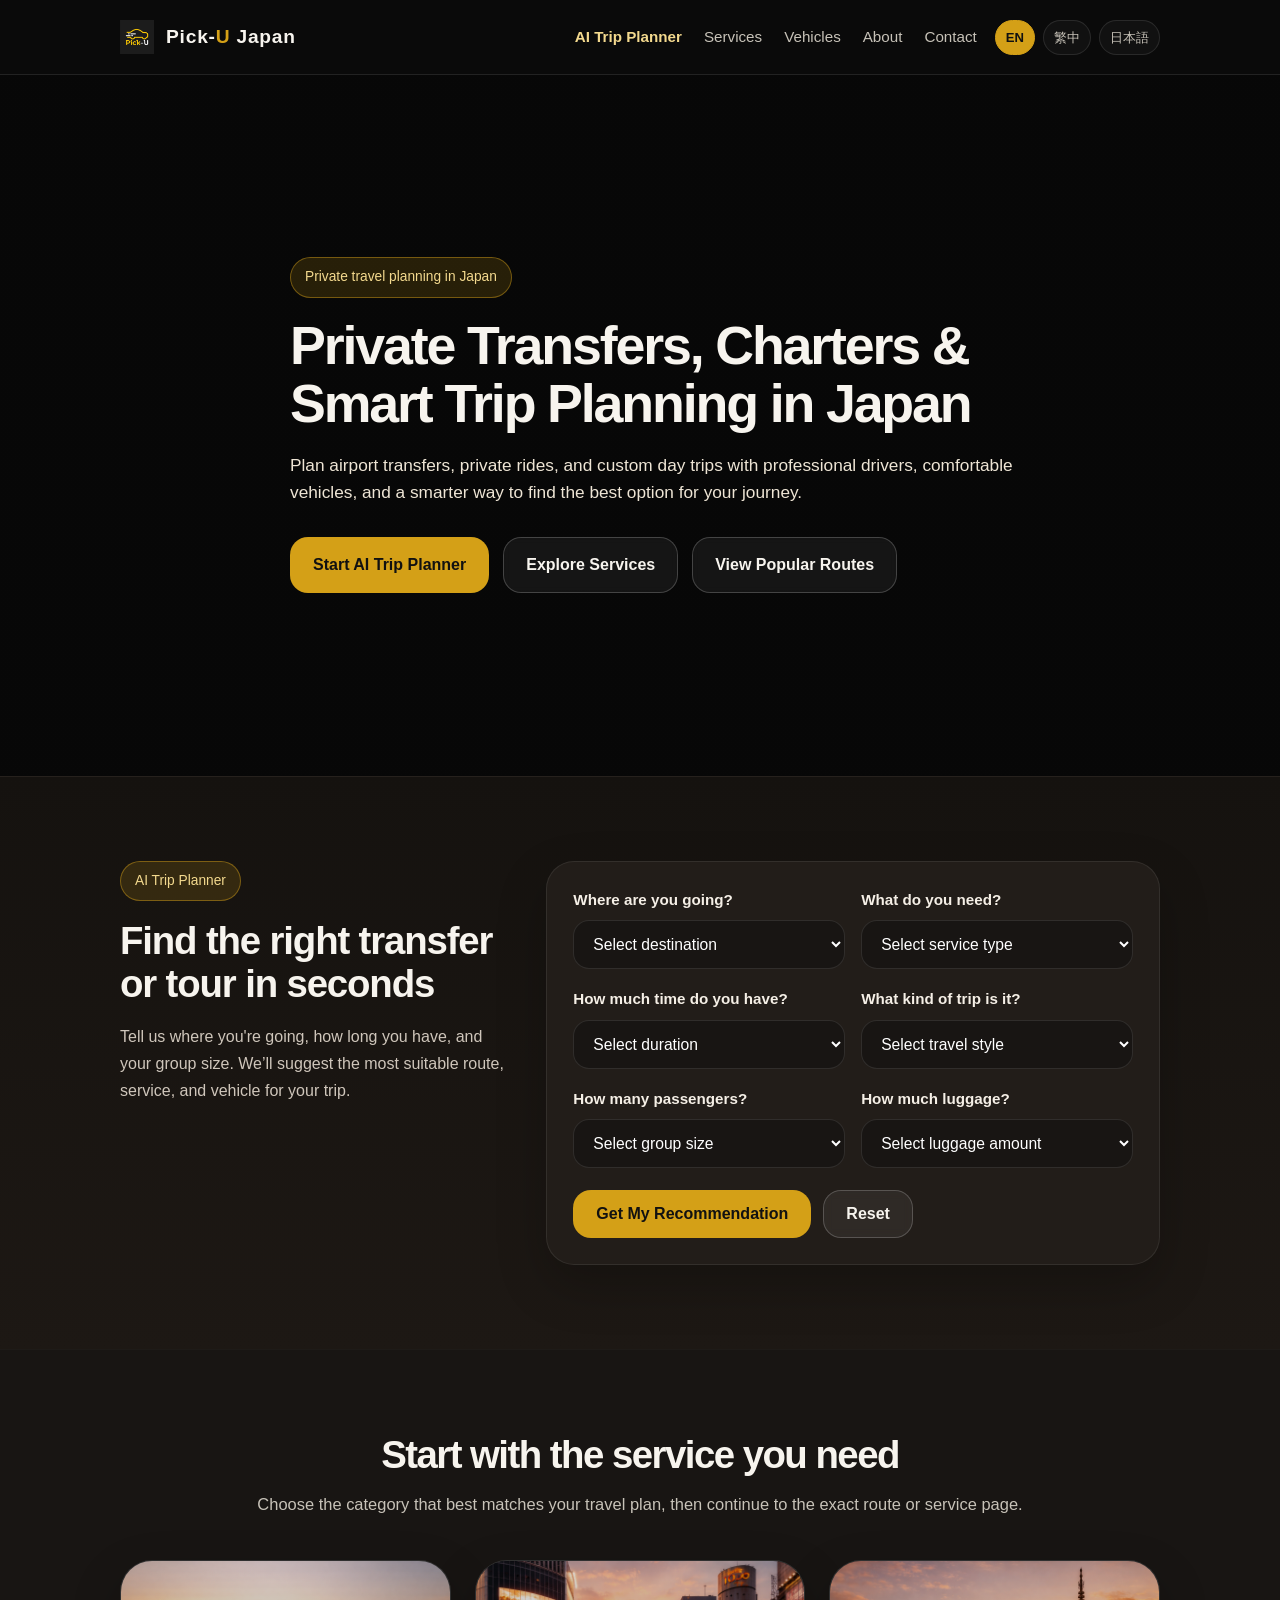
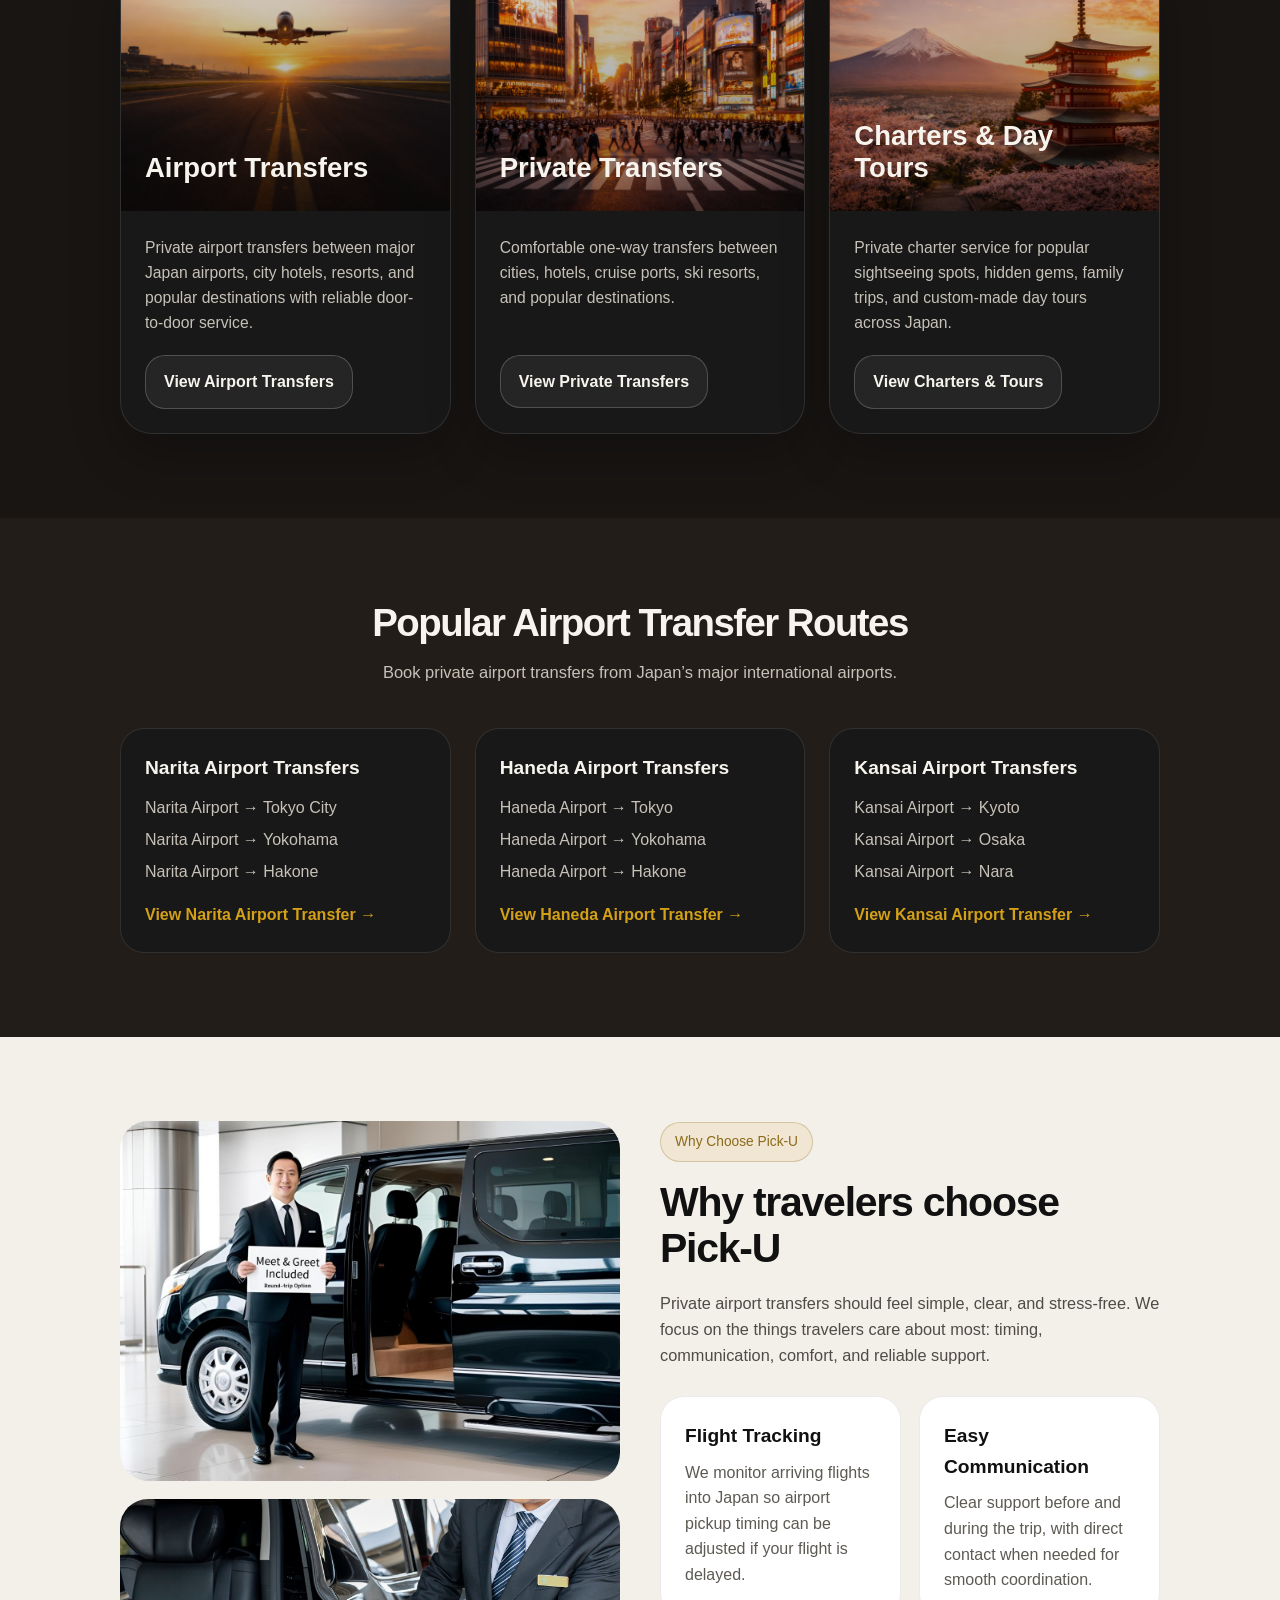
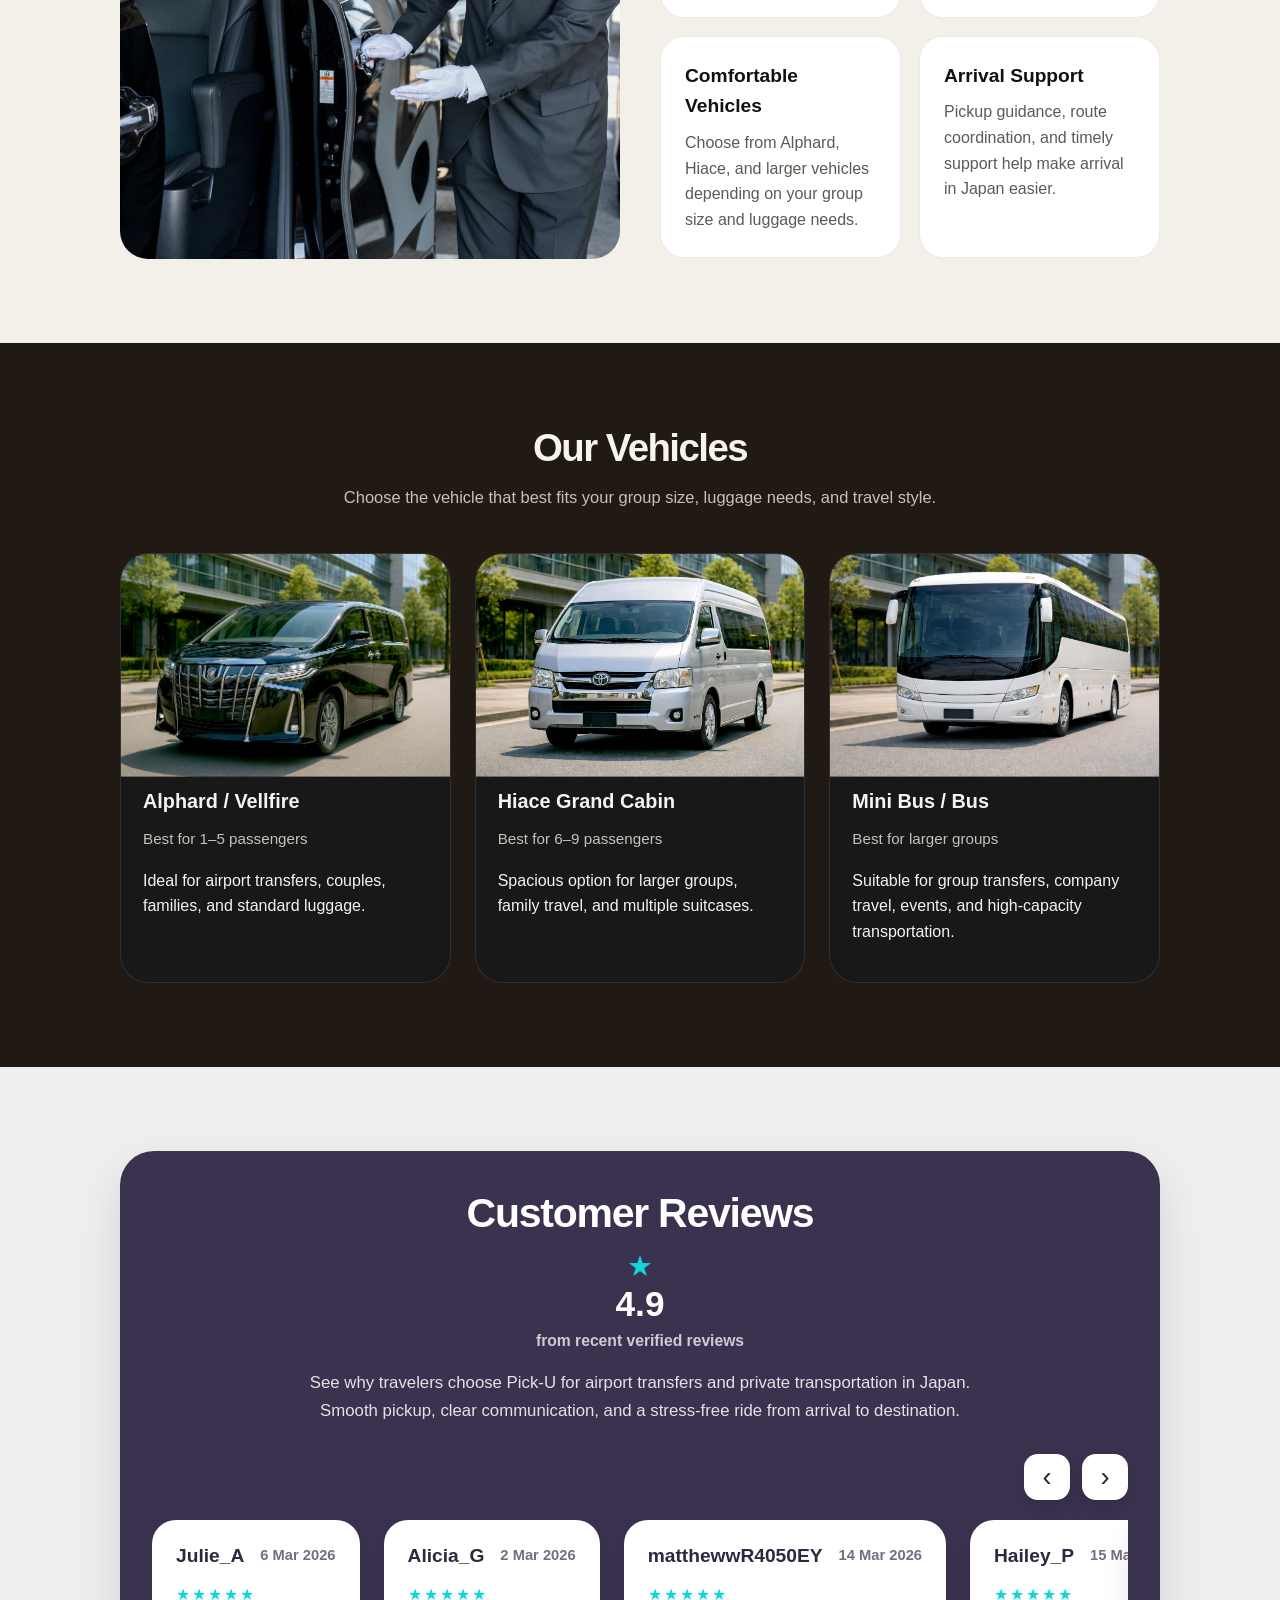
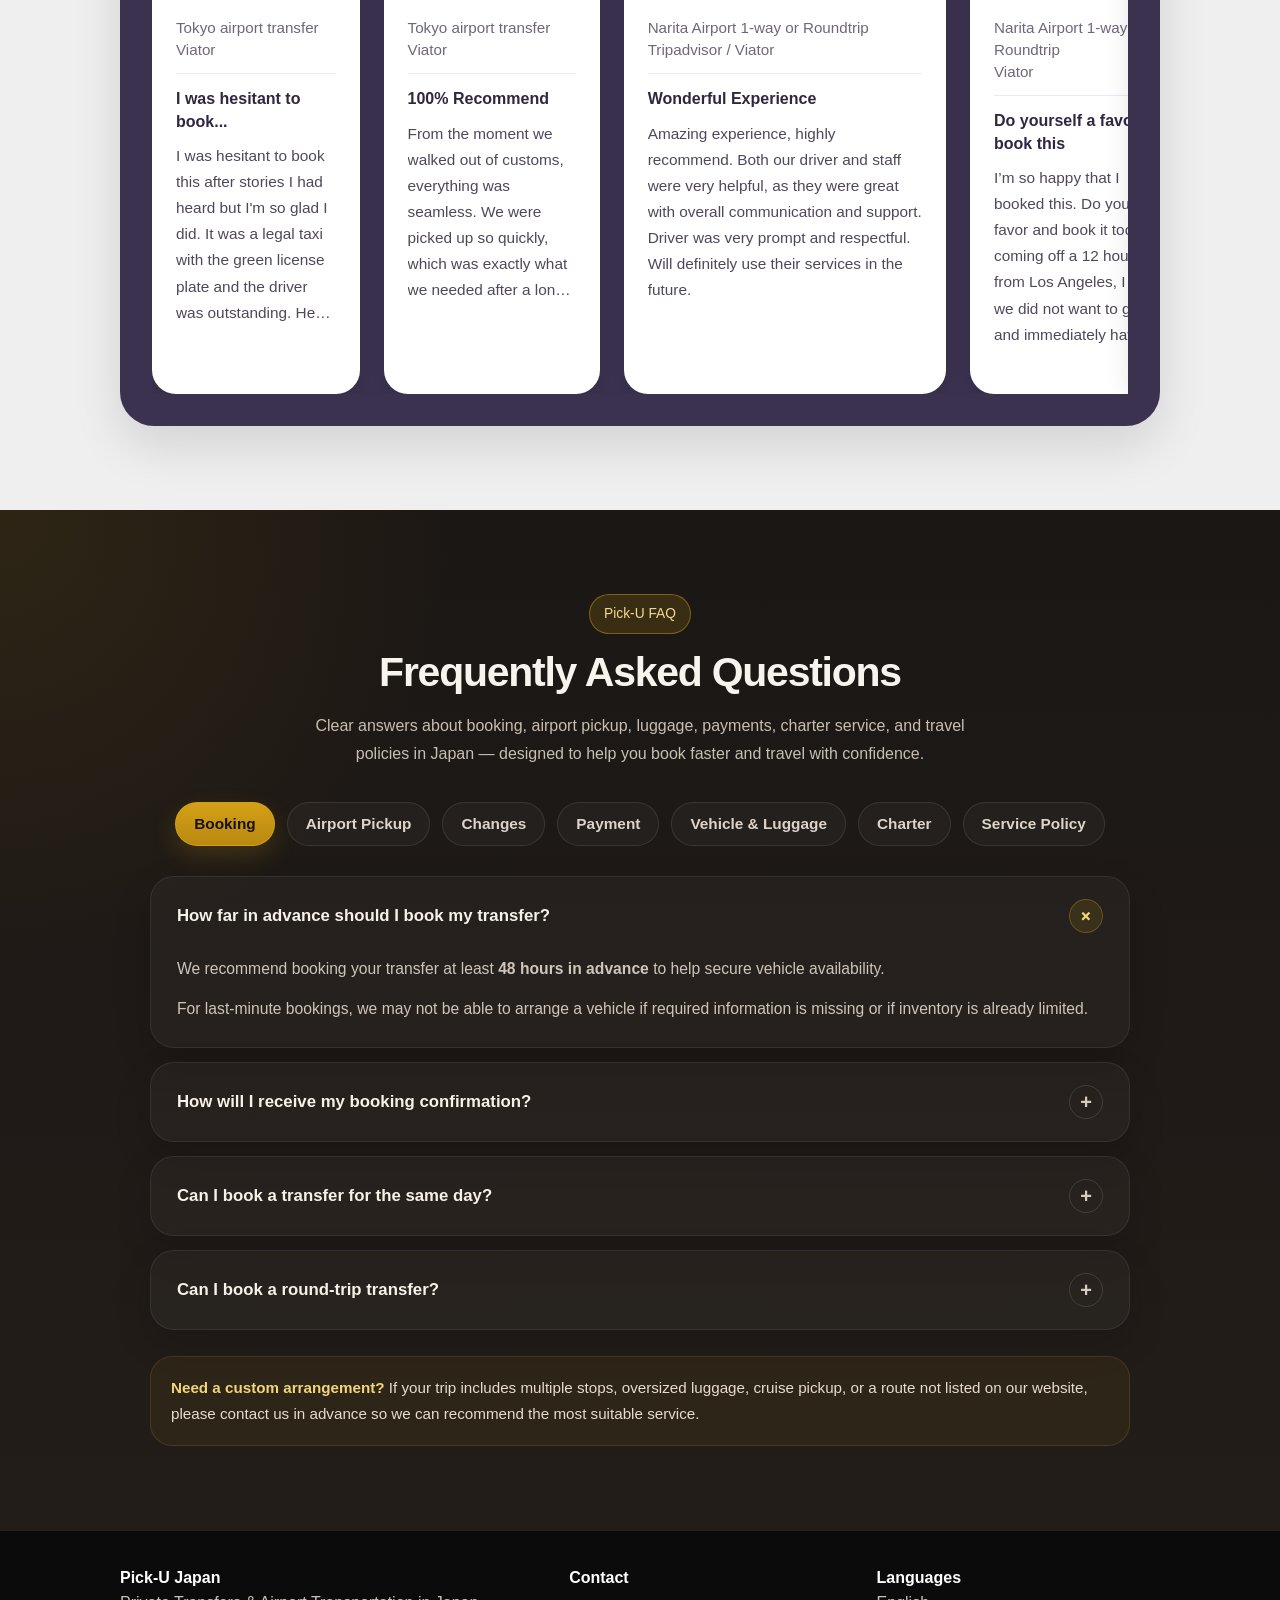
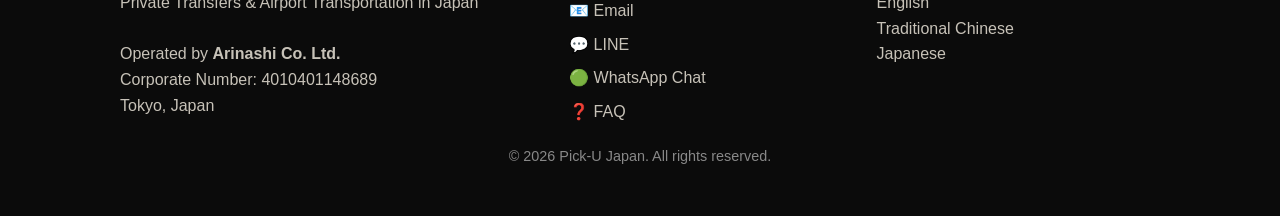
==== index.html @ f07cba33 "Update index.html" ====
<!DOCTYPE html>
<html lang="en">
<head>
  <meta charset="UTF-8" />
  <meta name="viewport" content="width=device-width, initial-scale=1.0" />
  <title>Pick-U Japan | Private Airport Transfers & Chauffeur Service</title>
  <meta name="description" content="Private airport transfers, city rides, and charters in Japan with professional drivers, flight tracking, comfortable vehicles, and easy online booking." />
  <meta name="robots" content="index, follow" />
  <link rel="canonical" href="https://picku-japan.github.io/picku-japan-website/" />

  <meta property="og:type" content="website" />
  <meta property="og:title" content="Pick-U Japan | Private Airport Transfers in Japan" />
  <meta property="og:description" content="Reliable private airport transfers, city rides, and charter services in Japan with professional drivers and comfortable vehicles." />
  <meta property="og:image" content="https://picku-japan.github.io/picku-japan-website/airport-transfers.png" />
  <meta property="og:url" content="https://picku-japan.github.io/picku-japan-website/" />

  <meta name="twitter:card" content="summary_large_image" />
  <meta name="twitter:title" content="Pick-U Japan | Private Transfers in Japan" />
  <meta name="twitter:description" content="Private airport transfers and chauffeur services across Japan." />
  <meta name="twitter:image" content="https://picku-japan.github.io/picku-japan-website/airport-transfers.png" />

  <link rel="icon" href="logo.png" type="image/png" />
  <link rel="stylesheet" href="global.css" />

  <style>
    .hero .container {
      width: min(1240px, calc(100% - 48px));
    }

    .hero {
      position: relative;
      min-height: 78vh;
      display: flex;
      align-items: center;
      background:
        linear-gradient(rgba(0,0,0,0.58), rgba(0,0,0,0.58)),
        url('https://images.unsplash.com/photo-1513407030348-c983a97b98d8?auto=format&fit=crop&w=1800&q=80') center/cover no-repeat;
    }

    .hero-content {
      max-width: 940px;
      padding: 88px 0 88px 120px;
    }

    .eyebrow {
      display: inline-block;
      padding: 8px 14px;
      border: 1px solid rgba(212,160,23,0.45);
      background: var(--gold-soft);
      color: #f3d98e;
      border-radius: 999px;
      font-size: 0.86rem;
      margin-bottom: 18px;
    }

    h1 {
      margin: 0;
      font-size: clamp(2.2rem, 4.2vw, 3.95rem);
      line-height: 1.08;
      letter-spacing: -0.04em;
      max-width: 940px;
    }

    .hero p {
      color: #eee5d5;
      font-size: 1.08rem;
      max-width: 760px;
      margin: 20px 0 0;
    }

    .hero-actions {
      display: flex;
      flex-wrap: wrap;
      gap: 14px;
      margin-top: 30px;
    }

    .panel-box {
      text-decoration: none;
      color: inherit;
      display: block;
    }

    .panel-box:hover {
      transform: translateY(-4px);
      box-shadow: 0 14px 30px rgba(0,0,0,0.16);
    }

    .route-card {
      text-decoration: none;
      color: inherit;
      display: block;
    }

    .route-card .panel-box {
      transition: transform 0.18s ease, box-shadow 0.18s ease;
    }

    .route-card:hover .panel-box {
      transform: translateY(-4px);
      box-shadow: 0 16px 36px rgba(0,0,0,0.25);
    }

    .route-list {
      list-style: none;
      padding: 0;
      margin: 12px 0 18px;
    }

    .route-list li {
      color: var(--muted);
      margin-bottom: 6px;
    }

    .route-link {
      font-weight: 700;
      margin-top: 8px;
      color: var(--gold);
    }

    .cards {
      display: grid;
      grid-template-columns: repeat(3, 1fr);
      gap: 24px;
    }

    .card {
      display: block;
      text-decoration: none;
      color: inherit;
      overflow: hidden;
      border-radius: 32px;
      background: var(--panel);
      border: 1px solid var(--border);
      box-shadow: 0 20px 50px rgba(0,0,0,0.24);
    }

    .card-image {
      position: relative;
      height: 250px;
      overflow: hidden;
    }

    .card-image img {
      width: 100%;
      height: 100%;
      object-fit: cover;
      transition: transform 0.4s ease;
    }

    .card:hover .card-image img {
      transform: scale(1.04);
    }

    .card-image::after {
      content: '';
      position: absolute;
      inset: 0;
      background: linear-gradient(to top, rgba(0,0,0,0.50), rgba(0,0,0,0.12));
    }

    .card-title-overlay {
      position: absolute;
      left: 24px;
      right: 24px;
      bottom: 26px;
      z-index: 1;
      font-size: 1.72rem;
      line-height: 1.18;
      font-weight: 700;
    }

    .card-body {
      padding: 24px;
    }

    .card-body p {
      margin: 0 0 20px;
      color: var(--muted);
      min-height: 100px;
      font-size: 0.98rem;
    }

    .card-body .btn-secondary {
      border-radius: 20px;
      padding: 13px 18px;
    }

    .vehicle-card {
      background: var(--panel);
      border: 1px solid var(--border);
      border-radius: 28px;
      overflow: hidden;
      transition: transform 0.18s ease, box-shadow 0.18s ease;
    }

    .vehicle-card:hover {
      transform: translateY(-4px);
      box-shadow: 0 16px 36px rgba(0,0,0,0.25);
    }

    .vehicle-card img {
      width: 100%;
      height: 210px;
      object-fit: cover;
      transform: scale(1.12);
      transform-origin: center;
      transition: transform 0.25s ease;
    }

    .vehicle-card:hover img {
      transform: scale(1.16);
    }

    .vehicle-body {
      padding: 22px;
    }

    .vehicle-body h3 {
      margin: 0 0 10px;
      font-size: 1.24rem;
    }

    .vehicle-meta {
      color: var(--muted);
      font-size: 0.95rem;
      margin-bottom: 12px;
    }

    /* Reviews Section - Kiwi Taxi Inspired */
    .reviews-section {
      background: #efefef;
      color: #111;
    }

    .reviews-shell {
      background: #3b3250;
      color: #fff;
      border-radius: 34px;
      padding: 40px 32px 32px;
      box-shadow: 0 20px 50px rgba(0,0,0,0.12);
    }

    .reviews-summary {
      text-align: center;
      max-width: 760px;
      margin: 0 auto 28px;
    }

    .reviews-summary h2 {
      margin: 0;
      font-size: clamp(2rem, 3.2vw, 3.25rem);
      line-height: 1.08;
      color: #fff;
      letter-spacing: -0.03em;
    }

    .reviews-score-wrap {
      margin-top: 16px;
      display: grid;
      gap: 6px;
      justify-items: center;
    }

    .reviews-score-icon {
      font-size: 1.8rem;
      line-height: 1;
      color: #13d4d8;
    }

    .reviews-score {
      font-size: 2.2rem;
      font-weight: 800;
      line-height: 1;
      color: #fff;
    }

    .reviews-count {
      color: rgba(255,255,255,0.75);
      font-size: 0.98rem;
      font-weight: 700;
    }

    .reviews-summary p {
      margin: 16px auto 0;
      color: rgba(255,255,255,0.86);
      max-width: 720px;
      font-size: 1.05rem;
      line-height: 1.7;
    }

    .reviews-toolbar {
      display: flex;
      justify-content: flex-end;
      gap: 12px;
      margin-bottom: 20px;
    }

    .reviews-nav-btn {
      width: 46px;
      height: 46px;
      border-radius: 14px;
      border: 0;
      background: #fff;
      color: #2b243a;
      font-size: 1.7rem;
      line-height: 1;
      cursor: pointer;
      display: inline-flex;
      align-items: center;
      justify-content: center;
      transition: transform 0.18s ease, box-shadow 0.18s ease, background 0.18s ease;
      box-shadow: 0 8px 20px rgba(0,0,0,0.14);
    }

    .reviews-nav-btn:hover {
      transform: translateY(-2px);
      background: #f7f7f7;
    }

    .reviews-nav-btn:active {
      transform: translateY(0);
    }

    .reviews-viewport {
      overflow: hidden;
      width: 100%;
    }

    #reviews-track {
      display: flex;
      transition: transform .45s ease;
      will-change: transform;
    }

    .reviews-page {
      min-width: 100%;
      display: grid;
      gap: 24px;
      grid-template-columns: repeat(4, 1fr);
      align-items: stretch;
    }

    .review-card {
      background: #fff;
      border-radius: 24px;
      padding: 24px;
      color: #2a2433;
      box-shadow: 0 10px 24px rgba(0,0,0,0.10);
      display: flex;
      flex-direction: column;
      min-height: 100%;
    }

    .review-card-top {
      display: flex;
      align-items: flex-start;
      justify-content: space-between;
      gap: 16px;
      margin-bottom: 14px;
    }

    .review-name {
      margin: 0;
      font-size: 1.2rem;
      line-height: 1.2;
      font-weight: 800;
      color: #2f2740;
    }

    .review-date {
      white-space: nowrap;
      color: #766e82;
      font-size: 0.92rem;
      font-weight: 600;
    }

    .review-stars {
      color: #13d4d8;
      font-size: 1rem;
      letter-spacing: 2px;
      margin-bottom: 10px;
    }

    .review-source {
      color: #6f667b;
      font-size: 0.95rem;
      line-height: 1.45;
      margin-bottom: 12px;
      min-height: 44px;
    }

    .review-divider {
      height: 1px;
      background: #ece8f1;
      margin: 0 0 14px;
    }

    .review-title {
      margin: 0 0 10px;
      font-size: 1rem;
      font-weight: 800;
      color: #2f2740;
      line-height: 1.4;
    }

    .review-text {
      margin: 0;
      color: #4f475b;
      line-height: 1.7;
      font-size: 0.96rem;
      display: -webkit-box;
      -webkit-line-clamp: 7;
      -webkit-box-orient: vertical;
      overflow: hidden;
    }

    .why-choose-top-img {
      width: 100%;
      height: 360px;
      object-fit: cover;
      object-position: center top;
      border-radius: 28px;
    }

    .why-choose-bottom-img {
      width: 100%;
      height: 360px;
      object-fit: cover;
      object-position: center bottom;
      border-radius: 28px;
    }

    .ai-planner-section {
      background: linear-gradient(180deg, #15120f 0%, #1d1814 100%);
      border-top: 1px solid rgba(255,255,255,0.04);
      border-bottom: 1px solid rgba(255,255,255,0.04);
    }

    .ai-planner-wrap {
      display: grid;
      grid-template-columns: 0.78fr 1.22fr;
      gap: 34px;
      align-items: start;
    }

    .ai-planner-intro h2 {
      margin: 0;
      font-size: clamp(2rem, 3vw, 3rem);
      line-height: 1.12;
      letter-spacing: -0.03em;
    }

    .ai-planner-intro p {
      margin-top: 18px;
      color: #cfc6bb;
      font-size: 1rem;
      max-width: 420px;
      line-height: 1.7;
    }

    .ai-planner-card {
      background: #221d19;
      border: 1px solid rgba(255,255,255,0.08);
      border-radius: 28px;
      padding: 26px;
      box-shadow: 0 20px 50px rgba(0,0,0,0.22);
    }

    .ai-planner-form {
      display: grid;
      gap: 18px;
    }

    .ai-field label {
      display: block;
      margin-bottom: 8px;
      font-weight: 700;
      font-size: 0.95rem;
      color: #f5efe6;
    }

    .ai-field select,
    .ai-field input {
      width: 100%;
      border: 1px solid rgba(255,255,255,0.10);
      background: #181513;
      color: #fff;
      border-radius: 16px;
      padding: 14px 15px;
      font-size: 0.98rem;
      outline: none;
      transition: border-color 0.2s ease, box-shadow 0.2s ease;
    }

    .ai-field select:focus,
    .ai-field input:focus {
      border-color: rgba(212,160,23,0.65);
      box-shadow: 0 0 0 3px rgba(212,160,23,0.12);
    }

    .ai-grid-2 {
      display: grid;
      grid-template-columns: 1fr 1fr;
      gap: 16px;
    }

    .ai-planner-actions {
      display: flex;
      flex-wrap: wrap;
      gap: 12px;
      margin-top: 4px;
    }

    .ai-result {
      margin-top: 22px;
      display: none;
    }

    .ai-result.show {
      display: block;
    }

    .ai-result-card {
      background: linear-gradient(180deg, rgba(212,160,23,0.10) 0%, rgba(255,255,255,0.03) 100%);
      border: 1px solid rgba(212,160,23,0.20);
      border-radius: 22px;
      padding: 22px;
    }

    .ai-result-label {
      display: inline-block;
      font-size: 0.8rem;
      border-radius: 999px;
      padding: 7px 12px;
      background: rgba(212,160,23,0.12);
      border: 1px solid rgba(212,160,23,0.18);
      color: #f3d98e;
      margin-bottom: 14px;
    }

    .ai-result-card h3 {
      margin: 0;
      font-size: 1.4rem;
      line-height: 1.25;
    }

    .ai-result-card p {
      margin: 14px 0 0;
      color: #ddd3c8;
      line-height: 1.65;
    }

    .ai-result-list {
      list-style: none;
      padding: 0;
      margin: 16px 0 0;
      display: grid;
      gap: 8px;
    }

    .ai-result-list li {
      color: #f0e7db;
      padding-left: 18px;
      position: relative;
      line-height: 1.55;
    }

    .ai-result-list li::before {
      content: "•";
      position: absolute;
      left: 0;
      top: 0;
      color: var(--gold);
      font-weight: 700;
    }

    .ai-result-links {
      display: flex;
      flex-wrap: wrap;
      gap: 12px;
      margin-top: 20px;
    }

    .ai-mini-note {
      margin-top: 14px;
      color: #b8afa5;
      font-size: 0.9rem;
      line-height: 1.55;
    }

    .faq-section-upgraded {
      background:
        radial-gradient(circle at top left, rgba(212,160,23,0.10), transparent 28%),
        linear-gradient(180deg, #1b1714 0%, #221d19 100%);
      position: relative;
      overflow: hidden;
    }

    .faq-section-upgraded::before {
      content: "";
      position: absolute;
      inset: 0;
      background:
        linear-gradient(90deg, rgba(255,255,255,0.02) 1px, transparent 1px),
        linear-gradient(rgba(255,255,255,0.02) 1px, transparent 1px);
      background-size: 26px 26px;
      opacity: 0.08;
      pointer-events: none;
    }

    .faq-wrap {
      position: relative;
      z-index: 1;
    }

    .faq-top {
      max-width: 820px;
      margin: 0 auto 34px;
      text-align: center;
    }

    .faq-top .eyebrow {
      margin-bottom: 16px;
    }

    .faq-top h2 {
      margin: 0;
      font-size: clamp(2rem, 3.2vw, 3.2rem);
      line-height: 1.12;
      letter-spacing: -0.03em;
    }

    .faq-top p {
      margin: 16px auto 0;
      color: #c8beb2;
      max-width: 700px;
      font-size: 1rem;
      line-height: 1.75;
    }

    .faq-tabs {
      display: flex;
      flex-wrap: wrap;
      justify-content: center;
      gap: 12px;
      margin: 0 auto 30px;
      max-width: 1080px;
    }

    .faq-tab {
      appearance: none;
      border: 1px solid rgba(255,255,255,0.10);
      background: rgba(255,255,255,0.03);
      color: #ddd4ca;
      border-radius: 999px;
      padding: 12px 18px;
      font-size: 0.96rem;
      font-weight: 700;
      cursor: pointer;
      transition: all 0.22s ease;
    }

    .faq-tab:hover {
      transform: translateY(-1px);
      border-color: rgba(212,160,23,0.35);
      color: #fff;
      background: rgba(212,160,23,0.08);
    }

    .faq-tab.active {
      background: linear-gradient(180deg, #d4a017 0%, #b98910 100%);
      color: #16120f;
      border-color: rgba(212,160,23,0.95);
      box-shadow: 0 10px 24px rgba(212,160,23,0.18);
    }

    .faq-panels {
      max-width: 980px;
      margin: 0 auto;
    }

    .faq-panel {
      display: none;
    }

    .faq-panel.active {
      display: block;
      animation: faqFade 0.25s ease;
    }

    @keyframes faqFade {
      from {
        opacity: 0;
        transform: translateY(6px);
      }
      to {
        opacity: 1;
        transform: translateY(0);
      }
    }

    .faq-accordion {
      display: grid;
      gap: 14px;
    }

    .faq-card {
      border: 1px solid rgba(255,255,255,0.08);
      border-radius: 24px;
      background: rgba(255,255,255,0.03);
      box-shadow: 0 14px 36px rgba(0,0,0,0.16);
      overflow: hidden;
      transition: border-color 0.2s ease, transform 0.2s ease, box-shadow 0.2s ease;
    }

    .faq-card:hover {
      border-color: rgba(212,160,23,0.24);
      transform: translateY(-2px);
      box-shadow: 0 18px 40px rgba(0,0,0,0.22);
    }

    .faq-question {
      width: 100%;
      background: transparent;
      border: 0;
      color: #f7f1e7;
      padding: 22px 26px;
      text-align: left;
      font-size: 1.05rem;
      font-weight: 700;
      line-height: 1.45;
      display: flex;
      align-items: center;
      justify-content: space-between;
      gap: 18px;
      cursor: pointer;
    }

    .faq-question-text {
      flex: 1;
    }

    .faq-icon {
      width: 34px;
      height: 34px;
      flex: 0 0 34px;
      border-radius: 50%;
      border: 1px solid rgba(255,255,255,0.12);
      display: inline-flex;
      align-items: center;
      justify-content: center;
      color: #d7cdbf;
      font-size: 1.25rem;
      line-height: 1;
      transition: transform 0.24s ease, background 0.24s ease, color 0.24s ease, border-color 0.24s ease;
    }

    .faq-card.open .faq-icon {
      transform: rotate(45deg);
      background: rgba(212,160,23,0.12);
      color: #f2d67a;
      border-color: rgba(212,160,23,0.32);
    }

    .faq-answer {
      max-height: 0;
      overflow: hidden;
      transition: max-height 0.28s ease;
    }

    .faq-answer-inner {
      padding: 0 26px 24px;
      color: #cfc5ba;
      line-height: 1.8;
      font-size: 0.98rem;
    }

    .faq-answer-inner p {
      margin: 0 0 12px;
    }

    .faq-answer-inner p:last-child {
      margin-bottom: 0;
    }

    .faq-answer-inner ul {
      margin: 10px 0 0;
      padding-left: 20px;
    }

    .faq-answer-inner li {
      margin-bottom: 8px;
      color: #d9d0c4;
    }

    .faq-note-box {
      max-width: 980px;
      margin: 26px auto 0;
      border: 1px solid rgba(212,160,23,0.16);
      background: rgba(212,160,23,0.07);
      color: #e7dccd;
      border-radius: 22px;
      padding: 18px 20px;
      line-height: 1.7;
      font-size: 0.95rem;
    }

    .faq-note-box strong {
      color: #f2d67a;
    }

    @media (max-width: 1100px) {
      .reviews-page {
        grid-template-columns: repeat(2, 1fr);
      }
    }

    @media (max-width: 980px) {
      .cards {
        grid-template-columns: 1fr;
      }

      .hero {
        min-height: auto;
      }

      .card-image {
        height: 330px;
      }

      .hero-content {
        max-width: 100%;
        padding: 72px 0;
      }

      .why-choose-top-img,
      .why-choose-bottom-img {
        height: 280px;
      }

      .ai-planner-wrap {
        grid-template-columns: 1fr;
      }

      .ai-grid-2 {
        grid-template-columns: 1fr;
      }

      .reviews-shell {
        padding: 34px 22px 24px;
      }
    }

    @media (max-width: 820px) {
      .faq-tabs {
        justify-content: flex-start;
      }

      .faq-question {
        padding: 20px 18px;
        font-size: 1rem;
      }

      .faq-answer-inner {
        padding: 0 18px 20px;
      }
    }

    @media (max-width: 700px) {
      .reviews-page {
        grid-template-columns: 1fr;
      }

      .reviews-toolbar {
        margin-bottom: 16px;
      }

      .reviews-nav-btn {
        width: 44px;
        height: 44px;
      }

      .review-source {
        min-height: auto;
      }
    }
  </style>
</head>
<body>
  <div id="site-header"></div>

  <section class="hero" id="home">
    <div class="container hero-content">
      <div class="eyebrow">Private travel planning in Japan</div>
      <h1>Private Transfers, Charters & Smart Trip Planning in Japan</h1>
      <p>
        Plan airport transfers, private rides, and custom day trips with professional drivers,
        comfortable vehicles, and a smarter way to find the best option for your journey.
      </p>
      <div class="hero-actions">
        <a class="btn btn-primary" href="#ai-planner">Start AI Trip Planner</a>
        <a class="btn btn-secondary" href="#services">Explore Services</a>
        <a class="btn btn-secondary" href="#popular">View Popular Routes</a>
      </div>
    </div>
  </section>

  <section class="section ai-planner-section" id="ai-planner">
    <div class="container">
      <div class="ai-planner-wrap">
        <div class="ai-planner-intro">
          <div class="eyebrow">AI Trip Planner</div>
          <h2>Find the right transfer or tour in seconds</h2>
          <p>
            Tell us where you're going, how long you have, and your group size.
            We’ll suggest the most suitable route, service, and vehicle for your trip.
          </p>
        </div>

        <div class="ai-planner-card">
          <form class="ai-planner-form" id="aiPlannerForm">
            <div class="ai-grid-2">
              <div class="ai-field">
                <label for="aiDestination">Where are you going?</label>
                <select id="aiDestination" name="destination">
                  <option value="">Select destination</option>
                  <option value="tokyo">Tokyo</option>
                  <option value="mtfuji">Mt Fuji</option>
                  <option value="hakone">Hakone</option>
                  <option value="yokohama">Yokohama / Cruise Port</option>
                  <option value="osaka">Osaka / Kyoto / Kansai</option>
                  <option value="custom">Other / Custom</option>
                </select>
              </div>

              <div class="ai-field">
                <label for="aiService">What do you need?</label>
                <select id="aiService" name="service">
                  <option value="">Select service type</option>
                  <option value="airport">Airport Transfer</option>
                  <option value="private">Private Transfer</option>
                  <option value="charter">Charter / Day Tour</option>
                  <option value="cruise">Cruise Port Transfer / Tour</option>
                </select>
              </div>
            </div>

            <div class="ai-grid-2">
              <div class="ai-field">
                <label for="aiDuration">How much time do you have?</label>
                <select id="aiDuration" name="duration">
                  <option value="">Select duration</option>
                  <option value="oneway">One-way transfer</option>
                  <option value="5h">5 hours</option>
                  <option value="8h">8 hours</option>
                  <option value="10h">10 hours</option>
                  <option value="fullday">Full day</option>
                </select>
              </div>

              <div class="ai-field">
                <label for="aiStyle">What kind of trip is it?</label>
                <select id="aiStyle" name="style">
                  <option value="">Select travel style</option>
                  <option value="sightseeing">Must-see sightseeing</option>
                  <option value="family">Family friendly</option>
                  <option value="shopping">Shopping</option>
                  <option value="food">Food & local culture</option>
                  <option value="flexible">Flexible itinerary</option>
                </select>
              </div>
            </div>

            <div class="ai-grid-2">
              <div class="ai-field">
                <label for="aiGroup">How many passengers?</label>
                <select id="aiGroup" name="group">
                  <option value="">Select group size</option>
                  <option value="1-2">1–3 passengers</option>
                  <option value="3-5">4–5 passengers</option>
                  <option value="6-9">6–9 passengers</option>
                  <option value="10+">10+ passengers</option>
                </select>
              </div>

              <div class="ai-field">
                <label for="aiLuggage">How much luggage?</label>
                <select id="aiLuggage" name="luggage">
                  <option value="">Select luggage amount</option>
                  <option value="light">Light luggage</option>
                  <option value="standard">Standard luggage</option>
                  <option value="many">Multiple large suitcases</option>
                </select>
              </div>
            </div>

            <div class="ai-planner-actions">
              <button type="button" class="btn btn-primary" id="aiPlannerBtn">Get My Recommendation</button>
              <button type="reset" class="btn btn-secondary" id="aiPlannerReset">Reset</button>
            </div>
          </form>

          <div class="ai-result" id="aiResult">
            <div class="ai-result-card">
              <div class="ai-result-label">Your AI trip suggestion</div>
              <h3 id="aiResultTitle">Recommended service</h3>
              <p id="aiResultText">Your result will appear here.</p>
              <ul class="ai-result-list" id="aiResultList"></ul>
              <div class="ai-result-links" id="aiResultLinks"></div>
              <div class="ai-mini-note" id="aiResultNote"></div>
            </div>
          </div>
        </div>
      </div>
    </div>
  </section>

  <section class="section" id="services" style="background:#181513;">
    <div class="container">
      <div class="section-header">
        <h2>Start with the service you need</h2>
        <p>
          Choose the category that best matches your travel plan, then continue to the exact route or service page.
        </p>
      </div>

      <div class="cards">
        <a href="airport-transfers.html" class="card">
          <div class="card-image">
            <img src="airport-transfers.png" alt="Airport Transfers" />
            <div class="card-title-overlay">Airport Transfers</div>
          </div>
          <div class="card-body">
            <p>
              Private airport transfers between major Japan airports, city hotels, resorts,
              and popular destinations with reliable door-to-door service.
            </p>
            <span class="btn btn-secondary">View Airport Transfers</span>
          </div>
        </a>

        <a href="private-transfers.html" class="card">
          <div class="card-image">
            <img src="private-transfers-card.jpg" alt="Private Transfers" />
            <div class="card-title-overlay">Private Transfers</div>
          </div>
          <div class="card-body">
            <p>
              Comfortable one-way transfers between cities, hotels, cruise ports,
              ski resorts, and popular destinations.
            </p>
            <span class="btn btn-secondary">View Private Transfers</span>
          </div>
        </a>

        <a href="charters.html" class="card">
          <div class="card-image">
            <img src="charters-card.jpg" alt="Charters and Day Tours" />
            <div class="card-title-overlay">Charters & Day Tours</div>
          </div>
          <div class="card-body">
            <p>
              Private charter service for popular sightseeing spots, hidden gems,
              family trips, and custom-made day tours across Japan.
            </p>
            <span class="btn btn-secondary">View Charters & Tours</span>
          </div>
        </a>
      </div>
    </div>
  </section>

  <section class="section" id="popular" style="background:#221d19;">
    <div class="container">
      <div class="section-header">
        <h2>Popular Airport Transfer Routes</h2>
        <p>Book private airport transfers from Japan’s major international airports.</p>
      </div>

      <div class="grid-3">
        <a href="https://widgets.bokun.io/online-sales/11dad9b8-4629-4114-ab40-b6ce758d47ae/experience/1046669" class="route-card" target="_blank">
          <div class="panel-box">
            <h3>Narita Airport Transfers</h3>
            <ul class="route-list">
              <li>Narita Airport → Tokyo City</li>
              <li>Narita Airport → Yokohama</li>
              <li>Narita Airport → Hakone</li>
            </ul>
            <div class="route-link">View Narita Airport Transfer →</div>
          </div>
        </a>

        <a href="https://widgets.bokun.io/online-sales/11dad9b8-4629-4114-ab40-b6ce758d47ae/experience/1065606" class="route-card" target="_blank">
          <div class="panel-box">
            <h3>Haneda Airport Transfers</h3>
            <ul class="route-list">
              <li>Haneda Airport → Tokyo</li>
              <li>Haneda Airport → Yokohama</li>
              <li>Haneda Airport → Hakone</li>
            </ul>
            <div class="route-link">View Haneda Airport Transfer →</div>
          </div>
        </a>

        <a href="https://widgets.bokun.io/online-sales/11dad9b8-4629-4114-ab40-b6ce758d47ae/experience/1067188" class="route-card" target="_blank">
          <div class="panel-box">
            <h3>Kansai Airport Transfers</h3>
            <ul class="route-list">
              <li>Kansai Airport → Kyoto</li>
              <li>Kansai Airport → Osaka</li>
              <li>Kansai Airport → Nara</li>
            </ul>
            <div class="route-link">View Kansai Airport Transfer →</div>
          </div>
        </a>
      </div>
    </div>
  </section>

  <section class="section" id="why-choose" style="background:#f3efe9; color:#141414;">
    <div class="container">
      <div class="grid-2" style="align-items:center; gap:40px;">
        <div style="display:grid; gap:18px;">
          <img src="about-top.jpg" alt="Meet and greet airport pickup" class="why-choose-top-img">
          <img src="about-bottom.jpg" alt="Private transfer vehicle welcome" class="why-choose-bottom-img">
        </div>
        <div>
          <div class="eyebrow" style="color:#8b6a18; border-color:rgba(139,106,24,.28); background:rgba(212,160,23,.10);">Why Choose Pick-U</div>
          <h2 style="margin:0; font-size:clamp(2rem, 3.2vw, 3.2rem); line-height:1.12; letter-spacing:-0.03em; color:#111; text-align:left;">Why travelers choose Pick-U</h2>
          <p style="color:#4f4b45; margin-top:18px; font-size:1.02rem; text-align:left;">
            Private airport transfers should feel simple, clear, and stress-free. We focus on the things travelers care about most: timing, communication, comfort, and reliable support.
          </p>
          <div class="grid-2" style="margin-top:28px; gap:18px;">
            <div class="panel-box" style="background:#fff; border-color:rgba(0,0,0,.08);">
              <h3 style="color:#111; margin-bottom:8px;">Flight Tracking</h3>
              <p style="color:#5d5953; margin:0;">We monitor arriving flights into Japan so airport pickup timing can be adjusted if your flight is delayed.</p>
            </div>
            <div class="panel-box" style="background:#fff; border-color:rgba(0,0,0,.08);">
              <h3 style="color:#111; margin-bottom:8px;">Easy Communication</h3>
              <p style="color:#5d5953; margin:0;">Clear support before and during the trip, with direct contact when needed for smooth coordination.</p>
            </div>
            <div class="panel-box" style="background:#fff; border-color:rgba(0,0,0,.08);">
              <h3 style="color:#111; margin-bottom:8px;">Comfortable Vehicles</h3>
              <p style="color:#5d5953; margin:0;">Choose from Alphard, Hiace, and larger vehicles depending on your group size and luggage needs.</p>
            </div>
            <div class="panel-box" style="background:#fff; border-color:rgba(0,0,0,.08);">
              <h3 style="color:#111; margin-bottom:8px;">Arrival Support</h3>
              <p style="color:#5d5953; margin:0;">Pickup guidance, route coordination, and timely support help make arrival in Japan easier.</p>
            </div>
          </div>
        </div>
      </div>
    </div>
  </section>

  <section class="section" id="vehicles" style="background:#201914;">
    <div class="container">
      <div class="section-header">
        <h2>Our Vehicles</h2>
        <p>
          Choose the vehicle that best fits your group size, luggage needs, and travel style.
        </p>
      </div>

      <div class="grid-3">
        <a href="vehicles.html#alphard" class="vehicle-card" style="text-decoration:none; color:inherit; display:block;">
          <img src="alphard.png" alt="Toyota Alphard or Vellfire" />
          <div class="vehicle-body">
            <h3>Alphard / Vellfire</h3>
            <div class="vehicle-meta">Best for 1–5 passengers</div>
            <p>Ideal for airport transfers, couples, families, and standard luggage.</p>
          </div>
        </a>

        <a href="vehicles.html#hiace-9" class="vehicle-card" style="text-decoration:none; color:inherit; display:block;">
          <img src="hiace.png" alt="Toyota Hiace" />
          <div class="vehicle-body">
            <h3>Hiace Grand Cabin</h3>
            <div class="vehicle-meta">Best for 6–9 passengers</div>
            <p>Spacious option for larger groups, family travel, and multiple suitcases.</p>
          </div>
        </a>

        <a href="vehicles.html#coaster-28" class="vehicle-card" style="text-decoration:none; color:inherit; display:block;">
          <img src="minibus.png" alt="Mini bus or bus" />
          <div class="vehicle-body">
            <h3>Mini Bus / Bus</h3>
            <div class="vehicle-meta">Best for larger groups</div>
            <p>Suitable for group transfers, company travel, events, and high-capacity transportation.</p>
          </div>
        </a>
      </div>
    </div>
  </section>

  <section class="section reviews-section" id="reviews">
    <div class="container">
      <div class="reviews-shell">
        <div class="reviews-summary">
          <h2>Customer Reviews</h2>
          <div class="reviews-score-wrap">
            <div class="reviews-score-icon">★</div>
            <div class="reviews-score">4.9</div>
            <div class="reviews-count">from recent verified reviews</div>
          </div>
          <p>
            See why travelers choose Pick-U for airport transfers and private transportation in Japan.
            Smooth pickup, clear communication, and a stress-free ride from arrival to destination.
          </p>
        </div>

        <div class="reviews-toolbar" aria-label="Review navigation">
          <button type="button" class="reviews-nav-btn" id="reviewsPrev" aria-label="Previous reviews">‹</button>
          <button type="button" class="reviews-nav-btn" id="reviewsNext" aria-label="Next reviews">›</button>
        </div>

        <div class="reviews-viewport">
          <div id="reviews-track"></div>
        </div>
      </div>
    </div>
  </section>

  <section class="section faq-section-upgraded" id="faq">
    <div class="container faq-wrap">
      <div class="faq-top">
        <div class="eyebrow">Pick-U FAQ</div>
        <h2>Frequently Asked Questions</h2>
        <p>
          Clear answers about booking, airport pickup, luggage, payments, charter service,
          and travel policies in Japan — designed to help you book faster and travel with confidence.
        </p>
      </div>

      <div class="faq-tabs" role="tablist" aria-label="FAQ Categories">
        <button class="faq-tab active" type="button" role="tab" aria-selected="true" data-faq-tab="booking">Booking</button>
        <button class="faq-tab" type="button" role="tab" aria-selected="false" data-faq-tab="airport">Airport Pickup</button>
        <button class="faq-tab" type="button" role="tab" aria-selected="false" data-faq-tab="changes">Changes</button>
        <button class="faq-tab" type="button" role="tab" aria-selected="false" data-faq-tab="payment">Payment</button>
        <button class="faq-tab" type="button" role="tab" aria-selected="false" data-faq-tab="vehicle">Vehicle & Luggage</button>
        <button class="faq-tab" type="button" role="tab" aria-selected="false" data-faq-tab="charter">Charter</button>
        <button class="faq-tab" type="button" role="tab" aria-selected="false" data-faq-tab="policy">Service Policy</button>
      </div>

      <div class="faq-panels">
        <div class="faq-panel active" data-faq-panel="booking">
          <div class="faq-accordion">
            <div class="faq-card open">
              <button class="faq-question" type="button" aria-expanded="true">
                <span class="faq-question-text">How far in advance should I book my transfer?</span>
                <span class="faq-icon">+</span>
              </button>
              <div class="faq-answer" style="max-height: 300px;">
                <div class="faq-answer-inner">
                  <p>We recommend booking your transfer at least <strong>48 hours in advance</strong> to help secure vehicle availability.</p>
                  <p>For last-minute bookings, we may not be able to arrange a vehicle if required information is missing or if inventory is already limited.</p>
                </div>
              </div>
            </div>

            <div class="faq-card">
              <button class="faq-question" type="button" aria-expanded="false">
                <span class="faq-question-text">How will I receive my booking confirmation?</span>
                <span class="faq-icon">+</span>
              </button>
              <div class="faq-answer">
                <div class="faq-answer-inner">
                  <p>Once your booking is confirmed, you will receive a <strong>confirmation email with your voucher and trip details</strong>.</p>
                  <p>A trip reminder email will be sent <strong>3 days before your trip</strong>, and your driver will contact you via <strong>WhatsApp</strong> before pickup.</p>
                </div>
              </div>
            </div>

            <div class="faq-card">
              <button class="faq-question" type="button" aria-expanded="false">
                <span class="faq-question-text">Can I book a transfer for the same day?</span>
                <span class="faq-icon">+</span>
              </button>
              <div class="faq-answer">
                <div class="faq-answer-inner">
                  <p>Same-day bookings may be possible depending on vehicle availability.</p>
                  <p>Please contact us first. We will check our schedule and confirm whether we can arrange the transfer. An <strong>urgent handling fee</strong> may apply.</p>
                </div>
              </div>
            </div>

            <div class="faq-card">
              <button class="faq-question" type="button" aria-expanded="false">
                <span class="faq-question-text">Can I book a round-trip transfer?</span>
                <span class="faq-icon">+</span>
              </button>
              <div class="faq-answer">
                <div class="faq-answer-inner">
                  <p>Yes. Many customers choose to book <strong>round-trip airport transfers</strong> for convenience.</p>
                  <p>Round-trip bookings may also include <strong>special discounted pricing</strong> compared with booking two separate one-way transfers.</p>
                </div>
              </div>
            </div>
          </div>
        </div>

        <div class="faq-panel" data-faq-panel="airport">
          <div class="faq-accordion">
            <div class="faq-card open">
              <button class="faq-question" type="button" aria-expanded="true">
                <span class="faq-question-text">Where will I meet my driver at the airport?</span>
                <span class="faq-icon">+</span>
              </button>
              <div class="faq-answer" style="max-height: 420px;">
                <div class="faq-answer-inner">
                  <p>The meeting point depends on the service option you booked.</p>
                  <p><strong>Standard Pickup:</strong> The driver will wait at the designated pickup area outside the terminal. A map will be sent with your trip reminder email.</p>
                  <p><strong>Meet-and-Greet Service:</strong> The driver will wait inside the arrival hall holding a name sign.</p>
                </div>
              </div>
            </div>

            <div class="faq-card">
              <button class="faq-question" type="button" aria-expanded="false">
                <span class="faq-question-text">Do you provide meet-and-greet service?</span>
                <span class="faq-icon">+</span>
              </button>
              <div class="faq-answer">
                <div class="faq-answer-inner">
                  <p>Yes. Meet-and-greet service is available as an <strong>optional add-on</strong>.</p>
                  <p>With this service, the driver will wait inside the <strong>arrival hall with your name sign</strong>, making the pickup process easier after landing.</p>
                </div>
              </div>
            </div>

            <div class="faq-card">
              <button class="faq-question" type="button" aria-expanded="false">
                <span class="faq-question-text">What happens if my flight is delayed?</span>
                <span class="faq-icon">+</span>
              </button>
              <div class="faq-answer">
                <div class="faq-answer-inner">
                  <p>Please inform us if your flight is delayed or canceled. For arrival pickups into Japan, the driver will monitor your flight and adjust the pickup time based on the <strong>actual landing time</strong>.</p>
                  <p>The driver will wait <strong>up to 90 minutes after landing</strong> free of charge. Overtime waiting charges may apply after the free waiting period.</p>
                  <p>If the delay exceeds <strong>4 hours</strong>, we may not be able to provide the service due to driver scheduling. In that case, a <strong>full refund minus a 5% processing fee</strong> may be provided.</p>
                  <p>Please note that we only track flights that are <strong>arriving in Japan</strong>.</p>
                </div>
              </div>
            </div>

            <div class="faq-card">
              <button class="faq-question" type="button" aria-expanded="false">
                <span class="faq-question-text">How long will the driver wait at the airport?</span>
                <span class="faq-icon">+</span>
              </button>
              <div class="faq-answer">
                <div class="faq-answer-inner">
                  <p>Waiting time depends on the pickup arrangement.</p>
                  <p><strong>Default airport pickup with flight tracking:</strong> Free waiting time is <strong>90 minutes after actual landing</strong>.</p>
                  <p><strong>Pickup time manually selected in advance through customer service:</strong> Free waiting time is <strong>30 minutes</strong>, and flight tracking is not included.</p>
                  <p>Additional waiting time may incur an overtime charge.</p>
                </div>
              </div>
            </div>

            <div class="faq-card">
              <button class="faq-question" type="button" aria-expanded="false">
                <span class="faq-question-text">What should I do if I cannot find my driver?</span>
                <span class="faq-icon">+</span>
              </button>
              <div class="faq-answer">
                <div class="faq-answer-inner">
                  <p>Your driver will contact you via <strong>WhatsApp</strong>, so please check your messages first.</p>
                  <p>You should also review the meeting instructions in your confirmation email and trip reminder.</p>
                  <p>If you still cannot locate the driver, please contact us immediately and our support team will assist you as quickly as possible.</p>
                </div>
              </div>
            </div>
          </div>
        </div>

        <div class="faq-panel" data-faq-panel="changes">
          <div class="faq-accordion">
            <div class="faq-card open">
              <button class="faq-question" type="button" aria-expanded="true">
                <span class="faq-question-text">Can I change my pickup time?</span>
                <span class="faq-icon">+</span>
              </button>
              <div class="faq-answer" style="max-height: 260px;">
                <div class="faq-answer-inner">
                  <p>Yes. Pickup time changes are possible if requested <strong>at least 2 days before your trip</strong>.</p>
                  <p>Changes requested one day before travel may still be possible, but they depend on the driver’s schedule.</p>
                </div>
              </div>
            </div>

            <div class="faq-card">
              <button class="faq-question" type="button" aria-expanded="false">
                <span class="faq-question-text">Can I change the pickup or drop-off location?</span>
                <span class="faq-icon">+</span>
              </button>
              <div class="faq-answer">
                <div class="faq-answer-inner">
                  <p>Changes to the pickup or drop-off location may be possible if requested <strong>at least 2 days before your trip</strong>.</p>
                  <p>Additional charges may apply if the updated location is outside the original service area or requires a different route.</p>
                </div>
              </div>
            </div>

            <div class="faq-card">
              <button class="faq-question" type="button" aria-expanded="false">
                <span class="faq-question-text">Can I update my flight number after booking?</span>
                <span class="faq-icon">+</span>
              </button>
              <div class="faq-answer">
                <div class="faq-answer-inner">
                  <p>Yes. Please send us your updated flight number <strong>at least 2 days before your trip</strong> so we can adjust the pickup arrangement if needed.</p>
                </div>
              </div>
            </div>

            <div class="faq-card">
              <button class="faq-question" type="button" aria-expanded="false">
                <span class="faq-question-text">What happens if my group size changes?</span>
                <span class="faq-icon">+</span>
              </button>
              <div class="faq-answer">
                <div class="faq-answer-inner">
                  <p>If the number of passengers or luggage increases, the originally booked vehicle may no longer be suitable.</p>
                  <p>In that case, we may need to arrange a <strong>larger vehicle or an additional vehicle</strong>, and extra charges may apply.</p>
                </div>
              </div>
            </div>
          </div>
        </div>

        <div class="faq-panel" data-faq-panel="payment">
          <div class="faq-accordion">
            <div class="faq-card open">
              <button class="faq-question" type="button" aria-expanded="true">
                <span class="faq-question-text">When do I need to pay for my transfer?</span>
                <span class="faq-icon">+</span>
              </button>
              <div class="faq-answer" style="max-height: 220px;">
                <div class="faq-answer-inner">
                  <p>All bookings require <strong>full payment in advance</strong> in order to secure the vehicle and driver.</p>
                  <p>Once payment is completed, your reservation will be confirmed.</p>
                </div>
              </div>
            </div>

            <div class="faq-card">
              <button class="faq-question" type="button" aria-expanded="false">
                <span class="faq-question-text">Can I pay additional fees on the day?</span>
                <span class="faq-icon">+</span>
              </button>
              <div class="faq-answer">
                <div class="faq-answer-inner">
                  <p>Yes. Certain additional fees may be paid <strong>directly to the driver in cash on the day</strong>.</p>
                  <ul>
                    <li>Meet-and-greet service</li>
                    <li>Night surcharge</li>
                    <li>Overtime waiting charges</li>
                  </ul>
                  <p>These charges will be explained in advance whenever applicable.</p>
                </div>
              </div>
            </div>

            <div class="faq-card">
              <button class="faq-question" type="button" aria-expanded="false">
                <span class="faq-question-text">Will I receive an invoice or receipt?</span>
                <span class="faq-icon">+</span>
              </button>
              <div class="faq-answer">
                <div class="faq-answer-inner">
                  <p>Yes. After payment is completed, you will receive an <strong>invoice and booking voucher by email</strong>.</p>
                  <p>If you need a specific invoice format, please let us know in advance.</p>
                </div>
              </div>
            </div>
          </div>
        </div>

        <div class="faq-panel" data-faq-panel="vehicle">
          <div class="faq-accordion">
            <div class="faq-card open">
              <button class="faq-question" type="button" aria-expanded="true">
                <span class="faq-question-text">How many passengers and luggage can each vehicle carry?</span>
                <span class="faq-icon">+</span>
              </button>
              <div class="faq-answer" style="max-height: 340px;">
                <div class="faq-answer-inner">
                  <p>Each vehicle type has a maximum passenger and luggage capacity.</p>
                  <p><strong>Alphard (up to 6 passengers):</strong> Recommended for up to <strong>4 passengers with 4 large suitcases</strong>.</p>
                  <p><strong>Hiace (up to 9 passengers):</strong> Recommended for larger groups or extra luggage.</p>
                  <p>For comfort and safety, luggage capacity must always be respected.</p>
                </div>
              </div>
            </div>

            <div class="faq-card">
              <button class="faq-question" type="button" aria-expanded="false">
                <span class="faq-question-text">Can 6 passengers with 6 suitcases fit in one Alphard?</span>
                <span class="faq-icon">+</span>
              </button>
              <div class="faq-answer">
                <div class="faq-answer-inner">
                  <p>No. One Alphard cannot safely accommodate <strong>6 passengers with 6 large suitcases</strong>.</p>
                  <p>In this case, we recommend either booking a <strong>Hiace van</strong> or reserving <strong>two Alphard vehicles</strong>.</p>
                </div>
              </div>
            </div>

            <div class="faq-card">
              <button class="faq-question" type="button" aria-expanded="false">
                <span class="faq-question-text">What happens if my luggage exceeds the vehicle capacity?</span>
                <span class="faq-icon">+</span>
              </button>
              <div class="faq-answer">
                <div class="faq-answer-inner">
                  <p>If your luggage exceeds the vehicle capacity on the day of service, the driver may not be able to load all items.</p>
                  <p>In that case, extra luggage or passengers may need to use <strong>alternative transportation</strong>.</p>
                  <p>To avoid this situation, please tell us in advance if you will travel with extra luggage or oversized items.</p>
                </div>
              </div>
            </div>

            <div class="faq-card">
              <button class="faq-question" type="button" aria-expanded="false">
                <span class="faq-question-text">Can I bring special items such as surfboards or strollers?</span>
                <span class="faq-icon">+</span>
              </button>
              <div class="faq-answer">
                <div class="faq-answer-inner">
                  <p>Yes, but please inform us in advance.</p>
                  <p>Certain large items such as <strong>surfboards, golf bags, strollers, wheelchairs, or oversized luggage</strong> may require a larger vehicle.</p>
                </div>
              </div>
            </div>
          </div>
        </div>

        <div class="faq-panel" data-faq-panel="charter">
          <div class="faq-accordion">
            <div class="faq-card open">
              <button class="faq-question" type="button" aria-expanded="true">
                <span class="faq-question-text">What is included in a charter service?</span>
                <span class="faq-icon">+</span>
              </button>
              <div class="faq-answer" style="max-height: 280px;">
                <div class="faq-answer-inner">
                  <p>A charter service includes:</p>
                  <ul>
                    <li>Private vehicle and driver</li>
                    <li>Flexible itinerary within the reserved time</li>
                    <li>Multiple stops if required</li>
                  </ul>
                  <p>Parking and highway tolls may be included depending on the tour area.</p>
                </div>
              </div>
            </div>

            <div class="faq-card">
              <button class="faq-question" type="button" aria-expanded="false">
                <span class="faq-question-text">Can the driver wait while we visit attractions?</span>
                <span class="faq-icon">+</span>
              </button>
              <div class="faq-answer">
                <div class="faq-answer-inner">
                  <p>Yes. During a charter service, the driver can wait while you visit attractions, restaurants, or shopping areas.</p>
                  <p>The service is based on the <strong>hourly booking duration</strong>.</p>
                </div>
              </div>
            </div>

            <div class="faq-card">
              <button class="faq-question" type="button" aria-expanded="false">
                <span class="faq-question-text">Can we add extra stops during the trip?</span>
                <span class="faq-icon">+</span>
              </button>
              <div class="faq-answer">
                <div class="faq-answer-inner">
                  <p>Yes. Additional stops can usually be arranged as long as they remain within the reserved time and service route.</p>
                  <p>For longer detours, additional time or extra charges may apply.</p>
                </div>
              </div>
            </div>

            <div class="faq-card">
              <button class="faq-question" type="button" aria-expanded="false">
                <span class="faq-question-text">What happens if we exceed the reserved charter time?</span>
                <span class="faq-icon">+</span>
              </button>
              <div class="faq-answer">
                <div class="faq-answer-inner">
                  <p>If the service exceeds the reserved duration, <strong>overtime charges</strong> will apply.</p>
                  <p>Overtime is subject to the driver’s schedule and may not always be available on the day.</p>
                </div>
              </div>
            </div>
          </div>
        </div>

        <div class="faq-panel" data-faq-panel="policy">
          <div class="faq-accordion">
            <div class="faq-card open">
              <button class="faq-question" type="button" aria-expanded="true">
                <span class="faq-question-text">Can we eat food inside the vehicle?</span>
                <span class="faq-icon">+</span>
              </button>
              <div class="faq-answer" style="max-height: 220px;">
                <div class="faq-answer-inner">
                  <p>For cleanliness and comfort, <strong>eating inside the vehicle is generally not permitted</strong>.</p>
                  <p>Drinks with secure lids are usually acceptable.</p>
                </div>
              </div>
            </div>

            <div class="faq-card">
              <button class="faq-question" type="button" aria-expanded="false">
                <span class="faq-question-text">Are child seats available?</span>
                <span class="faq-icon">+</span>
              </button>
              <div class="faq-answer">
                <div class="faq-answer-inner">
                  <p>Yes. Child seats are available upon request.</p>
                  <p>For a one-way transfer, <strong>one booster seat is provided free of charge</strong>. For full-day charter bookings, please let us know the child’s age in advance if an additional child seat is required.</p>
                  <p>Additional charges may apply depending on the seat type and quantity.</p>
                </div>
              </div>
            </div>

            <div class="faq-card">
              <button class="faq-question" type="button" aria-expanded="false">
                <span class="faq-question-text">Do drivers speak English?</span>
                <span class="faq-icon">+</span>
              </button>
              <div class="faq-answer">
                <div class="faq-answer-inner">
                  <p>Basic English communication is available, and translation app support can also be used when needed.</p>
                  <p>If you need further travel assistance, please contact our customer support team.</p>
                </div>
              </div>
            </div>

            <div class="faq-card">
              <button class="faq-question" type="button" aria-expanded="false">
                <span class="faq-question-text">Is there any extra charge?</span>
                <span class="faq-icon">+</span>
              </button>
              <div class="faq-answer">
                <div class="faq-answer-inner">
                  <p>Yes. Extra charges may apply depending on the booking conditions.</p>
                  <ul>
                    <li>Transfers between <strong>22:00 and 06:00</strong> require a <strong>¥3,000 night surcharge</strong></li>
                    <li>We normally do not operate between <strong>02:00 and 05:00</strong>, except by prior arrangement</li>
                    <li>Transfers outside the designated area or beyond the free waiting time</li>
                    <li>Extra stops for one-way transfers must be requested in advance and priced by location</li>
                    <li>Yokohama port pickups require an additional pickup fee</li>
                  </ul>
                </div>
              </div>
            </div>
          </div>
        </div>
      </div>

      <div class="faq-note-box">
        <strong>Need a custom arrangement?</strong> If your trip includes multiple stops, oversized luggage, cruise pickup,
        or a route not listed on our website, please contact us in advance so we can recommend the most suitable service.
      </div>
    </div>
  </section>

  <div id="site-footer"></div>

  <script type="application/ld+json">
  {
    "@context": "https://schema.org",
    "@type": "Organization",
    "name": "Pick-U",
    "legalName": "Arinashi Co. Ltd.",
    "email": "info@arinasi.com",
    "address": {
      "@type": "PostalAddress",
      "streetAddress": "3-1-6 Motoazabu, Minato-ku",
      "addressLocality": "Tokyo",
      "postalCode": "106-0046",
      "addressCountry": "JP"
    },
    "sameAs": [
      "https://www.pick-u-japan.com/"
    ]
  }
  </script>

  <script type="application/ld+json">
  {
    "@context": "https://schema.org",
    "@type": "FAQPage",
    "mainEntity": [
      {
        "@type": "Question",
        "name": "How far in advance should I book my transfer?",
        "acceptedAnswer": {
          "@type": "Answer",
          "text": "We recommend booking your transfer at least 48 hours in advance to help secure vehicle availability. For last-minute bookings, we may not be able to arrange a vehicle if required information is missing or if inventory is already limited."
        }
      },
      {
        "@type": "Question",
        "name": "How will I receive my booking confirmation?",
        "acceptedAnswer": {
          "@type": "Answer",
          "text": "Once your booking is confirmed, you will receive a confirmation email with your voucher and trip details. A trip reminder email will be sent 3 days before your trip, and your driver will contact you via WhatsApp before pickup."
        }
      },
      {
        "@type": "Question",
        "name": "Where will I meet my driver at the airport?",
        "acceptedAnswer": {
          "@type": "Answer",
          "text": "The meeting point depends on the service option you booked. For standard pickup, the driver will wait at the designated pickup area outside the terminal and a map will be sent with your trip reminder email. For meet-and-greet service, the driver will wait inside the arrival hall holding a name sign."
        }
      },
      {
        "@type": "Question",
        "name": "Do you provide meet-and-greet service?",
        "acceptedAnswer": {
          "@type": "Answer",
          "text": "Yes. Meet-and-greet service is available as an optional add-on. With this service, the driver will wait inside the arrival hall with your name sign."
        }
      },
      {
        "@type": "Question",
        "name": "What happens if my flight is delayed?",
        "acceptedAnswer": {
          "@type": "Answer",
          "text": "Please inform us if your flight is delayed or canceled. For arrival pickups into Japan, the driver will monitor your flight and adjust the pickup time based on the actual landing time. The driver will wait up to 90 minutes after landing free of charge. Overtime waiting charges may apply after the free waiting period. If the delay exceeds 4 hours, we may not be able to provide the service due to driver scheduling. In that case, a full refund minus a 5 percent processing fee may be provided. We only track flights arriving in Japan."
        }
      },
      {
        "@type": "Question",
        "name": "How long will the driver wait at the airport?",
        "acceptedAnswer": {
          "@type": "Answer",
          "text": "For default airport pickup with flight tracking, free waiting time is 90 minutes after actual landing. For pickup times manually selected in advance through customer service, free waiting time is 30 minutes and flight tracking is not included. Additional waiting time may incur an overtime charge."
        }
      },
      {
        "@type": "Question",
        "name": "Can I change my pickup time?",
        "acceptedAnswer": {
          "@type": "Answer",
          "text": "Yes. Pickup time changes are possible if requested at least 2 days before your trip. Changes requested one day before travel may still be possible, but they depend on the driver’s schedule."
        }
      },
      {
        "@type": "Question",
        "name": "Can I update my flight number after booking?",
        "acceptedAnswer": {
          "@type": "Answer",
          "text": "Yes. Please send us your updated flight number at least 2 days before your trip so we can adjust the pickup arrangement if needed."
        }
      },
      {
        "@type": "Question",
        "name": "When do I need to pay for my transfer?",
        "acceptedAnswer": {
          "@type": "Answer",
          "text": "All bookings require full payment in advance in order to secure the vehicle and driver. Once payment is completed, your reservation will be confirmed."
        }
      },
      {
        "@type": "Question",
        "name": "Can I pay additional fees on the day?",
        "acceptedAnswer": {
          "@type": "Answer",
          "text": "Yes. Certain additional fees may be paid directly to the driver in cash on the day, such as meet-and-greet service, night surcharge, and overtime waiting charges."
        }
      },
      {
        "@type": "Question",
        "name": "How many passengers and luggage can each vehicle carry?",
        "acceptedAnswer": {
          "@type": "Answer",
          "text": "Each vehicle type has a maximum passenger and luggage capacity. Alphard, up to 6 passengers, is recommended for up to 4 passengers with 4 large suitcases. Hiace, up to 9 passengers, is recommended for larger groups or extra luggage. For comfort and safety, luggage capacity must always be respected."
        }
      },
      {
        "@type": "Question",
        "name": "Can 6 passengers with 6 suitcases fit in one Alphard?",
        "acceptedAnswer": {
          "@type": "Answer",
          "text": "No. One Alphard cannot safely accommodate 6 passengers with 6 large suitcases. In this case, we recommend either booking a Hiace van or reserving two Alphard vehicles."
        }
      },
      {
        "@type": "Question",
        "name": "What is included in a charter service?",
        "acceptedAnswer": {
          "@type": "Answer",
          "text": "A charter service includes a private vehicle and driver, a flexible itinerary within the reserved time, and multiple stops if required. Parking and highway tolls may be included depending on the tour area."
        }
      },
      {
        "@type": "Question",
        "name": "Can we eat food inside the vehicle?",
        "acceptedAnswer": {
          "@type": "Answer",
          "text": "For cleanliness and comfort, eating inside the vehicle is generally not permitted. Drinks with secure lids are usually acceptable."
        }
      },
      {
        "@type": "Question",
        "name": "Are child seats available?",
        "acceptedAnswer": {
          "@type": "Answer",
          "text": "Yes. Child seats are available upon request. For a one-way transfer, one booster seat is provided free of charge. For full-day charter bookings, please let us know the child’s age in advance if an additional child seat is required. Additional charges may apply depending on the seat type and quantity."
        }
      },
      {
        "@type": "Question",
        "name": "Is there any extra charge?",
        "acceptedAnswer": {
          "@type": "Answer",
          "text": "Yes. Extra charges may apply depending on the booking conditions. Transfers between 22:00 and 06:00 require a night surcharge. We normally do not operate between 02:00 and 05:00 except by prior arrangement. Extra charges may also apply for transfers outside the designated area, beyond the free waiting time, extra stops for one-way transfers, and Yokohama port pickups."
        }
      }
    ]
  }
  </script>

  <script>
    const reviews = [
      {
        name: "Julie_A",
        date: "6 Mar 2026",
        source: "Viator",
        route: "Tokyo airport transfer",
        title: "I was hesitant to book...",
        text: "I was hesitant to book this after stories I had heard but I'm so glad I did. It was a legal taxi with the green license plate and the driver was outstanding. He met us in the airport and it could not have been easier to communicate on WhatsApp and find him. This saved us so much time and since we arrived at 10pm it was perfect. I was walking to Tokyo Tower by 11:30. Book this, don't hesitate!"
      },
      {
        name: "Alicia_G",
        date: "2 Mar 2026",
        source: "Viator",
        route: "Tokyo airport transfer",
        title: "100% Recommend",
        text: "From the moment we walked out of customs, everything was seamless. We were picked up so quickly, which was exactly what we needed after a long flight. It completely took the stress out of trying to navigate the train system with luggage and tired travellers. Smooth, easy, and hassle-free from start to finish. Would 100% recommend — such a great way to start our time in Tokyo."
      },
      {
        name: "matthewwR4050EY",
        date: "14 Mar 2026",
        source: "Tripadvisor / Viator",
        route: "Narita Airport 1-way or Roundtrip",
        title: "Wonderful Experience",
        text: "Amazing experience, highly recommend. Both our driver and staff were very helpful, as they were great with overall communication and support. Driver was very prompt and respectful. Will definitely use their services in the future."
      },
      {
        name: "Hailey_P",
        date: "15 Mar 2026",
        source: "Viator",
        route: "Narita Airport 1-way or Roundtrip",
        title: "Do yourself a favor & book this",
        text: "I’m so happy that I booked this. Do yourself a favor and book it too. After coming off a 12 hour flight from Los Angeles, I knew we did not want to get off and immediately have to figure out public transportation to get to our hotel. This ride allowed us to relax, the seats even reclined, and after we reached the hotel, we were allowed to enjoy the rest of our first day fully. Xisiyuan was a great driver, helped us with our bags, and was very communicative through WhatsApp. He even showed up early to make sure he didn’t miss us."
      },
      {
        name: "LadyTRM",
        date: "15 Mar 2026",
        source: "Viator",
        route: "Tokyo ⇆ Haneda Airport Roundtrip",
        title: "Airport Transfer Roundtrip",
        text: "I used this company for a round trip transfer from and to the airport. Both times the driver was early, communicated well with me, and was professional. I recommend this company."
      },
      {
        name: "Christie Nekzad",
        date: "11 Mar 2026",
        source: "GetYourGuide",
        route: "Haneda Airport Meet & Greet",
        title: "Excellent service",
        text: "I really do appreciate it when the driver was able to pick us up on the time that I requested. They go out of their way to make it a smooth and worry free ride and they do value your time. The communication is excellent on where to pick us up and texted me when he arrived. I also sent a message before we left JFK New York and when we landed I saw their reply. Excellent service. Arigato!"
      },
      {
        name: "Annette Ahuna",
        date: "15 Mar 2026",
        source: "GetYourGuide",
        route: "Haneda Airport Meet & Greet / Flight Tracking",
        title: "Best decision for our first trip to Japan",
        text: "We were coming in from Hawaii after about 8 hours. This was our first trip to Japan and we came in around 7:45 pm. I figured instead of trying to figure out the train system at that time, plus tired too, I booked this private transportation. It was the best decision. Our driver was wonderful in communicating with me. He was also patient and kind. Thank you for welcoming us to Japan and getting us to our hotel safely."
      },
      {
        name: "Tanja Bölke",
        date: "14 Mar 2026",
        source: "GetYourGuide",
        route: "Narita Airport Meet & Greet",
        title: "Very punctual and accommodating",
        text: "The guide was very punctual thanks to communication via WhatsApp, very accommodating, and even carried the suitcases for the woman and the youngest child. For an additional fee, we were picked up right at the airport after customs with a name tag."
      },
      {
        name: "Rachel L.",
        date: "Recent review",
        source: "Viator",
        route: "Airport transfer",
        title: "Great service",
        text: "Absolutely seamless experience. The driver was professional, communication was excellent, and everything was very smooth from pickup to arrival."
      },
      {
        name: "Joel S.",
        date: "Recent review",
        source: "Tripadvisor",
        route: "Narita airport pickup",
        title: "Top-notch service in Tokyo",
        text: "The driver went above and beyond during pickup at Narita Airport. The ride was smooth, safe, and comfortable for the whole group."
      },
      {
        name: "Nicole R.",
        date: "Recent review",
        source: "Viator",
        route: "Family transfer",
        title: "Great for larger families",
        text: "Such a good option if you have a few people in your traveling party. Easy to book, very efficient, and communication was great."
      },
      {
        name: "Mario C.",
        date: "Recent review",
        source: "Viator",
        route: "Round trip Narita to Tokyo",
        title: "Patient and reliable",
        text: "The driver waited patiently despite delays at immigration and customs, and both the arrival and return transfer were smooth."
      }
    ];

    const track = document.getElementById('reviews-track');
    const prevBtn = document.getElementById('reviewsPrev');
    const nextBtn = document.getElementById('reviewsNext');
    let currentPage = 0;

    function getReviewsPerPage() {
      if (window.innerWidth < 700) return 1;
      if (window.innerWidth < 1100) return 2;
      return 4;
    }

    function createReviewCard(review) {
      const card = document.createElement('div');
      card.className = 'review-card';
      card.innerHTML = `
        <div class="review-card-top">
          <h3 class="review-name">${review.name}</h3>
          <div class="review-date">${review.date}</div>
        </div>
        <div class="review-stars">★★★★★</div>
        <div class="review-source">${review.route}<br>${review.source}</div>
        <div class="review-divider"></div>
        <div class="review-title">${review.title}</div>
        <p class="review-text">${review.text}</p>
      `;
      return card;
    }

    function renderReviews() {
      const perPage = getReviewsPerPage();
      const pageCount = Math.ceil(reviews.length / perPage);
      currentPage = Math.min(currentPage, Math.max(pageCount - 1, 0));
      track.innerHTML = '';

      for (let i = 0; i < pageCount; i++) {
        const page = document.createElement('div');
        page.className = 'reviews-page';

        const pageReviews = reviews.slice(i * perPage, i * perPage + perPage);
        pageReviews.forEach((review) => {
          page.appendChild(createReviewCard(review));
        });

        track.appendChild(page);
      }

      updateReviews();
    }

    function updateReviews() {
      track.style.transform = `translateX(-${currentPage * 100}%)`;
    }

    function goToPrevReviews() {
      const perPage = getReviewsPerPage();
      const pageCount = Math.ceil(reviews.length / perPage);
      currentPage = (currentPage - 1 + pageCount) % pageCount;
      updateReviews();
    }

    function goToNextReviews() {
      const perPage = getReviewsPerPage();
      const pageCount = Math.ceil(reviews.length / perPage);
      currentPage = (currentPage + 1) % pageCount;
      updateReviews();
    }

    if (prevBtn && nextBtn) {
      prevBtn.addEventListener('click', goToPrevReviews);
      nextBtn.addEventListener('click', goToNextReviews);
    }

    window.addEventListener('resize', renderReviews);
    renderReviews();
  </script>

  <script>
    const aiPlannerBtn = document.getElementById('aiPlannerBtn');
    const aiPlannerReset = document.getElementById('aiPlannerReset');
    const aiResult = document.getElementById('aiResult');
    const aiResultTitle = document.getElementById('aiResultTitle');
    const aiResultText = document.getElementById('aiResultText');
    const aiResultList = document.getElementById('aiResultList');
    const aiResultLinks = document.getElementById('aiResultLinks');
    const aiResultNote = document.getElementById('aiResultNote');

    if (
      aiPlannerBtn &&
      aiPlannerReset &&
      aiResult &&
      aiResultTitle &&
      aiResultText &&
      aiResultList &&
      aiResultLinks &&
      aiResultNote
    ) {
      function getPlannerValues() {
        return {
          destination: document.getElementById('aiDestination').value,
          service: document.getElementById('aiService').value,
          duration: document.getElementById('aiDuration').value,
          style: document.getElementById('aiStyle').value,
          group: document.getElementById('aiGroup').value,
          luggage: document.getElementById('aiLuggage').value
        };
      }

      function vehicleSuggestion(group, luggage) {
        if (group === '10+') return 'Mini Bus / Bus';
        if (group === '6-9') return 'Hiace Grand Cabin';
        if (group === '3-5' && luggage === 'many') return 'Hiace Grand Cabin';
        return 'Alphard / Vellfire';
      }

      function buildLinks(links) {
        aiResultLinks.innerHTML = '';
        links.forEach(link => {
          const a = document.createElement('a');
          a.href = link.href;
          a.className = link.secondary ? 'btn btn-secondary' : 'btn btn-primary';
          a.textContent = link.label;
          if (link.targetBlank) a.target = '_blank';
          aiResultLinks.appendChild(a);
        });
      }

      function buildList(items) {
        aiResultList.innerHTML = '';
        items.forEach(item => {
          const li = document.createElement('li');
          li.textContent = item;
          aiResultList.appendChild(li);
        });
      }

      function getRecommendation(data) {
        const vehicle = vehicleSuggestion(data.group, data.luggage);

        if (!data.destination || !data.service || !data.duration) {
          return {
            title: 'Complete a few more trip details',
            text: 'Please select your destination, service type, and duration so we can suggest the most suitable option.',
            list: [
              'Choose where you are going',
              'Choose the type of service you need',
              'Choose whether this is a one-way trip or a longer charter'
            ],
            links: [],
            note: 'Once those details are selected, your recommendation will appear here.'
          };
        }

        if (data.destination === 'tokyo' && data.service === 'airport') {
          return {
            title: 'Tokyo Airport Transfer',
            text: 'A private airport transfer is the best fit for a smooth arrival or departure in Tokyo.',
            list: [
              'Best for direct hotel-to-airport or airport-to-hotel travel',
              `Recommended vehicle: ${vehicle}`,
              'Ideal if you want the fastest and simplest booking option'
            ],
            links: [
              { label: 'View Airport Transfers', href: 'airport-transfers.html' },
              { label: 'Book Narita Transfer', href: 'https://widgets.bokun.io/online-sales/11dad9b8-4629-4114-ab40-b6ce758d47ae/experience/1046669', targetBlank: true, secondary: true }
            ],
            note: 'If you are arriving at Haneda instead of Narita, you can also choose the Tokyo airport transfer page and select the correct route.'
          };
        }

        if (data.destination === 'mtfuji' && (data.service === 'charter' || data.duration === '8h' || data.duration === '10h' || data.duration === 'fullday')) {
          return {
            title: 'Mt Fuji Private Charter / Day Tour',
            text: 'A private charter is the most suitable option for visiting Mt Fuji comfortably with sightseeing stops along the way.',
            list: [
              'Best for scenic stops and flexible pacing',
              `Recommended vehicle: ${vehicle}`,
              'Suitable for families, photographers, and travelers who want a full private day'
            ],
            links: [
              { label: 'View Charters & Tours', href: 'charters.html' },
              { label: 'Contact for Custom Mt Fuji Plan', href: 'contact.html', secondary: true }
            ],
            note: 'Popular routes often include Lake Kawaguchi, Chureito Pagoda, Oshino Hakkai, and flexible photo stops depending on traffic and weather.'
          };
        }

        if (data.destination === 'hakone' && (data.service === 'charter' || data.service === 'private')) {
          return {
            title: 'Hakone Private Transfer or Charter',
            text: 'Hakone works best with either a direct private transfer or a charter if you want sightseeing during the day.',
            list: [
              'Choose private transfer for simple point-to-point travel',
              'Choose charter if you want to stop for sightseeing',
              `Recommended vehicle: ${vehicle}`
            ],
            links: [
              { label: 'View Private Transfers', href: 'private-transfers.html' },
              { label: 'View Charters & Tours', href: 'charters.html', secondary: true }
            ],
            note: 'Hakone travel time can vary, so a charter is often better if you want a more relaxed plan with stops.'
          };
        }

        if (data.destination === 'yokohama' && (data.service === 'cruise' || data.service === 'private')) {
          return {
            title: 'Yokohama Cruise Port Transfer / Tour',
            text: 'For cruise arrivals or departures, a dedicated private transfer or short charter is the most suitable option.',
            list: [
              'Useful for port pickup with luggage',
              'Good option for cruise guests with limited time',
              `Recommended vehicle: ${vehicle}`
            ],
            links: [
              { label: 'View Private Transfers', href: 'private-transfers.html' },
              { label: 'Ask for Cruise Port Arrangement', href: 'contact.html', secondary: true }
            ],
            note: 'If you have extra time before hotel check-in or airport drop-off, a short custom route can often be arranged in advance.'
          };
        }

        if (data.destination === 'osaka' && data.service === 'airport') {
          return {
            title: 'Kansai Airport Transfer',
            text: 'A Kansai airport transfer is the best fit for direct travel between the airport and Osaka, Kyoto, or nearby areas.',
            list: [
              'Simple and direct airport pickup or drop-off',
              `Recommended vehicle: ${vehicle}`,
              'Suitable for Osaka, Kyoto, and Nara routes'
            ],
            links: [
              { label: 'View Airport Transfers', href: 'airport-transfers.html' },
              { label: 'Book Kansai Airport Transfer', href: 'https://widgets.bokun.io/online-sales/11dad9b8-4629-4114-ab40-b6ce758d47ae/experience/1067188', targetBlank: true, secondary: true }
            ],
            note: 'If your group is large or you plan to stop in more than one place, a charter may be more suitable than a simple transfer.'
          };
        }

        if (data.service === 'charter' || data.duration === '8h' || data.duration === '10h' || data.duration === 'fullday') {
          return {
            title: 'Private Charter / Day Tour',
            text: 'Based on your selections, a private charter is the most flexible option for combining transfers, sightseeing, and custom stops.',
            list: [
              'Best for travelers who want more than a direct transfer',
              'Suitable for multiple stops and flexible routing',
              `Recommended vehicle: ${vehicle}`
            ],
            links: [
              { label: 'View Charters & Tours', href: 'charters.html' },
              { label: 'Ask for Custom Plan', href: 'contact.html', secondary: true }
            ],
            note: 'This option is especially useful if you want to combine airport pickup, sightseeing, shopping, or hotel drop-off in one itinerary.'
          };
        }

        if (data.service === 'private' || data.duration === 'oneway') {
          return {
            title: 'Private Point-to-Point Transfer',
            text: 'A private transfer is the most suitable option for direct travel between hotels, cities, ports, airports, or resorts.',
            list: [
              'Best for one-way travel without a longer sightseeing plan',
              `Recommended vehicle: ${vehicle}`,
              'Simple booking flow and efficient routing'
            ],
            links: [
              { label: 'View Private Transfers', href: 'private-transfers.html' },
              { label: 'Contact for Route Check', href: 'contact.html', secondary: true }
            ],
            note: 'If your route includes several stops or waiting time, a charter may be a better fit than a standard transfer.'
          };
        }

        return {
          title: 'Custom private travel recommendation',
          text: 'Your trip looks slightly more customized, so the best next step is to check our service categories or contact us for a tailored plan.',
          list: [
            `Suggested vehicle direction: ${vehicle}`,
            'You may need a custom route or service combination',
            'A private charter may be more suitable than a standard transfer'
          ],
          links: [
            { label: 'Explore Services', href: '#services' },
            { label: 'Contact Us', href: 'contact.html', secondary: true }
          ],
          note: 'This is common for multi-stop routes, port travel, special luggage arrangements, and custom sightseeing requests.'
        };
      }

      aiPlannerBtn.addEventListener('click', () => {
        const data = getPlannerValues();
        const result = getRecommendation(data);

        aiResultTitle.textContent = result.title;
        aiResultText.textContent = result.text;
        buildList(result.list);
        buildLinks(result.links);
        aiResultNote.textContent = result.note || '';
        aiResult.classList.add('show');
        aiResult.scrollIntoView({ behavior: 'smooth', block: 'nearest' });
      });

      aiPlannerReset.addEventListener('click', () => {
        setTimeout(() => {
          aiResult.classList.remove('show');
          aiResultTitle.textContent = 'Recommended service';
          aiResultText.textContent = 'Your result will appear here.';
          aiResultList.innerHTML = '';
          aiResultLinks.innerHTML = '';
          aiResultNote.textContent = '';
        }, 0);
      });
    }
  </script>

  <script>
    const faqTabs = document.querySelectorAll('.faq-tab');
    const faqPanels = document.querySelectorAll('.faq-panel');

    faqTabs.forEach(tab => {
      tab.addEventListener('click', () => {
        const target = tab.dataset.faqTab;

        faqTabs.forEach(item => {
          item.classList.remove('active');
          item.setAttribute('aria-selected', 'false');
        });

        faqPanels.forEach(panel => {
          panel.classList.remove('active');
        });

        tab.classList.add('active');
        tab.setAttribute('aria-selected', 'true');

        const activePanel = document.querySelector(`.faq-panel[data-faq-panel="${target}"]`);
        if (activePanel) {
          activePanel.classList.add('active');
        }
      });
    });

    function setupAccordion(container) {
      const cards = container.querySelectorAll('.faq-card');

      cards.forEach(card => {
        const button = card.querySelector('.faq-question');
        const answer = card.querySelector('.faq-answer');

        if (!button || !answer) return;

        button.addEventListener('click', () => {
          const isOpen = card.classList.contains('open');

          cards.forEach(otherCard => {
            otherCard.classList.remove('open');
            const otherBtn = otherCard.querySelector('.faq-question');
            const otherAnswer = otherCard.querySelector('.faq-answer');
            if (otherBtn) otherBtn.setAttribute('aria-expanded', 'false');
            if (otherAnswer) otherAnswer.style.maxHeight = null;
          });

          if (!isOpen) {
            card.classList.add('open');
            button.setAttribute('aria-expanded', 'true');
            answer.style.maxHeight = answer.scrollHeight + 'px';
          }
        });
      });
    }

    document.querySelectorAll('.faq-accordion').forEach(setupAccordion);

    window.addEventListener('resize', () => {
      document.querySelectorAll('.faq-card.open .faq-answer').forEach(answer => {
        answer.style.maxHeight = answer.scrollHeight + 'px';
      });
    });
  </script>

  <script src="includes.js"></script>
</body>
</html>
---- global.css ----
:root {
  --bg: #111111;
  --panel: #181818;
  --text: #f7f4ee;
  --muted: #c7c2b8;
  --gold: #d4a017;
  --gold-soft: rgba(212, 160, 23, 0.16);
  --border: rgba(255,255,255,0.1);
  --max: 1040px;
  --radius: 24px;
}

* {
  box-sizing: border-box;
}

html {
  scroll-behavior: smooth;
  overflow-x: hidden;
}

body {
  margin: 0;
  padding-top: 74px;
  font-family: Arial, Helvetica, sans-serif;
  background: var(--bg);
  color: var(--text);
  line-height: 1.6;
  overflow-x: hidden;
}

a {
  color: inherit;
  text-decoration: none;
}

img {
  max-width: 100%;
  display: block;
}

.container {
  width: min(var(--max), calc(100% - 48px));
  margin: 0 auto;
}

/* =========================
   Header
========================= */

.topbar {
  position: fixed;
  top: 0;
  left: 0;
  right: 0;
  z-index: 1000;
  background: rgba(10, 10, 10, 0.92);
  backdrop-filter: blur(8px);
  -webkit-backdrop-filter: blur(8px);
  border-bottom: 1px solid var(--border);
  transition: background 0.25s ease, backdrop-filter 0.25s ease, box-shadow 0.25s ease;
}

.topbar.is-scrolled {
  background: rgba(10, 14, 18, 0.72);
  backdrop-filter: blur(12px);
  -webkit-backdrop-filter: blur(12px);
  box-shadow: 0 10px 30px rgba(0,0,0,0.24);
}

.nav {
  position: relative;
  display: flex;
  align-items: center;
  justify-content: space-between;
  min-height: 74px;
  gap: 24px;
}

.brand {
  display: inline-flex;
  align-items: center;
  gap: 12px;
  font-size: 1.2rem;
  font-weight: 700;
  letter-spacing: 0.04em;
  white-space: nowrap;
  min-width: 0;
  flex: 1 1 auto;
}

.brand-logo {
  height: 34px;
  width: auto;
  object-fit: contain;
  flex-shrink: 0;
}

.brand-wordmark span {
  color: var(--gold);
}

.nav-right {
  display: flex;
  align-items: center;
  gap: 18px;
  margin-left: auto;
}

.nav-links {
  display: flex;
  align-items: center;
  gap: 22px;
  color: var(--muted);
  font-size: 0.95rem;
}

.nav-links a {
  transition: color 0.2s ease;
}

.nav-links a:hover {
  color: #fff;
}

.lang-switch {
  display: flex;
  gap: 8px;
  align-items: center;
}

.lang-switch a {
  padding: 6px 10px;
  border: 1px solid var(--border);
  border-radius: 999px;
  font-size: 0.82rem;
  color: var(--muted);
  background: rgba(255,255,255,0.03);
  transition: 0.2s ease;
}

.lang-switch a.active {
  color: #111;
  background: var(--gold);
  border-color: var(--gold);
  font-weight: 700;
}

/* Header AI button */
.ai-link {
  color: #f3d98e;
  font-weight: 700;
}

/* =========================
   Mobile menu button
========================= */

.menu-toggle {
  display: none;
  position: relative;
  width: 44px;
  height: 44px;
  border: none;
  background: transparent;
  cursor: pointer;
  padding: 0;
  margin-left: auto;
  flex-shrink: 0;
}

.menu-toggle span {
  position: absolute;
  left: 10px;
  width: 24px;
  height: 2px;
  background: #fff;
  border-radius: 999px;
  transition: transform 0.25s ease, opacity 0.2s ease, top 0.25s ease;
}

.menu-toggle span:nth-child(1) {
  top: 14px;
}

.menu-toggle span:nth-child(2) {
  top: 21px;
}

.menu-toggle span:nth-child(3) {
  top: 28px;
}

.menu-toggle.is-open span:nth-child(1) {
  top: 21px;
  transform: rotate(45deg);
}

.menu-toggle.is-open span:nth-child(2) {
  opacity: 0;
}

.menu-toggle.is-open span:nth-child(3) {
  top: 21px;
  transform: rotate(-45deg);
}

/* =========================
   Shared buttons
========================= */

.btn {
  display: inline-flex;
  align-items: center;
  justify-content: center;
  border-radius: 18px;
  padding: 14px 22px;
  font-weight: 700;
  transition: 0.2s ease;
  border: 1px solid transparent;
  font-size: 1rem;
}

.btn-primary {
  background: var(--gold);
  color: #111;
}

.btn-primary:hover {
  transform: translateY(-1px);
}

.btn-secondary {
  border-color: rgba(255,255,255,0.2);
  background: rgba(255,255,255,0.06);
  color: var(--text);
  backdrop-filter: blur(4px);
}

/* =========================
   Footer
========================= */

.footer {
  border-top: 1px solid var(--border);
  padding: 34px 0 48px;
  color: var(--muted);
  background: #0b0b0b;
}

.footer-grid {
  display: grid;
  grid-template-columns: 1.5fr 1fr 1fr;
  gap: 24px;
}

.contact-links a {
  display: block;
  margin-top: 8px;
  color: var(--muted);
  transition: 0.2s;
}

.contact-links a:hover {
  color: #fff;
  transform: translateX(4px);
}

/* =========================
   Shared content helpers
========================= */

.section {
  padding: 84px 0;
}

.section-header {
  max-width: 860px;
  margin: 0 auto 42px;
  text-align: center;
}

.section-header h2 {
  margin: 0;
  font-size: clamp(1.85rem, 3vw, 2.7rem);
  line-height: 1.08;
  letter-spacing: -0.04em;
}

.section-header p {
  margin: 16px auto 0;
  color: var(--muted);
  max-width: 920px;
  font-size: 1.03rem;
}

.grid-2 {
  display: grid;
  grid-template-columns: repeat(2, 1fr);
  gap: 24px;
}

.grid-3 {
  display: grid;
  grid-template-columns: repeat(3, 1fr);
  gap: 24px;
}

.panel-box {
  background: var(--panel);
  border: 1px solid var(--border);
  border-radius: 24px;
  padding: 24px;
}

.panel-box h3 {
  margin: 0 0 10px;
  font-size: 1.2rem;
}

.panel-box p,
.panel-box li {
  color: var(--muted);
}

/* =========================
   Responsive shared
========================= */

@media (max-width: 980px) {
  .grid-2,
  .grid-3,
  .footer-grid {
    grid-template-columns: 1fr;
  }

  body {
    padding-top: 74px;
  }
}

/* =========================
   Mobile header/menu
========================= */

@media (max-width: 900px) {
  .nav {
    min-height: 74px;
    gap: 12px;
    flex-direction: row;
    align-items: center;
    justify-content: space-between;
    padding: 0;
  }

  .brand {
    flex: 1 1 auto;
    min-width: 0;
  }

  .brand-logo {
    height: 28px;
  }

  .brand-wordmark {
    font-size: 1rem;
  }

  .menu-toggle {
    display: block;
    z-index: 1102;
  }

  .nav-right {
    position: absolute;
    top: calc(100% + 10px);
    left: 12px;
    right: 12px;
    margin-left: 0;
    display: none;
    flex-direction: column;
    align-items: stretch;
    gap: 18px;
    padding: 22px 20px 20px;
    background: rgba(30, 25, 22, 0.98);
    border: 1px solid rgba(255,255,255,0.08);
    border-radius: 24px;
    box-shadow: 0 24px 60px rgba(0,0,0,0.42);
    z-index: 1101;
  }

  .nav-right.open {
    display: flex;
  }

  .nav-links {
    display: flex;
    flex-direction: column;
    align-items: flex-start;
    gap: 18px;
    flex-wrap: nowrap;
  }

  .nav-links a {
    font-size: 1.18rem;
    line-height: 1.3;
  }

  .lang-switch {
    display: flex;
    flex-wrap: wrap;
    gap: 10px;
    padding-top: 16px;
    border-top: 1px solid rgba(255,255,255,0.08);
  }

  .lang-switch a {
    padding: 10px 14px;
    font-size: 0.96rem;
  }
}
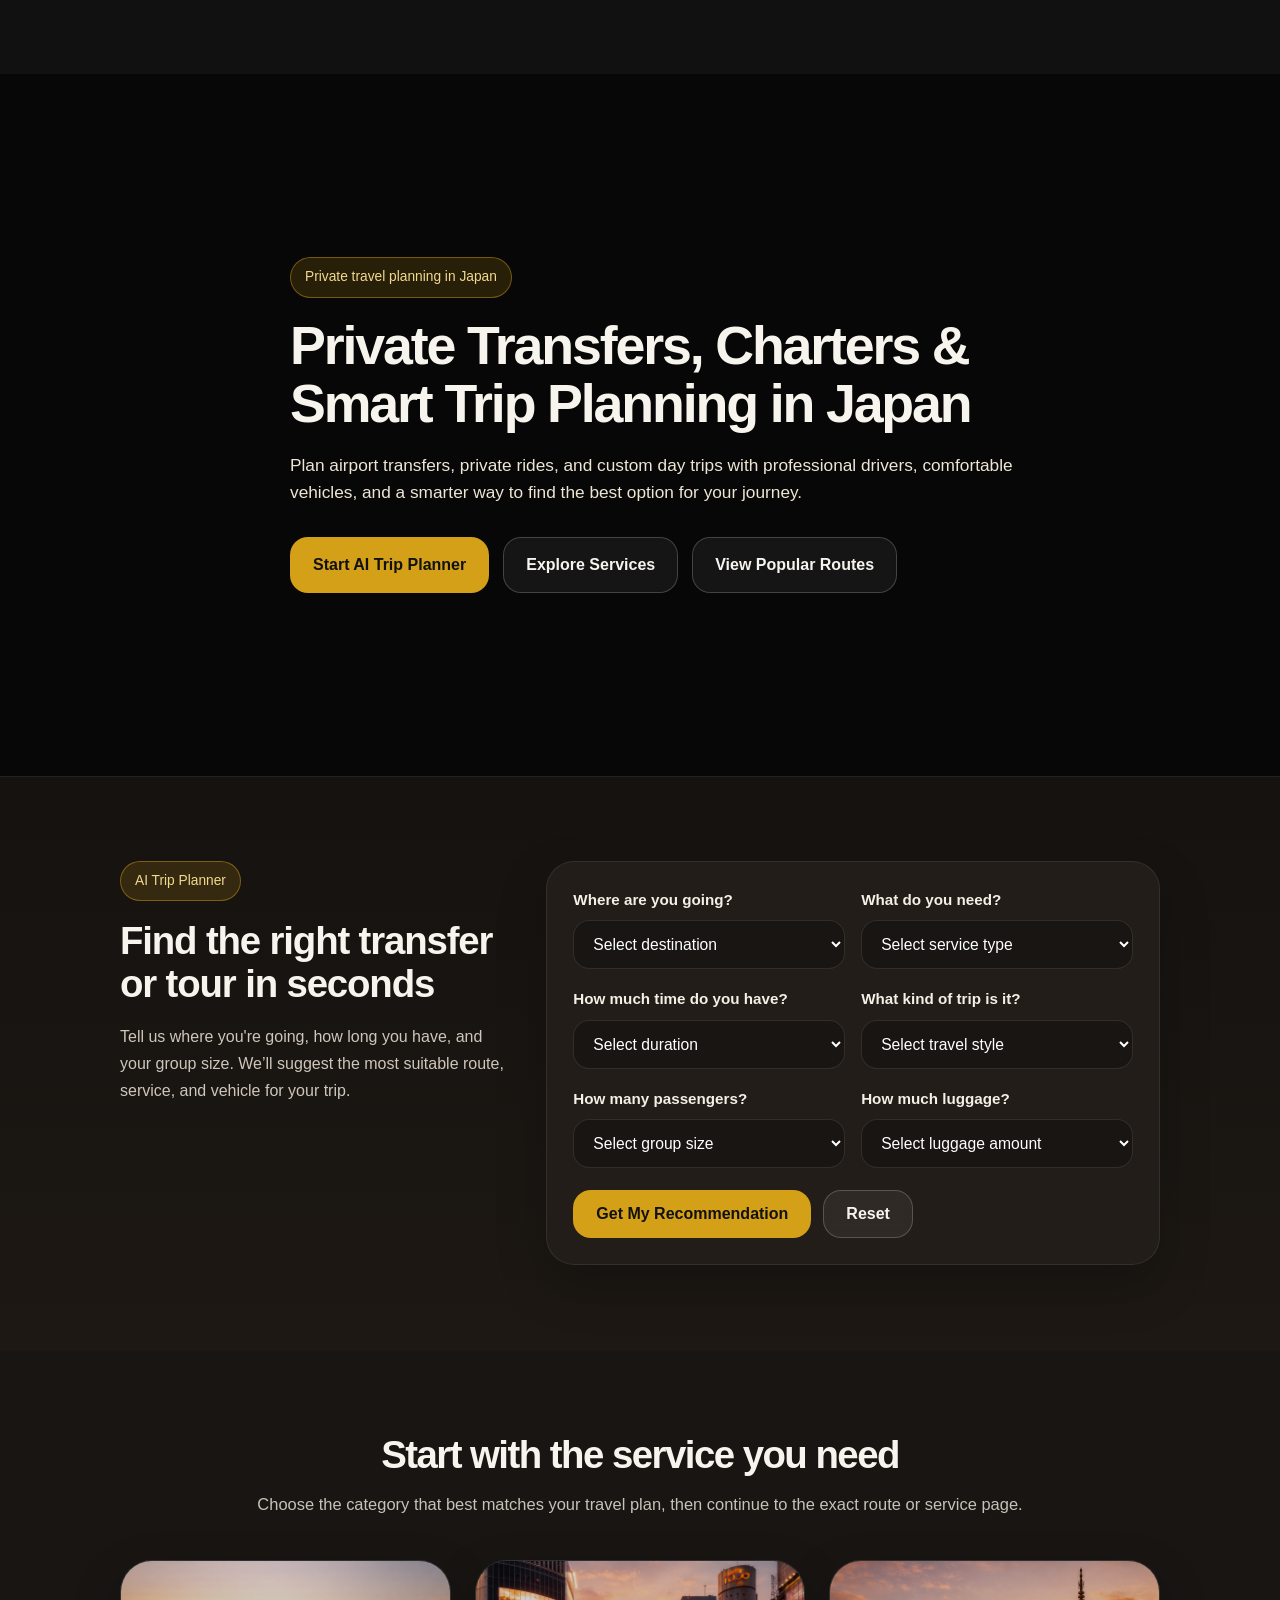
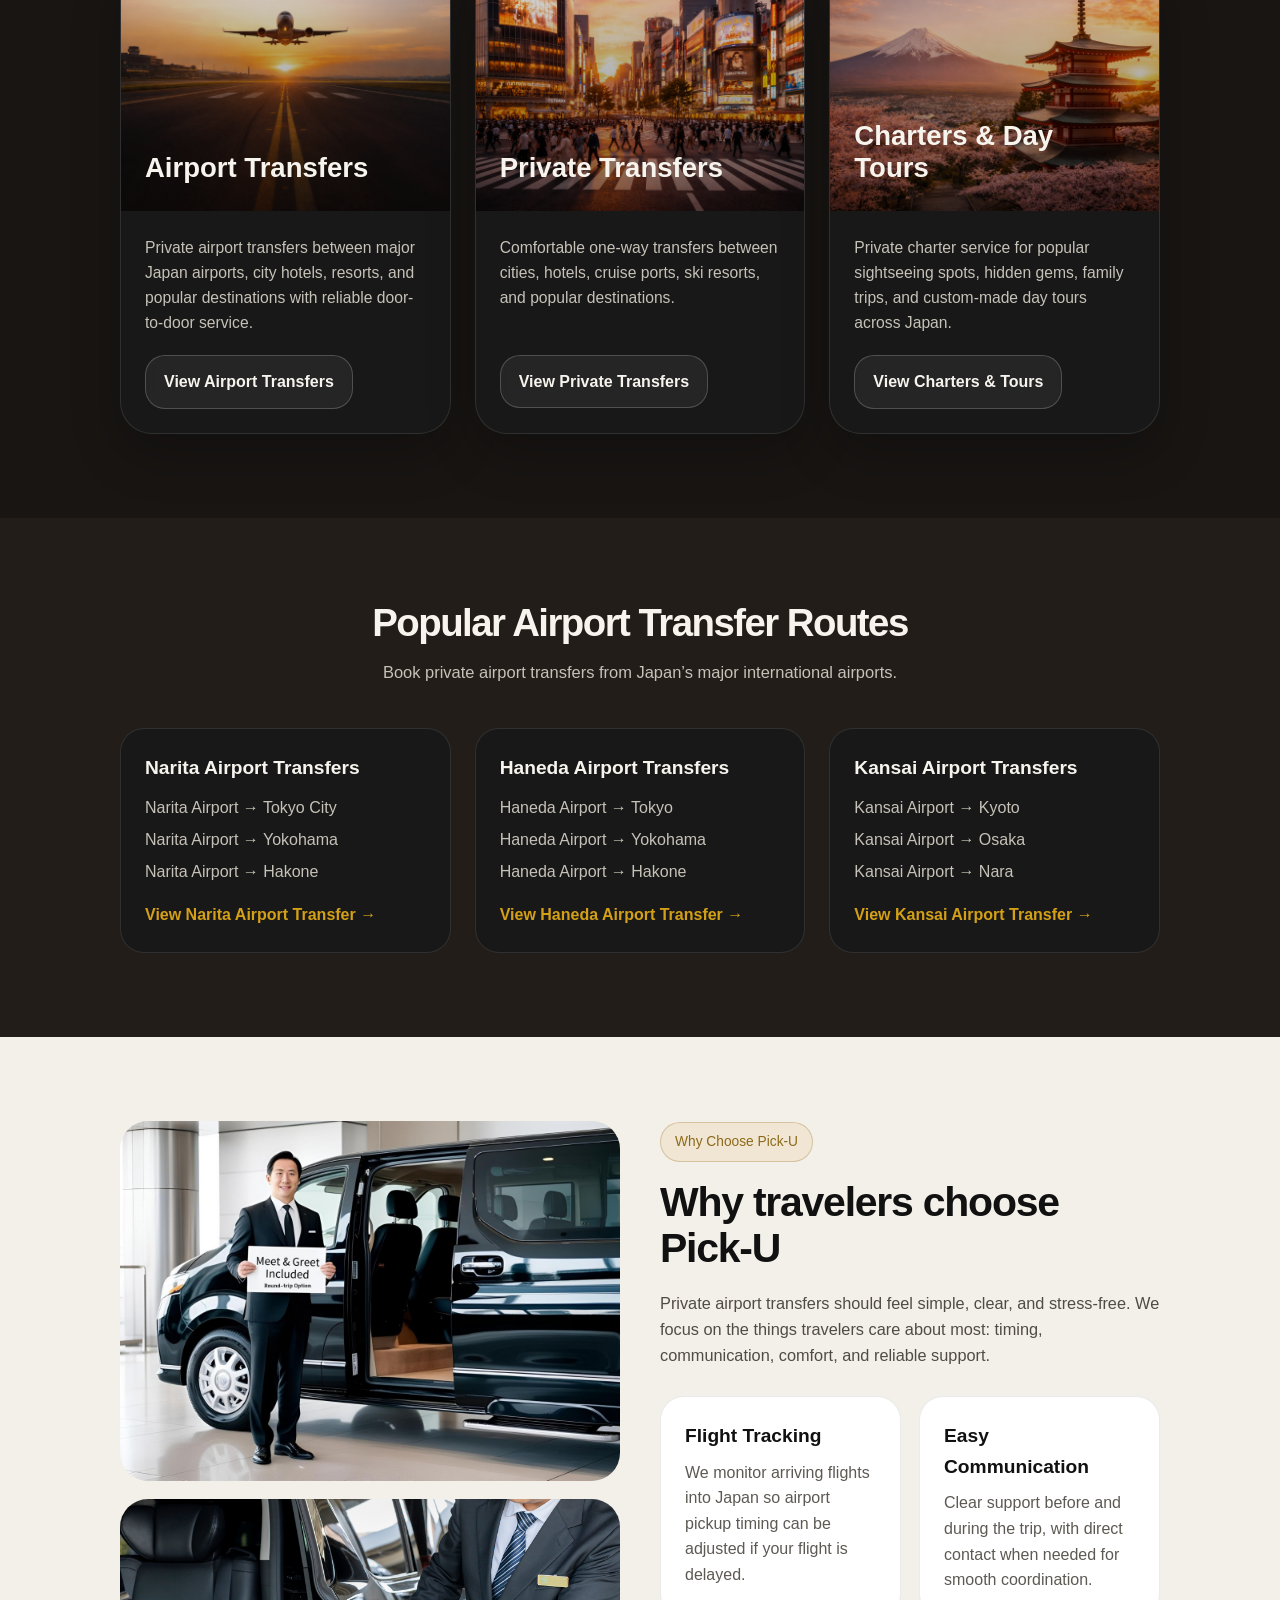
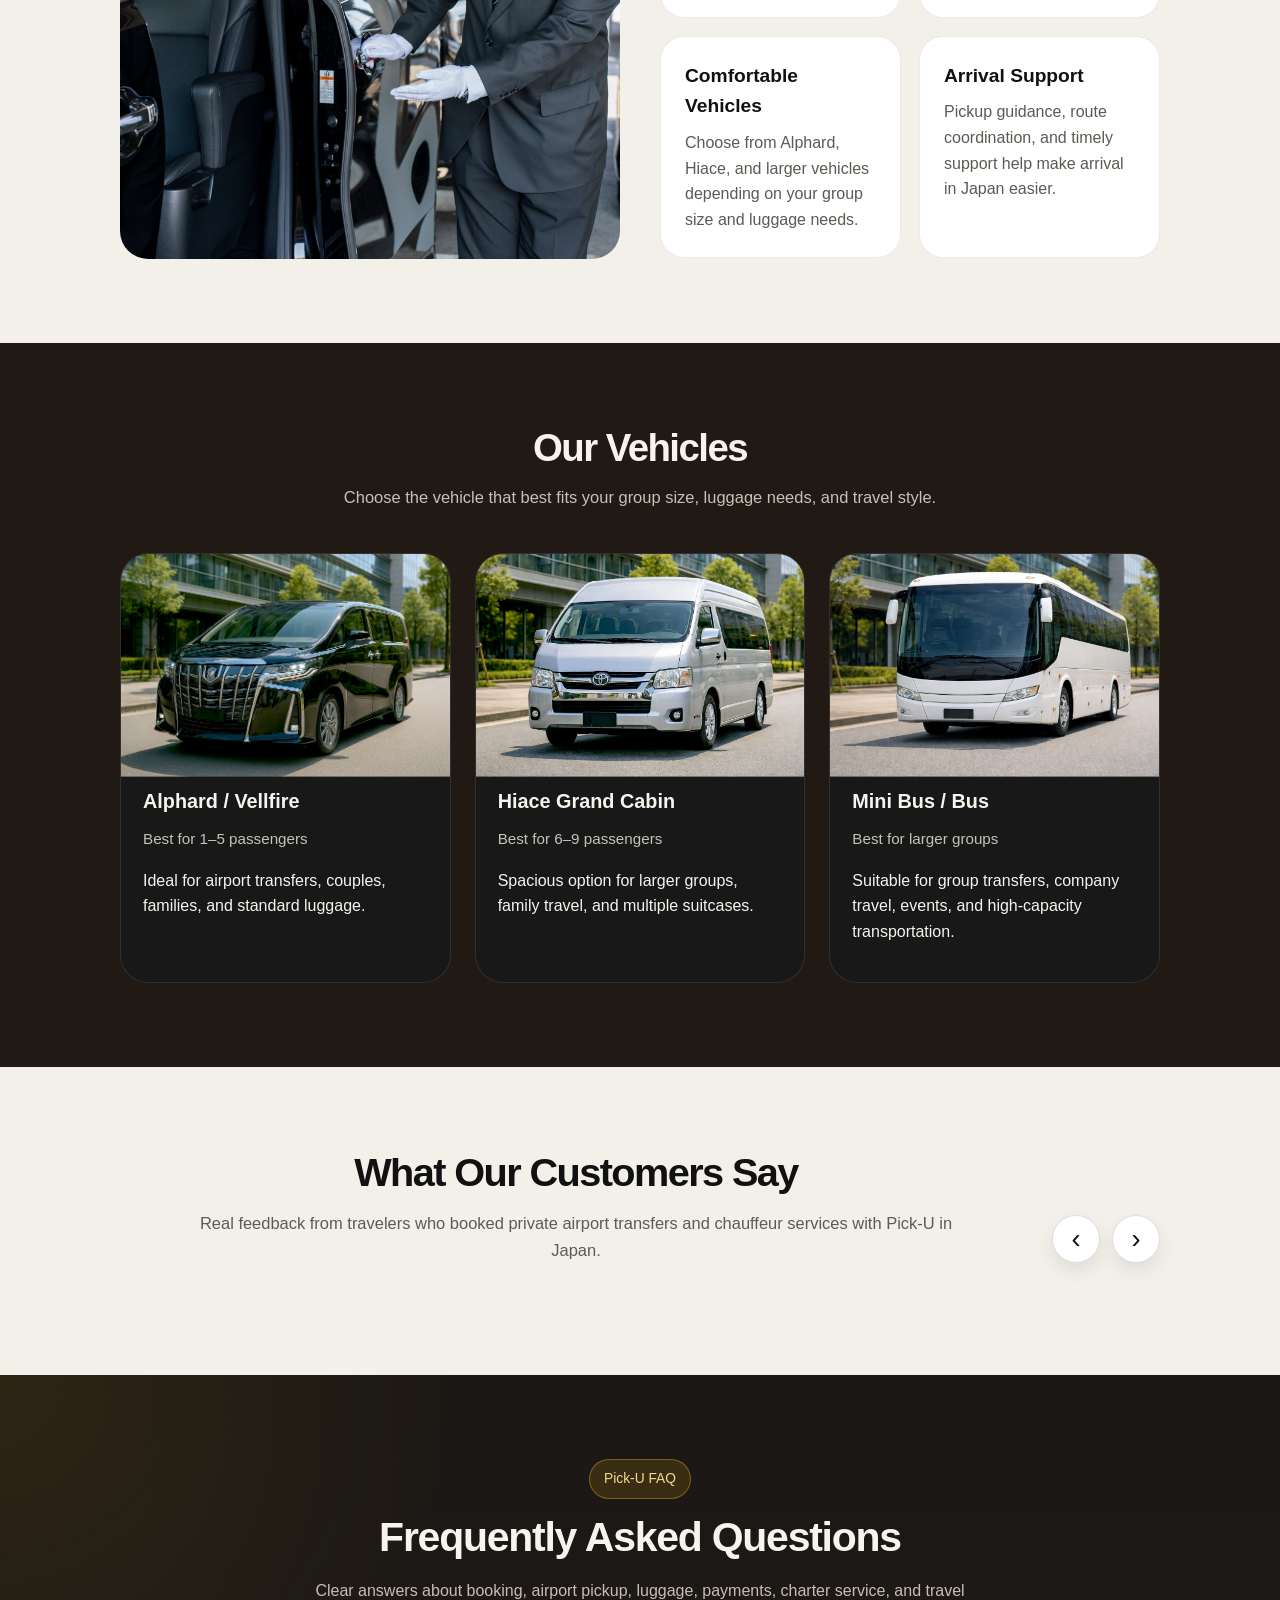
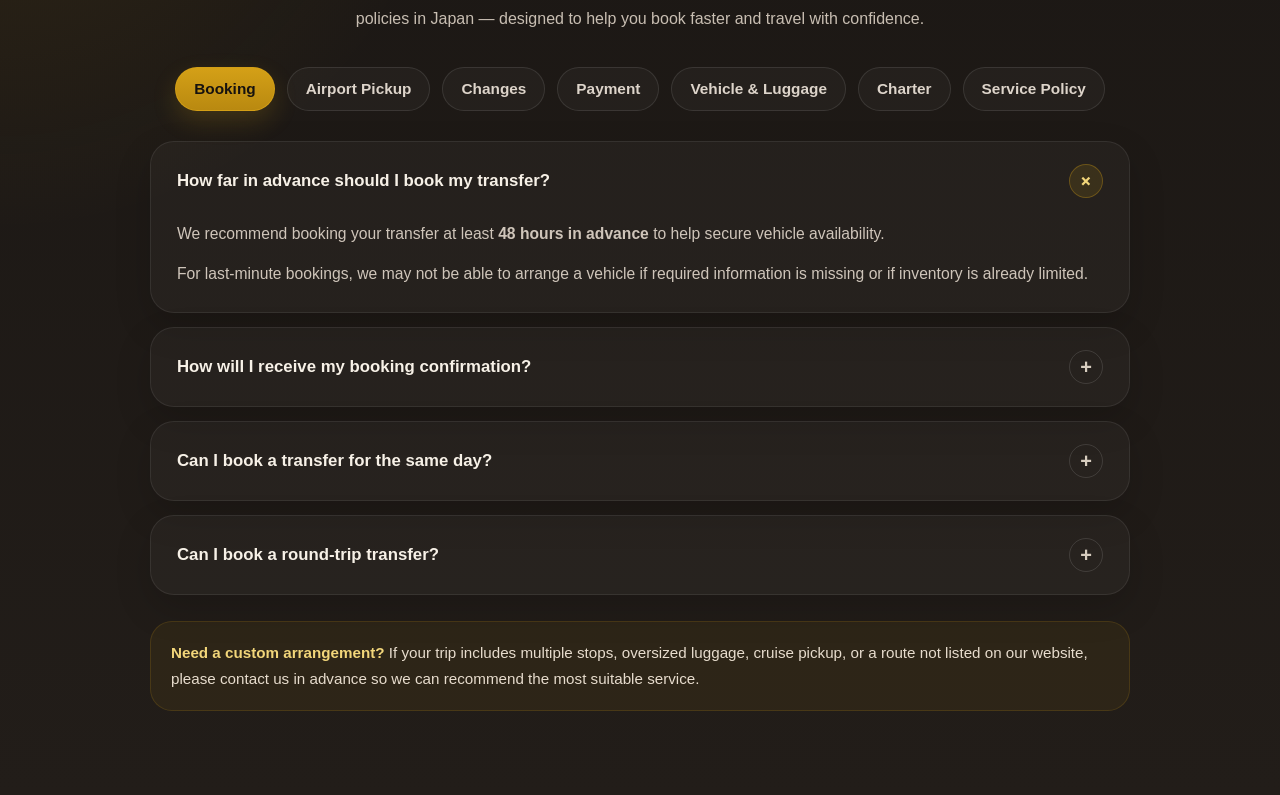
==== commit 61071732: "Update index.html" ====
--- a/index.html
+++ b/index.html
@@ -227,99 +227,48 @@
       margin-bottom: 12px;
     }
 
-    /* Reviews Section - Kiwi Taxi Inspired */
+    /* Reviews - Pick-U style */
     .reviews-section {
-      background: #efefef;
+      background: #f3efe9;
       color: #111;
     }
 
-    .reviews-shell {
-      background: #3b3250;
-      color: #fff;
-      border-radius: 34px;
-      padding: 40px 32px 32px;
-      box-shadow: 0 20px 50px rgba(0,0,0,0.12);
-    }
-
-    .reviews-summary {
-      text-align: center;
-      max-width: 760px;
-      margin: 0 auto 28px;
-    }
-
-    .reviews-summary h2 {
-      margin: 0;
-      font-size: clamp(2rem, 3.2vw, 3.25rem);
-      line-height: 1.08;
-      color: #fff;
-      letter-spacing: -0.03em;
-    }
-
-    .reviews-score-wrap {
-      margin-top: 16px;
-      display: grid;
-      gap: 6px;
-      justify-items: center;
-    }
-
-    .reviews-score-icon {
-      font-size: 1.8rem;
-      line-height: 1;
-      color: #13d4d8;
-    }
-
-    .reviews-score {
-      font-size: 2.2rem;
-      font-weight: 800;
-      line-height: 1;
-      color: #fff;
-    }
-
-    .reviews-count {
-      color: rgba(255,255,255,0.75);
-      font-size: 0.98rem;
-      font-weight: 700;
-    }
-
-    .reviews-summary p {
-      margin: 16px auto 0;
-      color: rgba(255,255,255,0.86);
-      max-width: 720px;
-      font-size: 1.05rem;
-      line-height: 1.7;
-    }
-
-    .reviews-toolbar {
+    .reviews-header {
       display: flex;
-      justify-content: flex-end;
+      align-items: flex-end;
+      justify-content: space-between;
+      gap: 20px;
+      margin-bottom: 28px;
+    }
+
+    .reviews-nav {
+      display: flex;
       gap: 12px;
-      margin-bottom: 20px;
-    }
-
-    .reviews-nav-btn {
-      width: 46px;
-      height: 46px;
-      border-radius: 14px;
-      border: 0;
+      flex-shrink: 0;
+    }
+
+    .reviews-arrow {
+      width: 48px;
+      height: 48px;
+      border-radius: 999px;
+      border: 1px solid rgba(0,0,0,0.12);
       background: #fff;
-      color: #2b243a;
+      color: #111;
       font-size: 1.7rem;
       line-height: 1;
-      cursor: pointer;
       display: inline-flex;
       align-items: center;
       justify-content: center;
-      transition: transform 0.18s ease, box-shadow 0.18s ease, background 0.18s ease;
-      box-shadow: 0 8px 20px rgba(0,0,0,0.14);
-    }
-
-    .reviews-nav-btn:hover {
+      cursor: pointer;
+      transition: transform 0.18s ease, box-shadow 0.18s ease, border-color 0.18s ease, background 0.18s ease;
+      box-shadow: 0 8px 18px rgba(0,0,0,0.08);
+    }
+
+    .reviews-arrow:hover {
       transform: translateY(-2px);
-      background: #f7f7f7;
-    }
-
-    .reviews-nav-btn:active {
-      transform: translateY(0);
+      border-color: rgba(212,160,23,0.45);
+      box-shadow: 0 12px 24px rgba(0,0,0,0.12);
+      background: #fffaf0;
     }
 
     .reviews-viewport {
@@ -329,7 +278,7 @@
 
     #reviews-track {
       display: flex;
-      transition: transform .45s ease;
+      transition: transform 0.45s ease;
       will-change: transform;
     }
 
@@ -343,76 +292,67 @@
 
     .review-card {
       background: #fff;
-      border-radius: 24px;
+      border: 1px solid rgba(0,0,0,0.08);
+      border-radius: 26px;
       padding: 24px;
-      color: #2a2433;
-      box-shadow: 0 10px 24px rgba(0,0,0,0.10);
+      box-shadow: 0 16px 36px rgba(0,0,0,0.08);
       display: flex;
       flex-direction: column;
       min-height: 100%;
-    }
-
-    .review-card-top {
-      display: flex;
-      align-items: flex-start;
-      justify-content: space-between;
-      gap: 16px;
+      transition: transform 0.18s ease, box-shadow 0.18s ease, border-color 0.18s ease;
+    }
+
+    .review-card:hover {
+      transform: translateY(-4px);
+      box-shadow: 0 20px 40px rgba(0,0,0,0.12);
+      border-color: rgba(212,160,23,0.24);
+    }
+
+    .review-stars {
+      color: var(--gold);
+      font-size: 0.98rem;
+      letter-spacing: 2px;
       margin-bottom: 14px;
+    }
+
+    .review-title {
+      margin: 0 0 12px;
+      font-size: 1.1rem;
+      line-height: 1.4;
+      color: #111;
+      font-weight: 700;
+    }
+
+    .review-text {
+      margin: 0;
+      color: #5d5953;
+      font-size: 0.97rem;
+      line-height: 1.75;
+      display: -webkit-box;
+      -webkit-line-clamp: 5;
+      -webkit-box-orient: vertical;
+      overflow: hidden;
+      min-height: 8.75em;
+    }
+
+    .review-meta {
+      margin-top: 18px;
+      padding-top: 16px;
+      border-top: 1px solid rgba(0,0,0,0.08);
     }
 
     .review-name {
       margin: 0;
-      font-size: 1.2rem;
-      line-height: 1.2;
-      font-weight: 800;
-      color: #2f2740;
-    }
-
-    .review-date {
-      white-space: nowrap;
-      color: #766e82;
-      font-size: 0.92rem;
-      font-weight: 600;
-    }
-
-    .review-stars {
-      color: #13d4d8;
-      font-size: 1rem;
-      letter-spacing: 2px;
-      margin-bottom: 10px;
+      color: #111;
+      font-size: 0.96rem;
+      font-weight: 700;
     }
 
     .review-source {
-      color: #6f667b;
-      font-size: 0.95rem;
-      line-height: 1.45;
-      margin-bottom: 12px;
-      min-height: 44px;
-    }
-
-    .review-divider {
-      height: 1px;
-      background: #ece8f1;
-      margin: 0 0 14px;
-    }
-
-    .review-title {
-      margin: 0 0 10px;
-      font-size: 1rem;
-      font-weight: 800;
-      color: #2f2740;
-      line-height: 1.4;
-    }
-
-    .review-text {
-      margin: 0;
-      color: #4f475b;
-      line-height: 1.7;
-      font-size: 0.96rem;
-      display: -webkit-box;
-      -webkit-line-clamp: 7;
-      -webkit-box-orient: vertical;
-      overflow: hidden;
+      margin-top: 4px;
+      color: #7b746a;
+      font-size: 0.9rem;
+      line-height: 1.5;
     }
 
     .why-choose-top-img {
@@ -589,6 +529,7 @@
       line-height: 1.55;
     }
 
+    /* FAQ Section Upgrade */
     .faq-section-upgraded {
       background:
         radial-gradient(circle at top left, rgba(212,160,23,0.10), transparent 28%),
@@ -846,10 +787,6 @@
       .ai-grid-2 {
         grid-template-columns: 1fr;
       }
-
-      .reviews-shell {
-        padding: 34px 22px 24px;
-      }
     }
 
     @media (max-width: 820px) {
@@ -865,6 +802,11 @@
       .faq-answer-inner {
         padding: 0 18px 20px;
       }
+
+      .reviews-header {
+        flex-direction: column;
+        align-items: flex-start;
+      }
     }
 
     @media (max-width: 700px) {
@@ -872,16 +814,8 @@
         grid-template-columns: 1fr;
       }
 
-      .reviews-toolbar {
-        margin-bottom: 16px;
-      }
-
-      .reviews-nav-btn {
-        width: 44px;
-        height: 44px;
-      }
-
-      .review-source {
+      .review-text {
+        -webkit-line-clamp: 6;
         min-height: auto;
       }
     }
@@ -1196,28 +1130,22 @@
 
   <section class="section reviews-section" id="reviews">
     <div class="container">
-      <div class="reviews-shell">
-        <div class="reviews-summary">
-          <h2>Customer Reviews</h2>
-          <div class="reviews-score-wrap">
-            <div class="reviews-score-icon">★</div>
-            <div class="reviews-score">4.9</div>
-            <div class="reviews-count">from recent verified reviews</div>
-          </div>
-          <p>
-            See why travelers choose Pick-U for airport transfers and private transportation in Japan.
-            Smooth pickup, clear communication, and a stress-free ride from arrival to destination.
+      <div class="reviews-header">
+        <div class="section-header" style="margin-bottom:0;">
+          <h2 style="color:#111; font-size: clamp(2rem, 3.1vw, 3rem);">What Our Customers Say</h2>
+          <p style="color:#5f5a52; max-width:760px;">
+            Real feedback from travelers who booked private airport transfers and chauffeur services with Pick-U in Japan.
           </p>
         </div>
 
-        <div class="reviews-toolbar" aria-label="Review navigation">
-          <button type="button" class="reviews-nav-btn" id="reviewsPrev" aria-label="Previous reviews">‹</button>
-          <button type="button" class="reviews-nav-btn" id="reviewsNext" aria-label="Next reviews">›</button>
+        <div class="reviews-nav" aria-label="Review navigation">
+          <button type="button" class="reviews-arrow" id="reviewsPrev" aria-label="Previous reviews">‹</button>
+          <button type="button" class="reviews-arrow" id="reviewsNext" aria-label="Next reviews">›</button>
         </div>
-
-        <div class="reviews-viewport">
-          <div id="reviews-track"></div>
-        </div>
+      </div>
+
+      <div class="reviews-viewport">
+        <div id="reviews-track"></div>
       </div>
     </div>
   </section>
@@ -1779,533 +1707,4 @@
       {
         "@type": "Question",
         "name": "How many passengers and luggage can each vehicle carry?",
-        "acceptedAnswer": {
-          "@type": "Answer",
-          "text": "Each vehicle type has a maximum passenger and luggage capacity. Alphard, up to 6 passengers, is recommended for up to 4 passengers with 4 large suitcases. Hiace, up to 9 passengers, is recommended for larger groups or extra luggage. For comfort and safety, luggage capacity must always be respected."
-        }
-      },
-      {
-        "@type": "Question",
-        "name": "Can 6 passengers with 6 suitcases fit in one Alphard?",
-        "acceptedAnswer": {
-          "@type": "Answer",
-          "text": "No. One Alphard cannot safely accommodate 6 passengers with 6 large suitcases. In this case, we recommend either booking a Hiace van or reserving two Alphard vehicles."
-        }
-      },
-      {
-        "@type": "Question",
-        "name": "What is included in a charter service?",
-        "acceptedAnswer": {
-          "@type": "Answer",
-          "text": "A charter service includes a private vehicle and driver, a flexible itinerary within the reserved time, and multiple stops if required. Parking and highway tolls may be included depending on the tour area."
-        }
-      },
-      {
-        "@type": "Question",
-        "name": "Can we eat food inside the vehicle?",
-        "acceptedAnswer": {
-          "@type": "Answer",
-          "text": "For cleanliness and comfort, eating inside the vehicle is generally not permitted. Drinks with secure lids are usually acceptable."
-        }
-      },
-      {
-        "@type": "Question",
-        "name": "Are child seats available?",
-        "acceptedAnswer": {
-          "@type": "Answer",
-          "text": "Yes. Child seats are available upon request. For a one-way transfer, one booster seat is provided free of charge. For full-day charter bookings, please let us know the child’s age in advance if an additional child seat is required. Additional charges may apply depending on the seat type and quantity."
-        }
-      },
-      {
-        "@type": "Question",
-        "name": "Is there any extra charge?",
-        "acceptedAnswer": {
-          "@type": "Answer",
-          "text": "Yes. Extra charges may apply depending on the booking conditions. Transfers between 22:00 and 06:00 require a night surcharge. We normally do not operate between 02:00 and 05:00 except by prior arrangement. Extra charges may also apply for transfers outside the designated area, beyond the free waiting time, extra stops for one-way transfers, and Yokohama port pickups."
-        }
-      }
-    ]
-  }
-  </script>
-
-  <script>
-    const reviews = [
-      {
-        name: "Julie_A",
-        date: "6 Mar 2026",
-        source: "Viator",
-        route: "Tokyo airport transfer",
-        title: "I was hesitant to book...",
-        text: "I was hesitant to book this after stories I had heard but I'm so glad I did. It was a legal taxi with the green license plate and the driver was outstanding. He met us in the airport and it could not have been easier to communicate on WhatsApp and find him. This saved us so much time and since we arrived at 10pm it was perfect. I was walking to Tokyo Tower by 11:30. Book this, don't hesitate!"
-      },
-      {
-        name: "Alicia_G",
-        date: "2 Mar 2026",
-        source: "Viator",
-        route: "Tokyo airport transfer",
-        title: "100% Recommend",
-        text: "From the moment we walked out of customs, everything was seamless. We were picked up so quickly, which was exactly what we needed after a long flight. It completely took the stress out of trying to navigate the train system with luggage and tired travellers. Smooth, easy, and hassle-free from start to finish. Would 100% recommend — such a great way to start our time in Tokyo."
-      },
-      {
-        name: "matthewwR4050EY",
-        date: "14 Mar 2026",
-        source: "Tripadvisor / Viator",
-        route: "Narita Airport 1-way or Roundtrip",
-        title: "Wonderful Experience",
-        text: "Amazing experience, highly recommend. Both our driver and staff were very helpful, as they were great with overall communication and support. Driver was very prompt and respectful. Will definitely use their services in the future."
-      },
-      {
-        name: "Hailey_P",
-        date: "15 Mar 2026",
-        source: "Viator",
-        route: "Narita Airport 1-way or Roundtrip",
-        title: "Do yourself a favor & book this",
-        text: "I’m so happy that I booked this. Do yourself a favor and book it too. After coming off a 12 hour flight from Los Angeles, I knew we did not want to get off and immediately have to figure out public transportation to get to our hotel. This ride allowed us to relax, the seats even reclined, and after we reached the hotel, we were allowed to enjoy the rest of our first day fully. Xisiyuan was a great driver, helped us with our bags, and was very communicative through WhatsApp. He even showed up early to make sure he didn’t miss us."
-      },
-      {
-        name: "LadyTRM",
-        date: "15 Mar 2026",
-        source: "Viator",
-        route: "Tokyo ⇆ Haneda Airport Roundtrip",
-        title: "Airport Transfer Roundtrip",
-        text: "I used this company for a round trip transfer from and to the airport. Both times the driver was early, communicated well with me, and was professional. I recommend this company."
-      },
-      {
-        name: "Christie Nekzad",
-        date: "11 Mar 2026",
-        source: "GetYourGuide",
-        route: "Haneda Airport Meet & Greet",
-        title: "Excellent service",
-        text: "I really do appreciate it when the driver was able to pick us up on the time that I requested. They go out of their way to make it a smooth and worry free ride and they do value your time. The communication is excellent on where to pick us up and texted me when he arrived. I also sent a message before we left JFK New York and when we landed I saw their reply. Excellent service. Arigato!"
-      },
-      {
-        name: "Annette Ahuna",
-        date: "15 Mar 2026",
-        source: "GetYourGuide",
-        route: "Haneda Airport Meet & Greet / Flight Tracking",
-        title: "Best decision for our first trip to Japan",
-        text: "We were coming in from Hawaii after about 8 hours. This was our first trip to Japan and we came in around 7:45 pm. I figured instead of trying to figure out the train system at that time, plus tired too, I booked this private transportation. It was the best decision. Our driver was wonderful in communicating with me. He was also patient and kind. Thank you for welcoming us to Japan and getting us to our hotel safely."
-      },
-      {
-        name: "Tanja Bölke",
-        date: "14 Mar 2026",
-        source: "GetYourGuide",
-        route: "Narita Airport Meet & Greet",
-        title: "Very punctual and accommodating",
-        text: "The guide was very punctual thanks to communication via WhatsApp, very accommodating, and even carried the suitcases for the woman and the youngest child. For an additional fee, we were picked up right at the airport after customs with a name tag."
-      },
-      {
-        name: "Rachel L.",
-        date: "Recent review",
-        source: "Viator",
-        route: "Airport transfer",
-        title: "Great service",
-        text: "Absolutely seamless experience. The driver was professional, communication was excellent, and everything was very smooth from pickup to arrival."
-      },
-      {
-        name: "Joel S.",
-        date: "Recent review",
-        source: "Tripadvisor",
-        route: "Narita airport pickup",
-        title: "Top-notch service in Tokyo",
-        text: "The driver went above and beyond during pickup at Narita Airport. The ride was smooth, safe, and comfortable for the whole group."
-      },
-      {
-        name: "Nicole R.",
-        date: "Recent review",
-        source: "Viator",
-        route: "Family transfer",
-        title: "Great for larger families",
-        text: "Such a good option if you have a few people in your traveling party. Easy to book, very efficient, and communication was great."
-      },
-      {
-        name: "Mario C.",
-        date: "Recent review",
-        source: "Viator",
-        route: "Round trip Narita to Tokyo",
-        title: "Patient and reliable",
-        text: "The driver waited patiently despite delays at immigration and customs, and both the arrival and return transfer were smooth."
-      }
-    ];
-
-    const track = document.getElementById('reviews-track');
-    const prevBtn = document.getElementById('reviewsPrev');
-    const nextBtn = document.getElementById('reviewsNext');
-    let currentPage = 0;
-
-    function getReviewsPerPage() {
-      if (window.innerWidth < 700) return 1;
-      if (window.innerWidth < 1100) return 2;
-      return 4;
-    }
-
-    function createReviewCard(review) {
-      const card = document.createElement('div');
-      card.className = 'review-card';
-      card.innerHTML = `
-        <div class="review-card-top">
-          <h3 class="review-name">${review.name}</h3>
-          <div class="review-date">${review.date}</div>
-        </div>
-        <div class="review-stars">★★★★★</div>
-        <div class="review-source">${review.route}<br>${review.source}</div>
-        <div class="review-divider"></div>
-        <div class="review-title">${review.title}</div>
-        <p class="review-text">${review.text}</p>
-      `;
-      return card;
-    }
-
-    function renderReviews() {
-      const perPage = getReviewsPerPage();
-      const pageCount = Math.ceil(reviews.length / perPage);
-      currentPage = Math.min(currentPage, Math.max(pageCount - 1, 0));
-      track.innerHTML = '';
-
-      for (let i = 0; i < pageCount; i++) {
-        const page = document.createElement('div');
-        page.className = 'reviews-page';
-
-        const pageReviews = reviews.slice(i * perPage, i * perPage + perPage);
-        pageReviews.forEach((review) => {
-          page.appendChild(createReviewCard(review));
-        });
-
-        track.appendChild(page);
-      }
-
-      updateReviews();
-    }
-
-    function updateReviews() {
-      track.style.transform = `translateX(-${currentPage * 100}%)`;
-    }
-
-    function goToPrevReviews() {
-      const perPage = getReviewsPerPage();
-      const pageCount = Math.ceil(reviews.length / perPage);
-      currentPage = (currentPage - 1 + pageCount) % pageCount;
-      updateReviews();
-    }
-
-    function goToNextReviews() {
-      const perPage = getReviewsPerPage();
-      const pageCount = Math.ceil(reviews.length / perPage);
-      currentPage = (currentPage + 1) % pageCount;
-      updateReviews();
-    }
-
-    if (prevBtn && nextBtn) {
-      prevBtn.addEventListener('click', goToPrevReviews);
-      nextBtn.addEventListener('click', goToNextReviews);
-    }
-
-    window.addEventListener('resize', renderReviews);
-    renderReviews();
-  </script>
-
-  <script>
-    const aiPlannerBtn = document.getElementById('aiPlannerBtn');
-    const aiPlannerReset = document.getElementById('aiPlannerReset');
-    const aiResult = document.getElementById('aiResult');
-    const aiResultTitle = document.getElementById('aiResultTitle');
-    const aiResultText = document.getElementById('aiResultText');
-    const aiResultList = document.getElementById('aiResultList');
-    const aiResultLinks = document.getElementById('aiResultLinks');
-    const aiResultNote = document.getElementById('aiResultNote');
-
-    if (
-      aiPlannerBtn &&
-      aiPlannerReset &&
-      aiResult &&
-      aiResultTitle &&
-      aiResultText &&
-      aiResultList &&
-      aiResultLinks &&
-      aiResultNote
-    ) {
-      function getPlannerValues() {
-        return {
-          destination: document.getElementById('aiDestination').value,
-          service: document.getElementById('aiService').value,
-          duration: document.getElementById('aiDuration').value,
-          style: document.getElementById('aiStyle').value,
-          group: document.getElementById('aiGroup').value,
-          luggage: document.getElementById('aiLuggage').value
-        };
-      }
-
-      function vehicleSuggestion(group, luggage) {
-        if (group === '10+') return 'Mini Bus / Bus';
-        if (group === '6-9') return 'Hiace Grand Cabin';
-        if (group === '3-5' && luggage === 'many') return 'Hiace Grand Cabin';
-        return 'Alphard / Vellfire';
-      }
-
-      function buildLinks(links) {
-        aiResultLinks.innerHTML = '';
-        links.forEach(link => {
-          const a = document.createElement('a');
-          a.href = link.href;
-          a.className = link.secondary ? 'btn btn-secondary' : 'btn btn-primary';
-          a.textContent = link.label;
-          if (link.targetBlank) a.target = '_blank';
-          aiResultLinks.appendChild(a);
-        });
-      }
-
-      function buildList(items) {
-        aiResultList.innerHTML = '';
-        items.forEach(item => {
-          const li = document.createElement('li');
-          li.textContent = item;
-          aiResultList.appendChild(li);
-        });
-      }
-
-      function getRecommendation(data) {
-        const vehicle = vehicleSuggestion(data.group, data.luggage);
-
-        if (!data.destination || !data.service || !data.duration) {
-          return {
-            title: 'Complete a few more trip details',
-            text: 'Please select your destination, service type, and duration so we can suggest the most suitable option.',
-            list: [
-              'Choose where you are going',
-              'Choose the type of service you need',
-              'Choose whether this is a one-way trip or a longer charter'
-            ],
-            links: [],
-            note: 'Once those details are selected, your recommendation will appear here.'
-          };
-        }
-
-        if (data.destination === 'tokyo' && data.service === 'airport') {
-          return {
-            title: 'Tokyo Airport Transfer',
-            text: 'A private airport transfer is the best fit for a smooth arrival or departure in Tokyo.',
-            list: [
-              'Best for direct hotel-to-airport or airport-to-hotel travel',
-              `Recommended vehicle: ${vehicle}`,
-              'Ideal if you want the fastest and simplest booking option'
-            ],
-            links: [
-              { label: 'View Airport Transfers', href: 'airport-transfers.html' },
-              { label: 'Book Narita Transfer', href: 'https://widgets.bokun.io/online-sales/11dad9b8-4629-4114-ab40-b6ce758d47ae/experience/1046669', targetBlank: true, secondary: true }
-            ],
-            note: 'If you are arriving at Haneda instead of Narita, you can also choose the Tokyo airport transfer page and select the correct route.'
-          };
-        }
-
-        if (data.destination === 'mtfuji' && (data.service === 'charter' || data.duration === '8h' || data.duration === '10h' || data.duration === 'fullday')) {
-          return {
-            title: 'Mt Fuji Private Charter / Day Tour',
-            text: 'A private charter is the most suitable option for visiting Mt Fuji comfortably with sightseeing stops along the way.',
-            list: [
-              'Best for scenic stops and flexible pacing',
-              `Recommended vehicle: ${vehicle}`,
-              'Suitable for families, photographers, and travelers who want a full private day'
-            ],
-            links: [
-              { label: 'View Charters & Tours', href: 'charters.html' },
-              { label: 'Contact for Custom Mt Fuji Plan', href: 'contact.html', secondary: true }
-            ],
-            note: 'Popular routes often include Lake Kawaguchi, Chureito Pagoda, Oshino Hakkai, and flexible photo stops depending on traffic and weather.'
-          };
-        }
-
-        if (data.destination === 'hakone' && (data.service === 'charter' || data.service === 'private')) {
-          return {
-            title: 'Hakone Private Transfer or Charter',
-            text: 'Hakone works best with either a direct private transfer or a charter if you want sightseeing during the day.',
-            list: [
-              'Choose private transfer for simple point-to-point travel',
-              'Choose charter if you want to stop for sightseeing',
-              `Recommended vehicle: ${vehicle}`
-            ],
-            links: [
-              { label: 'View Private Transfers', href: 'private-transfers.html' },
-              { label: 'View Charters & Tours', href: 'charters.html', secondary: true }
-            ],
-            note: 'Hakone travel time can vary, so a charter is often better if you want a more relaxed plan with stops.'
-          };
-        }
-
-        if (data.destination === 'yokohama' && (data.service === 'cruise' || data.service === 'private')) {
-          return {
-            title: 'Yokohama Cruise Port Transfer / Tour',
-            text: 'For cruise arrivals or departures, a dedicated private transfer or short charter is the most suitable option.',
-            list: [
-              'Useful for port pickup with luggage',
-              'Good option for cruise guests with limited time',
-              `Recommended vehicle: ${vehicle}`
-            ],
-            links: [
-              { label: 'View Private Transfers', href: 'private-transfers.html' },
-              { label: 'Ask for Cruise Port Arrangement', href: 'contact.html', secondary: true }
-            ],
-            note: 'If you have extra time before hotel check-in or airport drop-off, a short custom route can often be arranged in advance.'
-          };
-        }
-
-        if (data.destination === 'osaka' && data.service === 'airport') {
-          return {
-            title: 'Kansai Airport Transfer',
-            text: 'A Kansai airport transfer is the best fit for direct travel between the airport and Osaka, Kyoto, or nearby areas.',
-            list: [
-              'Simple and direct airport pickup or drop-off',
-              `Recommended vehicle: ${vehicle}`,
-              'Suitable for Osaka, Kyoto, and Nara routes'
-            ],
-            links: [
-              { label: 'View Airport Transfers', href: 'airport-transfers.html' },
-              { label: 'Book Kansai Airport Transfer', href: 'https://widgets.bokun.io/online-sales/11dad9b8-4629-4114-ab40-b6ce758d47ae/experience/1067188', targetBlank: true, secondary: true }
-            ],
-            note: 'If your group is large or you plan to stop in more than one place, a charter may be more suitable than a simple transfer.'
-          };
-        }
-
-        if (data.service === 'charter' || data.duration === '8h' || data.duration === '10h' || data.duration === 'fullday') {
-          return {
-            title: 'Private Charter / Day Tour',
-            text: 'Based on your selections, a private charter is the most flexible option for combining transfers, sightseeing, and custom stops.',
-            list: [
-              'Best for travelers who want more than a direct transfer',
-              'Suitable for multiple stops and flexible routing',
-              `Recommended vehicle: ${vehicle}`
-            ],
-            links: [
-              { label: 'View Charters & Tours', href: 'charters.html' },
-              { label: 'Ask for Custom Plan', href: 'contact.html', secondary: true }
-            ],
-            note: 'This option is especially useful if you want to combine airport pickup, sightseeing, shopping, or hotel drop-off in one itinerary.'
-          };
-        }
-
-        if (data.service === 'private' || data.duration === 'oneway') {
-          return {
-            title: 'Private Point-to-Point Transfer',
-            text: 'A private transfer is the most suitable option for direct travel between hotels, cities, ports, airports, or resorts.',
-            list: [
-              'Best for one-way travel without a longer sightseeing plan',
-              `Recommended vehicle: ${vehicle}`,
-              'Simple booking flow and efficient routing'
-            ],
-            links: [
-              { label: 'View Private Transfers', href: 'private-transfers.html' },
-              { label: 'Contact for Route Check', href: 'contact.html', secondary: true }
-            ],
-            note: 'If your route includes several stops or waiting time, a charter may be a better fit than a standard transfer.'
-          };
-        }
-
-        return {
-          title: 'Custom private travel recommendation',
-          text: 'Your trip looks slightly more customized, so the best next step is to check our service categories or contact us for a tailored plan.',
-          list: [
-            `Suggested vehicle direction: ${vehicle}`,
-            'You may need a custom route or service combination',
-            'A private charter may be more suitable than a standard transfer'
-          ],
-          links: [
-            { label: 'Explore Services', href: '#services' },
-            { label: 'Contact Us', href: 'contact.html', secondary: true }
-          ],
-          note: 'This is common for multi-stop routes, port travel, special luggage arrangements, and custom sightseeing requests.'
-        };
-      }
-
-      aiPlannerBtn.addEventListener('click', () => {
-        const data = getPlannerValues();
-        const result = getRecommendation(data);
-
-        aiResultTitle.textContent = result.title;
-        aiResultText.textContent = result.text;
-        buildList(result.list);
-        buildLinks(result.links);
-        aiResultNote.textContent = result.note || '';
-        aiResult.classList.add('show');
-        aiResult.scrollIntoView({ behavior: 'smooth', block: 'nearest' });
-      });
-
-      aiPlannerReset.addEventListener('click', () => {
-        setTimeout(() => {
-          aiResult.classList.remove('show');
-          aiResultTitle.textContent = 'Recommended service';
-          aiResultText.textContent = 'Your result will appear here.';
-          aiResultList.innerHTML = '';
-          aiResultLinks.innerHTML = '';
-          aiResultNote.textContent = '';
-        }, 0);
-      });
-    }
-  </script>
-
-  <script>
-    const faqTabs = document.querySelectorAll('.faq-tab');
-    const faqPanels = document.querySelectorAll('.faq-panel');
-
-    faqTabs.forEach(tab => {
-      tab.addEventListener('click', () => {
-        const target = tab.dataset.faqTab;
-
-        faqTabs.forEach(item => {
-          item.classList.remove('active');
-          item.setAttribute('aria-selected', 'false');
-        });
-
-        faqPanels.forEach(panel => {
-          panel.classList.remove('active');
-        });
-
-        tab.classList.add('active');
-        tab.setAttribute('aria-selected', 'true');
-
-        const activePanel = document.querySelector(`.faq-panel[data-faq-panel="${target}"]`);
-        if (activePanel) {
-          activePanel.classList.add('active');
-        }
-      });
-    });
-
-    function setupAccordion(container) {
-      const cards = container.querySelectorAll('.faq-card');
-
-      cards.forEach(card => {
-        const button = card.querySelector('.faq-question');
-        const answer = card.querySelector('.faq-answer');
-
-        if (!button || !answer) return;
-
-        button.addEventListener('click', () => {
-          const isOpen = card.classList.contains('open');
-
-          cards.forEach(otherCard => {
-            otherCard.classList.remove('open');
-            const otherBtn = otherCard.querySelector('.faq-question');
-            const otherAnswer = otherCard.querySelector('.faq-answer');
-            if (otherBtn) otherBtn.setAttribute('aria-expanded', 'false');
-            if (otherAnswer) otherAnswer.style.maxHeight = null;
-          });
-
-          if (!isOpen) {
-            card.classList.add('open');
-            button.setAttribute('aria-expanded', 'true');
-            answer.style.maxHeight = answer.scrollHeight + 'px';
-          }
-        });
-      });
-    }
-
-    document.querySelectorAll('.faq-accordion').forEach(setupAccordion);
-
-    window.addEventListener('resize', () => {
-      document.querySelectorAll('.faq-card.open .faq-answer').forEach(answer => {
-        answer.style.maxHeight = answer.scrollHeight + 'px';
-      });
-    });
-  </script>
-
-  <script src="includes.js"></script>
-</body>
-</html>
+       
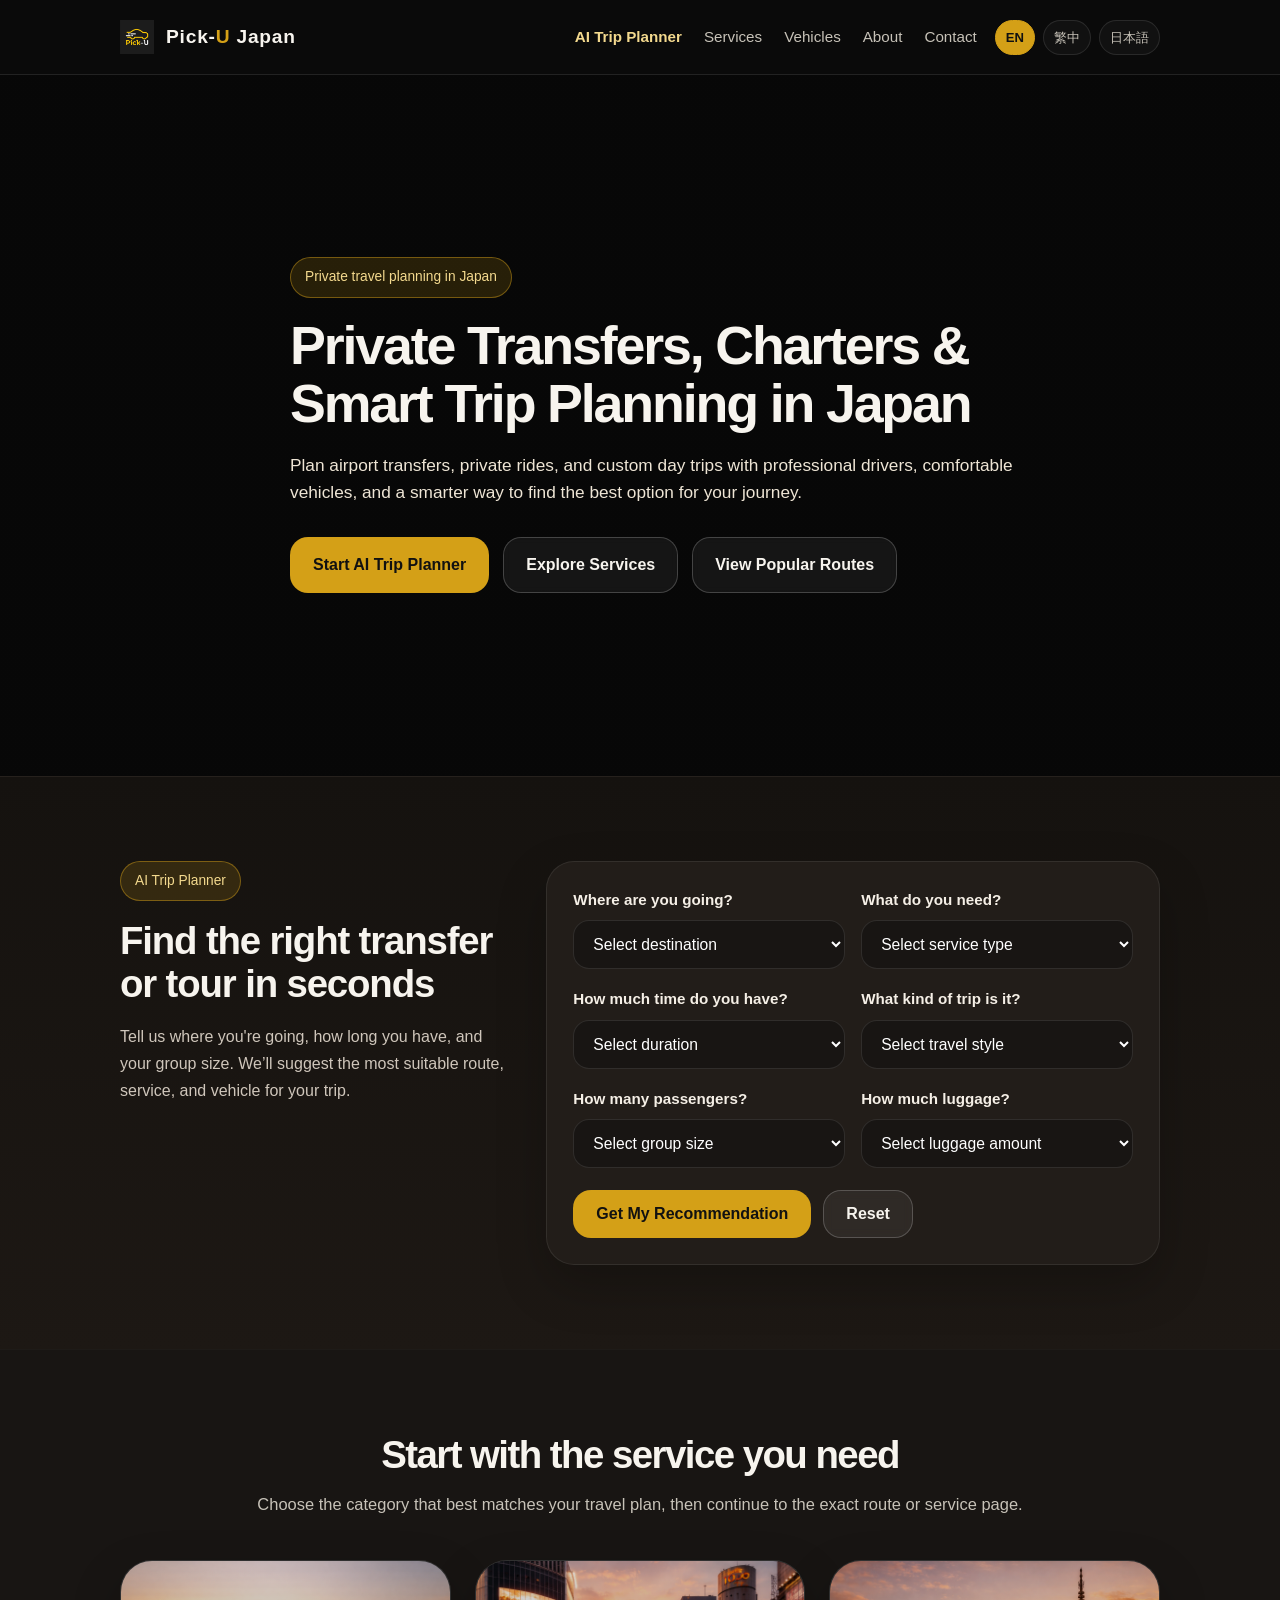
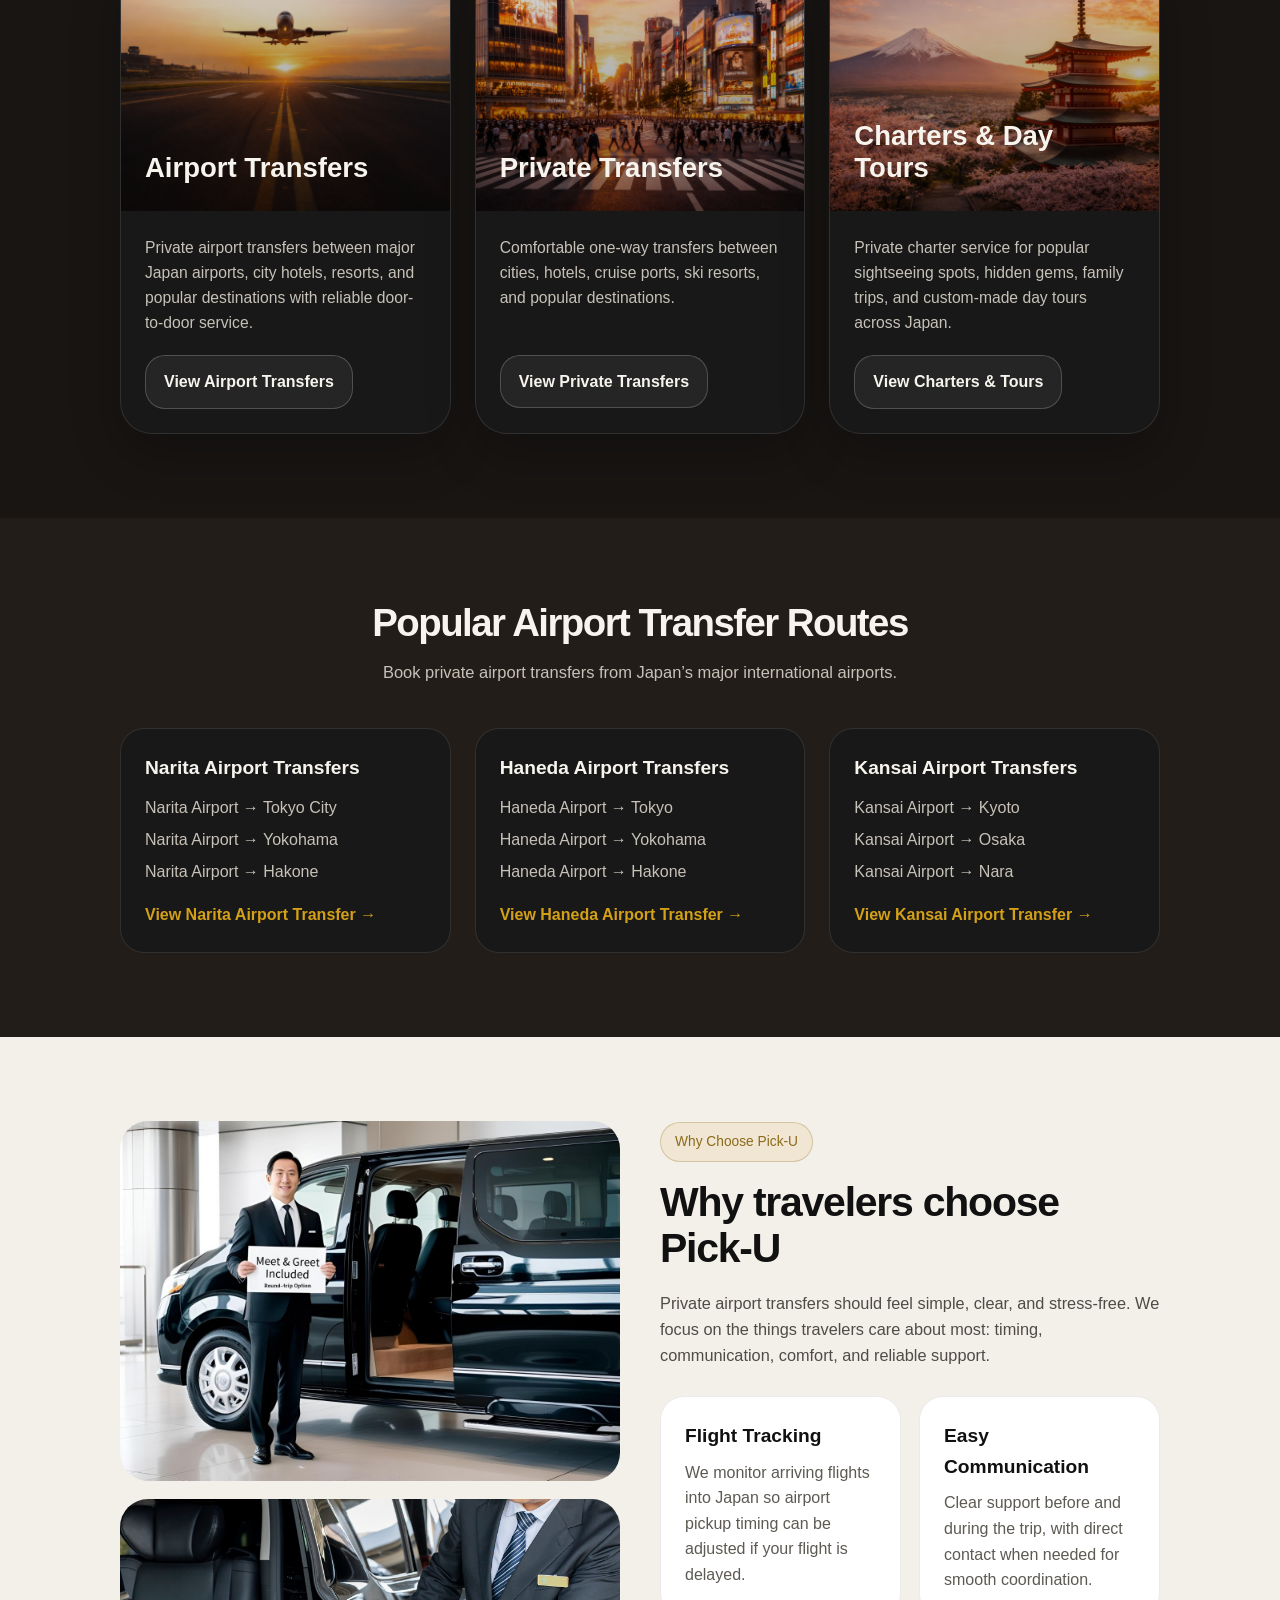
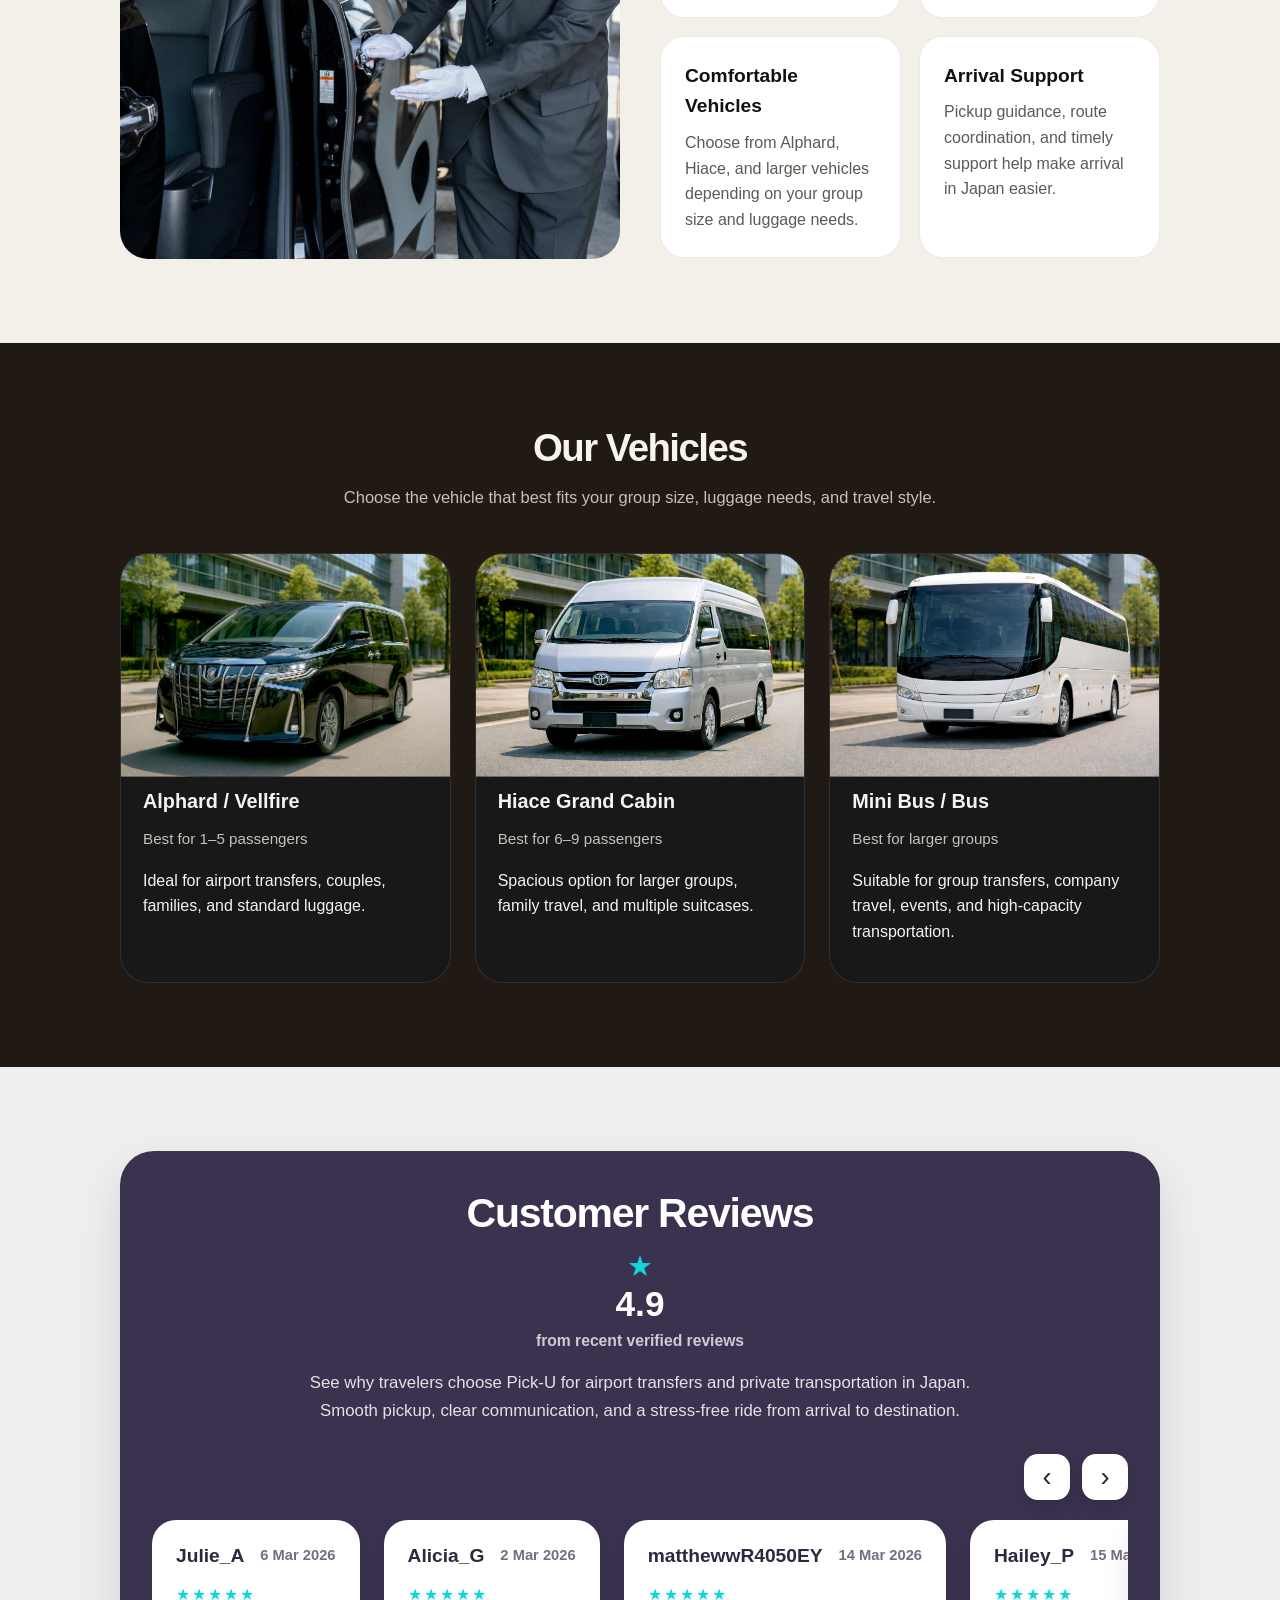
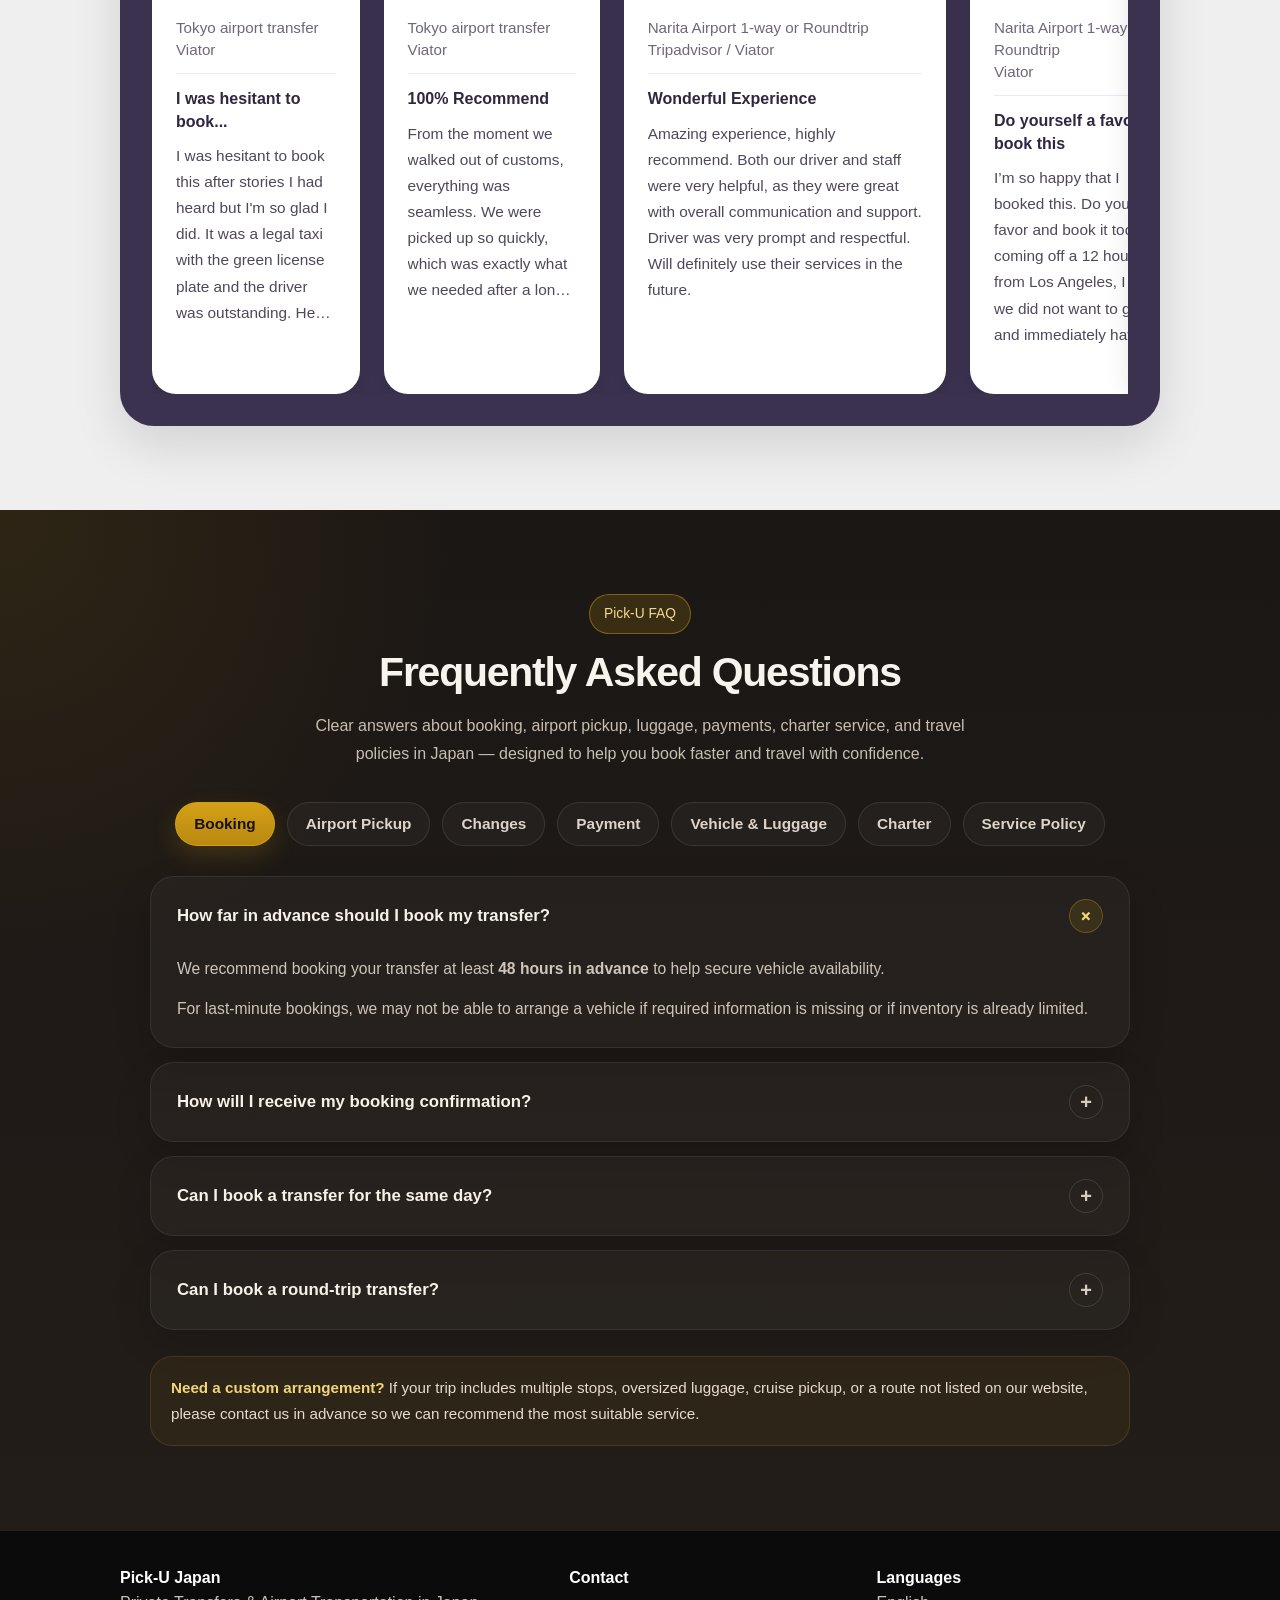
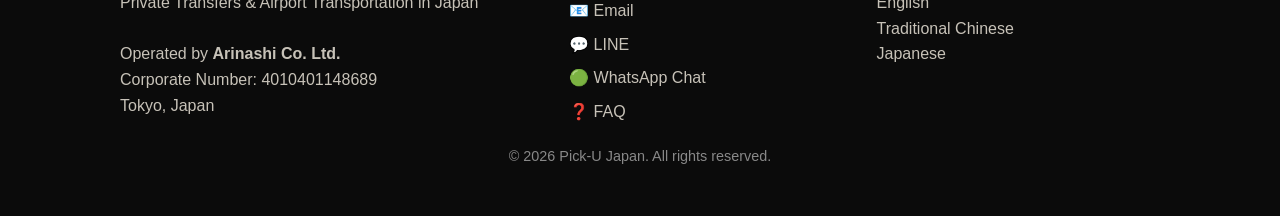
==== commit 7695285d: "Update index.html" ====
--- a/index.html
+++ b/index.html
@@ -227,48 +227,99 @@
       margin-bottom: 12px;
     }
 
-    /* Reviews - Pick-U style */
+    /* Reviews Section - Kiwi Taxi Inspired */
     .reviews-section {
-      background: #f3efe9;
+      background: #efefef;
       color: #111;
     }
 
-    .reviews-header {
+    .reviews-shell {
+      background: #3b3250;
+      color: #fff;
+      border-radius: 34px;
+      padding: 40px 32px 32px;
+      box-shadow: 0 20px 50px rgba(0,0,0,0.12);
+    }
+
+    .reviews-summary {
+      text-align: center;
+      max-width: 760px;
+      margin: 0 auto 28px;
+    }
+
+    .reviews-summary h2 {
+      margin: 0;
+      font-size: clamp(2rem, 3.2vw, 3.25rem);
+      line-height: 1.08;
+      color: #fff;
+      letter-spacing: -0.03em;
+    }
+
+    .reviews-score-wrap {
+      margin-top: 16px;
+      display: grid;
+      gap: 6px;
+      justify-items: center;
+    }
+
+    .reviews-score-icon {
+      font-size: 1.8rem;
+      line-height: 1;
+      color: #13d4d8;
+    }
+
+    .reviews-score {
+      font-size: 2.2rem;
+      font-weight: 800;
+      line-height: 1;
+      color: #fff;
+    }
+
+    .reviews-count {
+      color: rgba(255,255,255,0.75);
+      font-size: 0.98rem;
+      font-weight: 700;
+    }
+
+    .reviews-summary p {
+      margin: 16px auto 0;
+      color: rgba(255,255,255,0.86);
+      max-width: 720px;
+      font-size: 1.05rem;
+      line-height: 1.7;
+    }
+
+    .reviews-toolbar {
       display: flex;
-      align-items: flex-end;
-      justify-content: space-between;
-      gap: 20px;
-      margin-bottom: 28px;
-    }
-
-    .reviews-nav {
-      display: flex;
+      justify-content: flex-end;
       gap: 12px;
-      flex-shrink: 0;
-    }
-
-    .reviews-arrow {
-      width: 48px;
-      height: 48px;
-      border-radius: 999px;
-      border: 1px solid rgba(0,0,0,0.12);
+      margin-bottom: 20px;
+    }
+
+    .reviews-nav-btn {
+      width: 46px;
+      height: 46px;
+      border-radius: 14px;
+      border: 0;
       background: #fff;
-      color: #111;
+      color: #2b243a;
       font-size: 1.7rem;
       line-height: 1;
+      cursor: pointer;
       display: inline-flex;
       align-items: center;
       justify-content: center;
-      cursor: pointer;
-      transition: transform 0.18s ease, box-shadow 0.18s ease, border-color 0.18s ease, background 0.18s ease;
-      box-shadow: 0 8px 18px rgba(0,0,0,0.08);
-    }
-
-    .reviews-arrow:hover {
+      transition: transform 0.18s ease, box-shadow 0.18s ease, background 0.18s ease;
+      box-shadow: 0 8px 20px rgba(0,0,0,0.14);
+    }
+
+    .reviews-nav-btn:hover {
       transform: translateY(-2px);
-      border-color: rgba(212,160,23,0.45);
-      box-shadow: 0 12px 24px rgba(0,0,0,0.12);
-      background: #fffaf0;
+      background: #f7f7f7;
+    }
+
+    .reviews-nav-btn:active {
+      transform: translateY(0);
     }
 
     .reviews-viewport {
@@ -278,7 +329,7 @@
 
     #reviews-track {
       display: flex;
-      transition: transform 0.45s ease;
+      transition: transform .45s ease;
       will-change: transform;
     }
 
@@ -292,67 +343,76 @@
 
     .review-card {
       background: #fff;
-      border: 1px solid rgba(0,0,0,0.08);
-      border-radius: 26px;
+      border-radius: 24px;
       padding: 24px;
-      box-shadow: 0 16px 36px rgba(0,0,0,0.08);
+      color: #2a2433;
+      box-shadow: 0 10px 24px rgba(0,0,0,0.10);
       display: flex;
       flex-direction: column;
       min-height: 100%;
-      transition: transform 0.18s ease, box-shadow 0.18s ease, border-color 0.18s ease;
-    }
-
-    .review-card:hover {
-      transform: translateY(-4px);
-      box-shadow: 0 20px 40px rgba(0,0,0,0.12);
-      border-color: rgba(212,160,23,0.24);
+    }
+
+    .review-card-top {
+      display: flex;
+      align-items: flex-start;
+      justify-content: space-between;
+      gap: 16px;
+      margin-bottom: 14px;
+    }
+
+    .review-name {
+      margin: 0;
+      font-size: 1.2rem;
+      line-height: 1.2;
+      font-weight: 800;
+      color: #2f2740;
+    }
+
+    .review-date {
+      white-space: nowrap;
+      color: #766e82;
+      font-size: 0.92rem;
+      font-weight: 600;
     }
 
     .review-stars {
-      color: var(--gold);
-      font-size: 0.98rem;
+      color: #13d4d8;
+      font-size: 1rem;
       letter-spacing: 2px;
-      margin-bottom: 14px;
+      margin-bottom: 10px;
+    }
+
+    .review-source {
+      color: #6f667b;
+      font-size: 0.95rem;
+      line-height: 1.45;
+      margin-bottom: 12px;
+      min-height: 44px;
+    }
+
+    .review-divider {
+      height: 1px;
+      background: #ece8f1;
+      margin: 0 0 14px;
     }
 
     .review-title {
-      margin: 0 0 12px;
-      font-size: 1.1rem;
+      margin: 0 0 10px;
+      font-size: 1rem;
+      font-weight: 800;
+      color: #2f2740;
       line-height: 1.4;
-      color: #111;
-      font-weight: 700;
     }
 
     .review-text {
       margin: 0;
-      color: #5d5953;
-      font-size: 0.97rem;
-      line-height: 1.75;
+      color: #4f475b;
+      line-height: 1.7;
+      font-size: 0.96rem;
       display: -webkit-box;
-      -webkit-line-clamp: 5;
+      -webkit-line-clamp: 7;
       -webkit-box-orient: vertical;
       overflow: hidden;
-      min-height: 8.75em;
-    }
-
-    .review-meta {
-      margin-top: 18px;
-      padding-top: 16px;
-      border-top: 1px solid rgba(0,0,0,0.08);
-    }
-
-    .review-name {
-      margin: 0;
-      color: #111;
-      font-size: 0.96rem;
-      font-weight: 700;
-    }
-
-    .review-source {
-      margin-top: 4px;
-      color: #7b746a;
-      font-size: 0.9rem;
-      line-height: 1.5;
     }
 
     .why-choose-top-img {
@@ -529,7 +589,6 @@
       line-height: 1.55;
     }
 
-    /* FAQ Section Upgrade */
     .faq-section-upgraded {
       background:
         radial-gradient(circle at top left, rgba(212,160,23,0.10), transparent 28%),
@@ -787,6 +846,10 @@
       .ai-grid-2 {
         grid-template-columns: 1fr;
       }
+
+      .reviews-shell {
+        padding: 34px 22px 24px;
+      }
     }
 
     @media (max-width: 820px) {
@@ -802,11 +865,6 @@
       .faq-answer-inner {
         padding: 0 18px 20px;
       }
-
-      .reviews-header {
-        flex-direction: column;
-        align-items: flex-start;
-      }
     }
 
     @media (max-width: 700px) {
@@ -814,8 +872,16 @@
         grid-template-columns: 1fr;
       }
 
-      .review-text {
-        -webkit-line-clamp: 6;
+      .reviews-toolbar {
+        margin-bottom: 16px;
+      }
+
+      .reviews-nav-btn {
+        width: 44px;
+        height: 44px;
+      }
+
+      .review-source {
         min-height: auto;
       }
     }
@@ -1130,22 +1196,28 @@
 
   <section class="section reviews-section" id="reviews">
     <div class="container">
-      <div class="reviews-header">
-        <div class="section-header" style="margin-bottom:0;">
-          <h2 style="color:#111; font-size: clamp(2rem, 3.1vw, 3rem);">What Our Customers Say</h2>
-          <p style="color:#5f5a52; max-width:760px;">
-            Real feedback from travelers who booked private airport transfers and chauffeur services with Pick-U in Japan.
+      <div class="reviews-shell">
+        <div class="reviews-summary">
+          <h2>Customer Reviews</h2>
+          <div class="reviews-score-wrap">
+            <div class="reviews-score-icon">★</div>
+            <div class="reviews-score">4.9</div>
+            <div class="reviews-count">from recent verified reviews</div>
+          </div>
+          <p>
+            See why travelers choose Pick-U for airport transfers and private transportation in Japan.
+            Smooth pickup, clear communication, and a stress-free ride from arrival to destination.
           </p>
         </div>
 
-        <div class="reviews-nav" aria-label="Review navigation">
-          <button type="button" class="reviews-arrow" id="reviewsPrev" aria-label="Previous reviews">‹</button>
-          <button type="button" class="reviews-arrow" id="reviewsNext" aria-label="Next reviews">›</button>
+        <div class="reviews-toolbar" aria-label="Review navigation">
+          <button type="button" class="reviews-nav-btn" id="reviewsPrev" aria-label="Previous reviews">‹</button>
+          <button type="button" class="reviews-nav-btn" id="reviewsNext" aria-label="Next reviews">›</button>
         </div>
-      </div>
-
-      <div class="reviews-viewport">
-        <div id="reviews-track"></div>
+
+        <div class="reviews-viewport">
+          <div id="reviews-track"></div>
+        </div>
       </div>
     </div>
   </section>
@@ -1707,4 +1779,533 @@
       {
         "@type": "Question",
         "name": "How many passengers and luggage can each vehicle carry?",
-       
+        "acceptedAnswer": {
+          "@type": "Answer",
+          "text": "Each vehicle type has a maximum passenger and luggage capacity. Alphard, up to 6 passengers, is recommended for up to 4 passengers with 4 large suitcases. Hiace, up to 9 passengers, is recommended for larger groups or extra luggage. For comfort and safety, luggage capacity must always be respected."
+        }
+      },
+      {
+        "@type": "Question",
+        "name": "Can 6 passengers with 6 suitcases fit in one Alphard?",
+        "acceptedAnswer": {
+          "@type": "Answer",
+          "text": "No. One Alphard cannot safely accommodate 6 passengers with 6 large suitcases. In this case, we recommend either booking a Hiace van or reserving two Alphard vehicles."
+        }
+      },
+      {
+        "@type": "Question",
+        "name": "What is included in a charter service?",
+        "acceptedAnswer": {
+          "@type": "Answer",
+          "text": "A charter service includes a private vehicle and driver, a flexible itinerary within the reserved time, and multiple stops if required. Parking and highway tolls may be included depending on the tour area."
+        }
+      },
+      {
+        "@type": "Question",
+        "name": "Can we eat food inside the vehicle?",
+        "acceptedAnswer": {
+          "@type": "Answer",
+          "text": "For cleanliness and comfort, eating inside the vehicle is generally not permitted. Drinks with secure lids are usually acceptable."
+        }
+      },
+      {
+        "@type": "Question",
+        "name": "Are child seats available?",
+        "acceptedAnswer": {
+          "@type": "Answer",
+          "text": "Yes. Child seats are available upon request. For a one-way transfer, one booster seat is provided free of charge. For full-day charter bookings, please let us know the child’s age in advance if an additional child seat is required. Additional charges may apply depending on the seat type and quantity."
+        }
+      },
+      {
+        "@type": "Question",
+        "name": "Is there any extra charge?",
+        "acceptedAnswer": {
+          "@type": "Answer",
+          "text": "Yes. Extra charges may apply depending on the booking conditions. Transfers between 22:00 and 06:00 require a night surcharge. We normally do not operate between 02:00 and 05:00 except by prior arrangement. Extra charges may also apply for transfers outside the designated area, beyond the free waiting time, extra stops for one-way transfers, and Yokohama port pickups."
+        }
+      }
+    ]
+  }
+  </script>
+
+  <script>
+    const reviews = [
+      {
+        name: "Julie_A",
+        date: "6 Mar 2026",
+        source: "Viator",
+        route: "Tokyo airport transfer",
+        title: "I was hesitant to book...",
+        text: "I was hesitant to book this after stories I had heard but I'm so glad I did. It was a legal taxi with the green license plate and the driver was outstanding. He met us in the airport and it could not have been easier to communicate on WhatsApp and find him. This saved us so much time and since we arrived at 10pm it was perfect. I was walking to Tokyo Tower by 11:30. Book this, don't hesitate!"
+      },
+      {
+        name: "Alicia_G",
+        date: "2 Mar 2026",
+        source: "Viator",
+        route: "Tokyo airport transfer",
+        title: "100% Recommend",
+        text: "From the moment we walked out of customs, everything was seamless. We were picked up so quickly, which was exactly what we needed after a long flight. It completely took the stress out of trying to navigate the train system with luggage and tired travellers. Smooth, easy, and hassle-free from start to finish. Would 100% recommend — such a great way to start our time in Tokyo."
+      },
+      {
+        name: "matthewwR4050EY",
+        date: "14 Mar 2026",
+        source: "Tripadvisor / Viator",
+        route: "Narita Airport 1-way or Roundtrip",
+        title: "Wonderful Experience",
+        text: "Amazing experience, highly recommend. Both our driver and staff were very helpful, as they were great with overall communication and support. Driver was very prompt and respectful. Will definitely use their services in the future."
+      },
+      {
+        name: "Hailey_P",
+        date: "15 Mar 2026",
+        source: "Viator",
+        route: "Narita Airport 1-way or Roundtrip",
+        title: "Do yourself a favor & book this",
+        text: "I’m so happy that I booked this. Do yourself a favor and book it too. After coming off a 12 hour flight from Los Angeles, I knew we did not want to get off and immediately have to figure out public transportation to get to our hotel. This ride allowed us to relax, the seats even reclined, and after we reached the hotel, we were allowed to enjoy the rest of our first day fully. Xisiyuan was a great driver, helped us with our bags, and was very communicative through WhatsApp. He even showed up early to make sure he didn’t miss us."
+      },
+      {
+        name: "LadyTRM",
+        date: "15 Mar 2026",
+        source: "Viator",
+        route: "Tokyo ⇆ Haneda Airport Roundtrip",
+        title: "Airport Transfer Roundtrip",
+        text: "I used this company for a round trip transfer from and to the airport. Both times the driver was early, communicated well with me, and was professional. I recommend this company."
+      },
+      {
+        name: "Christie Nekzad",
+        date: "11 Mar 2026",
+        source: "GetYourGuide",
+        route: "Haneda Airport Meet & Greet",
+        title: "Excellent service",
+        text: "I really do appreciate it when the driver was able to pick us up on the time that I requested. They go out of their way to make it a smooth and worry free ride and they do value your time. The communication is excellent on where to pick us up and texted me when he arrived. I also sent a message before we left JFK New York and when we landed I saw their reply. Excellent service. Arigato!"
+      },
+      {
+        name: "Annette Ahuna",
+        date: "15 Mar 2026",
+        source: "GetYourGuide",
+        route: "Haneda Airport Meet & Greet / Flight Tracking",
+        title: "Best decision for our first trip to Japan",
+        text: "We were coming in from Hawaii after about 8 hours. This was our first trip to Japan and we came in around 7:45 pm. I figured instead of trying to figure out the train system at that time, plus tired too, I booked this private transportation. It was the best decision. Our driver was wonderful in communicating with me. He was also patient and kind. Thank you for welcoming us to Japan and getting us to our hotel safely."
+      },
+      {
+        name: "Tanja Bölke",
+        date: "14 Mar 2026",
+        source: "GetYourGuide",
+        route: "Narita Airport Meet & Greet",
+        title: "Very punctual and accommodating",
+        text: "The guide was very punctual thanks to communication via WhatsApp, very accommodating, and even carried the suitcases for the woman and the youngest child. For an additional fee, we were picked up right at the airport after customs with a name tag."
+      },
+      {
+        name: "Rachel L.",
+        date: "Recent review",
+        source: "Viator",
+        route: "Airport transfer",
+        title: "Great service",
+        text: "Absolutely seamless experience. The driver was professional, communication was excellent, and everything was very smooth from pickup to arrival."
+      },
+      {
+        name: "Joel S.",
+        date: "Recent review",
+        source: "Tripadvisor",
+        route: "Narita airport pickup",
+        title: "Top-notch service in Tokyo",
+        text: "The driver went above and beyond during pickup at Narita Airport. The ride was smooth, safe, and comfortable for the whole group."
+      },
+      {
+        name: "Nicole R.",
+        date: "Recent review",
+        source: "Viator",
+        route: "Family transfer",
+        title: "Great for larger families",
+        text: "Such a good option if you have a few people in your traveling party. Easy to book, very efficient, and communication was great."
+      },
+      {
+        name: "Mario C.",
+        date: "Recent review",
+        source: "Viator",
+        route: "Round trip Narita to Tokyo",
+        title: "Patient and reliable",
+        text: "The driver waited patiently despite delays at immigration and customs, and both the arrival and return transfer were smooth."
+      }
+    ];
+
+    const track = document.getElementById('reviews-track');
+    const prevBtn = document.getElementById('reviewsPrev');
+    const nextBtn = document.getElementById('reviewsNext');
+    let currentPage = 0;
+
+    function getReviewsPerPage() {
+      if (window.innerWidth < 700) return 1;
+      if (window.innerWidth < 1100) return 2;
+      return 4;
+    }
+
+    function createReviewCard(review) {
+      const card = document.createElement('div');
+      card.className = 'review-card';
+      card.innerHTML = `
+        <div class="review-card-top">
+          <h3 class="review-name">${review.name}</h3>
+          <div class="review-date">${review.date}</div>
+        </div>
+        <div class="review-stars">★★★★★</div>
+        <div class="review-source">${review.route}<br>${review.source}</div>
+        <div class="review-divider"></div>
+        <div class="review-title">${review.title}</div>
+        <p class="review-text">${review.text}</p>
+      `;
+      return card;
+    }
+
+    function renderReviews() {
+      const perPage = getReviewsPerPage();
+      const pageCount = Math.ceil(reviews.length / perPage);
+      currentPage = Math.min(currentPage, Math.max(pageCount - 1, 0));
+      track.innerHTML = '';
+
+      for (let i = 0; i < pageCount; i++) {
+        const page = document.createElement('div');
+        page.className = 'reviews-page';
+
+        const pageReviews = reviews.slice(i * perPage, i * perPage + perPage);
+        pageReviews.forEach((review) => {
+          page.appendChild(createReviewCard(review));
+        });
+
+        track.appendChild(page);
+      }
+
+      updateReviews();
+    }
+
+    function updateReviews() {
+      track.style.transform = `translateX(-${currentPage * 100}%)`;
+    }
+
+    function goToPrevReviews() {
+      const perPage = getReviewsPerPage();
+      const pageCount = Math.ceil(reviews.length / perPage);
+      currentPage = (currentPage - 1 + pageCount) % pageCount;
+      updateReviews();
+    }
+
+    function goToNextReviews() {
+      const perPage = getReviewsPerPage();
+      const pageCount = Math.ceil(reviews.length / perPage);
+      currentPage = (currentPage + 1) % pageCount;
+      updateReviews();
+    }
+
+    if (prevBtn && nextBtn) {
+      prevBtn.addEventListener('click', goToPrevReviews);
+      nextBtn.addEventListener('click', goToNextReviews);
+    }
+
+    window.addEventListener('resize', renderReviews);
+    renderReviews();
+  </script>
+
+  <script>
+    const aiPlannerBtn = document.getElementById('aiPlannerBtn');
+    const aiPlannerReset = document.getElementById('aiPlannerReset');
+    const aiResult = document.getElementById('aiResult');
+    const aiResultTitle = document.getElementById('aiResultTitle');
+    const aiResultText = document.getElementById('aiResultText');
+    const aiResultList = document.getElementById('aiResultList');
+    const aiResultLinks = document.getElementById('aiResultLinks');
+    const aiResultNote = document.getElementById('aiResultNote');
+
+    if (
+      aiPlannerBtn &&
+      aiPlannerReset &&
+      aiResult &&
+      aiResultTitle &&
+      aiResultText &&
+      aiResultList &&
+      aiResultLinks &&
+      aiResultNote
+    ) {
+      function getPlannerValues() {
+        return {
+          destination: document.getElementById('aiDestination').value,
+          service: document.getElementById('aiService').value,
+          duration: document.getElementById('aiDuration').value,
+          style: document.getElementById('aiStyle').value,
+          group: document.getElementById('aiGroup').value,
+          luggage: document.getElementById('aiLuggage').value
+        };
+      }
+
+      function vehicleSuggestion(group, luggage) {
+        if (group === '10+') return 'Mini Bus / Bus';
+        if (group === '6-9') return 'Hiace Grand Cabin';
+        if (group === '3-5' && luggage === 'many') return 'Hiace Grand Cabin';
+        return 'Alphard / Vellfire';
+      }
+
+      function buildLinks(links) {
+        aiResultLinks.innerHTML = '';
+        links.forEach(link => {
+          const a = document.createElement('a');
+          a.href = link.href;
+          a.className = link.secondary ? 'btn btn-secondary' : 'btn btn-primary';
+          a.textContent = link.label;
+          if (link.targetBlank) a.target = '_blank';
+          aiResultLinks.appendChild(a);
+        });
+      }
+
+      function buildList(items) {
+        aiResultList.innerHTML = '';
+        items.forEach(item => {
+          const li = document.createElement('li');
+          li.textContent = item;
+          aiResultList.appendChild(li);
+        });
+      }
+
+      function getRecommendation(data) {
+        const vehicle = vehicleSuggestion(data.group, data.luggage);
+
+        if (!data.destination || !data.service || !data.duration) {
+          return {
+            title: 'Complete a few more trip details',
+            text: 'Please select your destination, service type, and duration so we can suggest the most suitable option.',
+            list: [
+              'Choose where you are going',
+              'Choose the type of service you need',
+              'Choose whether this is a one-way trip or a longer charter'
+            ],
+            links: [],
+            note: 'Once those details are selected, your recommendation will appear here.'
+          };
+        }
+
+        if (data.destination === 'tokyo' && data.service === 'airport') {
+          return {
+            title: 'Tokyo Airport Transfer',
+            text: 'A private airport transfer is the best fit for a smooth arrival or departure in Tokyo.',
+            list: [
+              'Best for direct hotel-to-airport or airport-to-hotel travel',
+              `Recommended vehicle: ${vehicle}`,
+              'Ideal if you want the fastest and simplest booking option'
+            ],
+            links: [
+              { label: 'View Airport Transfers', href: 'airport-transfers.html' },
+              { label: 'Book Narita Transfer', href: 'https://widgets.bokun.io/online-sales/11dad9b8-4629-4114-ab40-b6ce758d47ae/experience/1046669', targetBlank: true, secondary: true }
+            ],
+            note: 'If you are arriving at Haneda instead of Narita, you can also choose the Tokyo airport transfer page and select the correct route.'
+          };
+        }
+
+        if (data.destination === 'mtfuji' && (data.service === 'charter' || data.duration === '8h' || data.duration === '10h' || data.duration === 'fullday')) {
+          return {
+            title: 'Mt Fuji Private Charter / Day Tour',
+            text: 'A private charter is the most suitable option for visiting Mt Fuji comfortably with sightseeing stops along the way.',
+            list: [
+              'Best for scenic stops and flexible pacing',
+              `Recommended vehicle: ${vehicle}`,
+              'Suitable for families, photographers, and travelers who want a full private day'
+            ],
+            links: [
+              { label: 'View Charters & Tours', href: 'charters.html' },
+              { label: 'Contact for Custom Mt Fuji Plan', href: 'contact.html', secondary: true }
+            ],
+            note: 'Popular routes often include Lake Kawaguchi, Chureito Pagoda, Oshino Hakkai, and flexible photo stops depending on traffic and weather.'
+          };
+        }
+
+        if (data.destination === 'hakone' && (data.service === 'charter' || data.service === 'private')) {
+          return {
+            title: 'Hakone Private Transfer or Charter',
+            text: 'Hakone works best with either a direct private transfer or a charter if you want sightseeing during the day.',
+            list: [
+              'Choose private transfer for simple point-to-point travel',
+              'Choose charter if you want to stop for sightseeing',
+              `Recommended vehicle: ${vehicle}`
+            ],
+            links: [
+              { label: 'View Private Transfers', href: 'private-transfers.html' },
+              { label: 'View Charters & Tours', href: 'charters.html', secondary: true }
+            ],
+            note: 'Hakone travel time can vary, so a charter is often better if you want a more relaxed plan with stops.'
+          };
+        }
+
+        if (data.destination === 'yokohama' && (data.service === 'cruise' || data.service === 'private')) {
+          return {
+            title: 'Yokohama Cruise Port Transfer / Tour',
+            text: 'For cruise arrivals or departures, a dedicated private transfer or short charter is the most suitable option.',
+            list: [
+              'Useful for port pickup with luggage',
+              'Good option for cruise guests with limited time',
+              `Recommended vehicle: ${vehicle}`
+            ],
+            links: [
+              { label: 'View Private Transfers', href: 'private-transfers.html' },
+              { label: 'Ask for Cruise Port Arrangement', href: 'contact.html', secondary: true }
+            ],
+            note: 'If you have extra time before hotel check-in or airport drop-off, a short custom route can often be arranged in advance.'
+          };
+        }
+
+        if (data.destination === 'osaka' && data.service === 'airport') {
+          return {
+            title: 'Kansai Airport Transfer',
+            text: 'A Kansai airport transfer is the best fit for direct travel between the airport and Osaka, Kyoto, or nearby areas.',
+            list: [
+              'Simple and direct airport pickup or drop-off',
+              `Recommended vehicle: ${vehicle}`,
+              'Suitable for Osaka, Kyoto, and Nara routes'
+            ],
+            links: [
+              { label: 'View Airport Transfers', href: 'airport-transfers.html' },
+              { label: 'Book Kansai Airport Transfer', href: 'https://widgets.bokun.io/online-sales/11dad9b8-4629-4114-ab40-b6ce758d47ae/experience/1067188', targetBlank: true, secondary: true }
+            ],
+            note: 'If your group is large or you plan to stop in more than one place, a charter may be more suitable than a simple transfer.'
+          };
+        }
+
+        if (data.service === 'charter' || data.duration === '8h' || data.duration === '10h' || data.duration === 'fullday') {
+          return {
+            title: 'Private Charter / Day Tour',
+            text: 'Based on your selections, a private charter is the most flexible option for combining transfers, sightseeing, and custom stops.',
+            list: [
+              'Best for travelers who want more than a direct transfer',
+              'Suitable for multiple stops and flexible routing',
+              `Recommended vehicle: ${vehicle}`
+            ],
+            links: [
+              { label: 'View Charters & Tours', href: 'charters.html' },
+              { label: 'Ask for Custom Plan', href: 'contact.html', secondary: true }
+            ],
+            note: 'This option is especially useful if you want to combine airport pickup, sightseeing, shopping, or hotel drop-off in one itinerary.'
+          };
+        }
+
+        if (data.service === 'private' || data.duration === 'oneway') {
+          return {
+            title: 'Private Point-to-Point Transfer',
+            text: 'A private transfer is the most suitable option for direct travel between hotels, cities, ports, airports, or resorts.',
+            list: [
+              'Best for one-way travel without a longer sightseeing plan',
+              `Recommended vehicle: ${vehicle}`,
+              'Simple booking flow and efficient routing'
+            ],
+            links: [
+              { label: 'View Private Transfers', href: 'private-transfers.html' },
+              { label: 'Contact for Route Check', href: 'contact.html', secondary: true }
+            ],
+            note: 'If your route includes several stops or waiting time, a charter may be a better fit than a standard transfer.'
+          };
+        }
+
+        return {
+          title: 'Custom private travel recommendation',
+          text: 'Your trip looks slightly more customized, so the best next step is to check our service categories or contact us for a tailored plan.',
+          list: [
+            `Suggested vehicle direction: ${vehicle}`,
+            'You may need a custom route or service combination',
+            'A private charter may be more suitable than a standard transfer'
+          ],
+          links: [
+            { label: 'Explore Services', href: '#services' },
+            { label: 'Contact Us', href: 'contact.html', secondary: true }
+          ],
+          note: 'This is common for multi-stop routes, port travel, special luggage arrangements, and custom sightseeing requests.'
+        };
+      }
+
+      aiPlannerBtn.addEventListener('click', () => {
+        const data = getPlannerValues();
+        const result = getRecommendation(data);
+
+        aiResultTitle.textContent = result.title;
+        aiResultText.textContent = result.text;
+        buildList(result.list);
+        buildLinks(result.links);
+        aiResultNote.textContent = result.note || '';
+        aiResult.classList.add('show');
+        aiResult.scrollIntoView({ behavior: 'smooth', block: 'nearest' });
+      });
+
+      aiPlannerReset.addEventListener('click', () => {
+        setTimeout(() => {
+          aiResult.classList.remove('show');
+          aiResultTitle.textContent = 'Recommended service';
+          aiResultText.textContent = 'Your result will appear here.';
+          aiResultList.innerHTML = '';
+          aiResultLinks.innerHTML = '';
+          aiResultNote.textContent = '';
+        }, 0);
+      });
+    }
+  </script>
+
+  <script>
+    const faqTabs = document.querySelectorAll('.faq-tab');
+    const faqPanels = document.querySelectorAll('.faq-panel');
+
+    faqTabs.forEach(tab => {
+      tab.addEventListener('click', () => {
+        const target = tab.dataset.faqTab;
+
+        faqTabs.forEach(item => {
+          item.classList.remove('active');
+          item.setAttribute('aria-selected', 'false');
+        });
+
+        faqPanels.forEach(panel => {
+          panel.classList.remove('active');
+        });
+
+        tab.classList.add('active');
+        tab.setAttribute('aria-selected', 'true');
+
+        const activePanel = document.querySelector(`.faq-panel[data-faq-panel="${target}"]`);
+        if (activePanel) {
+          activePanel.classList.add('active');
+        }
+      });
+    });
+
+    function setupAccordion(container) {
+      const cards = container.querySelectorAll('.faq-card');
+
+      cards.forEach(card => {
+        const button = card.querySelector('.faq-question');
+        const answer = card.querySelector('.faq-answer');
+
+        if (!button || !answer) return;
+
+        button.addEventListener('click', () => {
+          const isOpen = card.classList.contains('open');
+
+          cards.forEach(otherCard => {
+            otherCard.classList.remove('open');
+            const otherBtn = otherCard.querySelector('.faq-question');
+            const otherAnswer = otherCard.querySelector('.faq-answer');
+            if (otherBtn) otherBtn.setAttribute('aria-expanded', 'false');
+            if (otherAnswer) otherAnswer.style.maxHeight = null;
+          });
+
+          if (!isOpen) {
+            card.classList.add('open');
+            button.setAttribute('aria-expanded', 'true');
+            answer.style.maxHeight = answer.scrollHeight + 'px';
+          }
+        });
+      });
+    }
+
+    document.querySelectorAll('.faq-accordion').forEach(setupAccordion);
+
+    window.addEventListener('resize', () => {
+      document.querySelectorAll('.faq-card.open .faq-answer').forEach(answer => {
+        answer.style.maxHeight = answer.scrollHeight + 'px';
+      });
+    });
+  </script>
+
+  <script src="includes.js"></script>
+</body>
+</html>
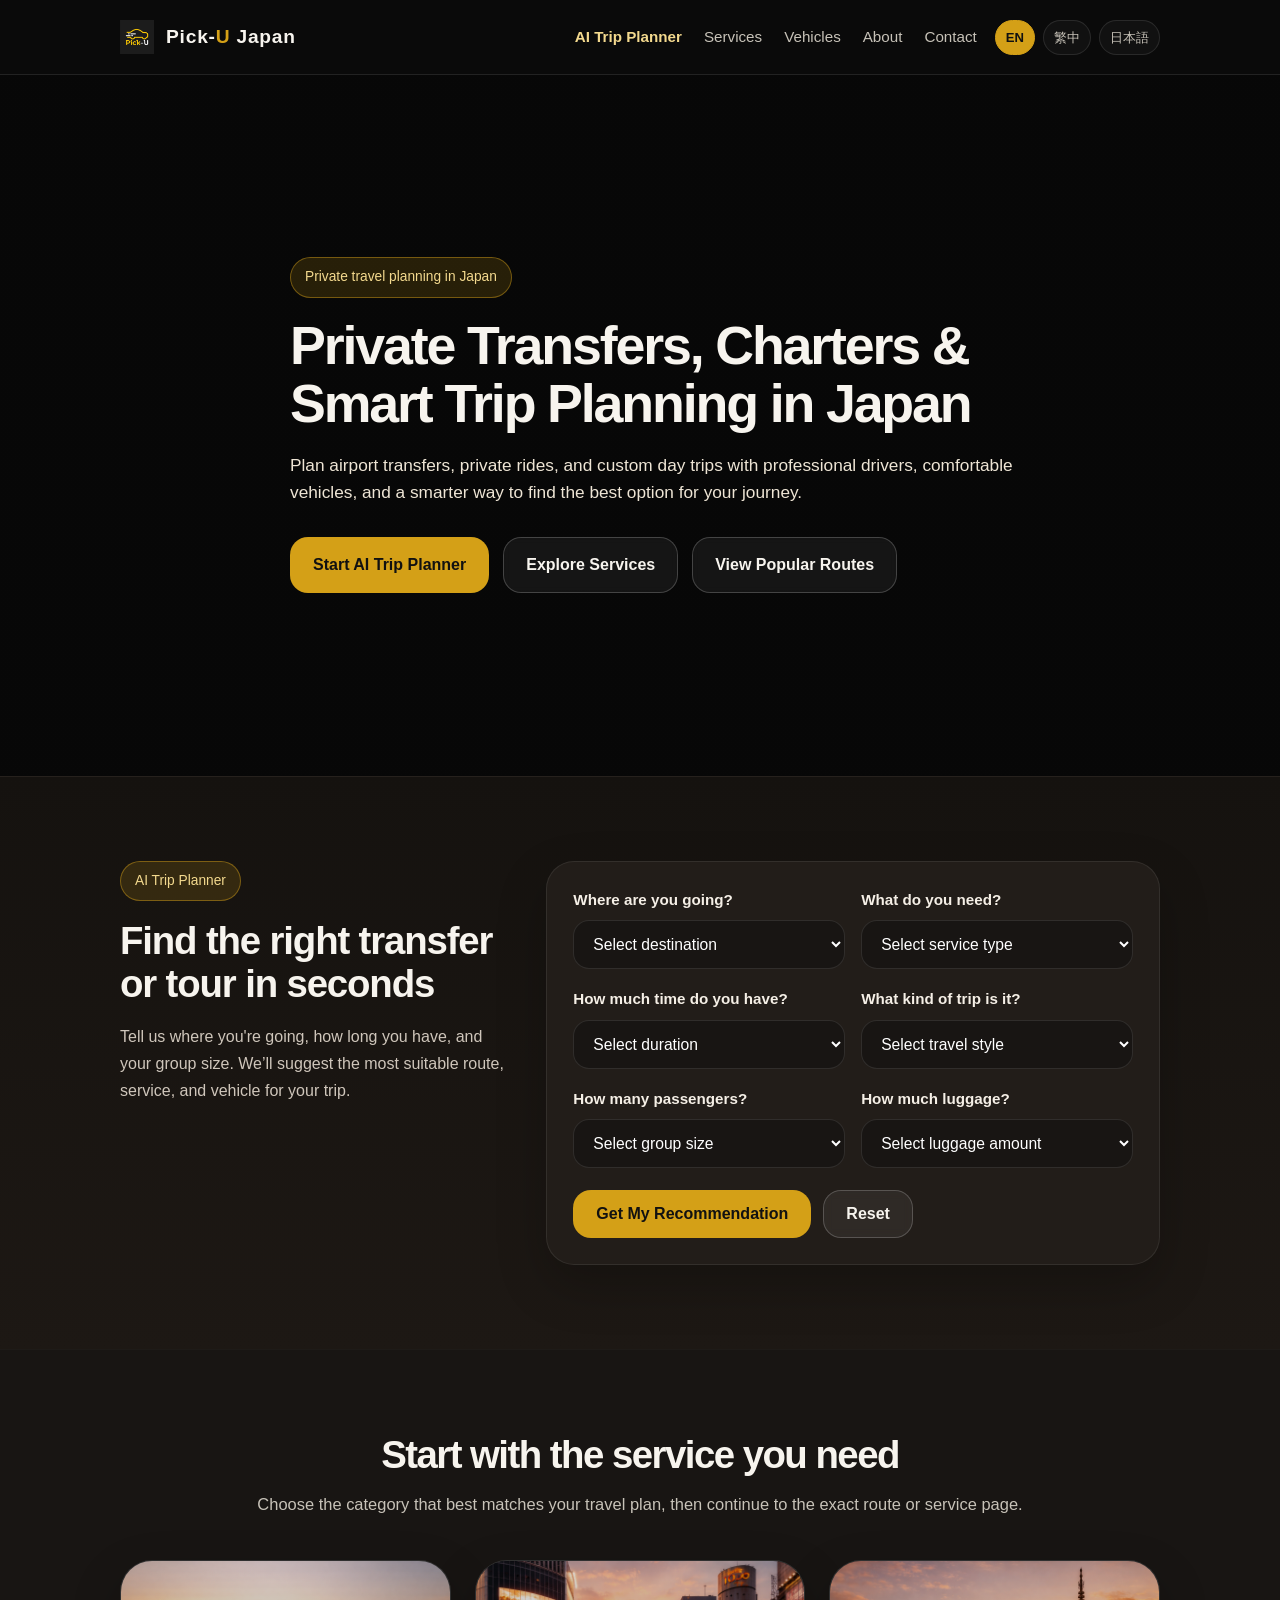
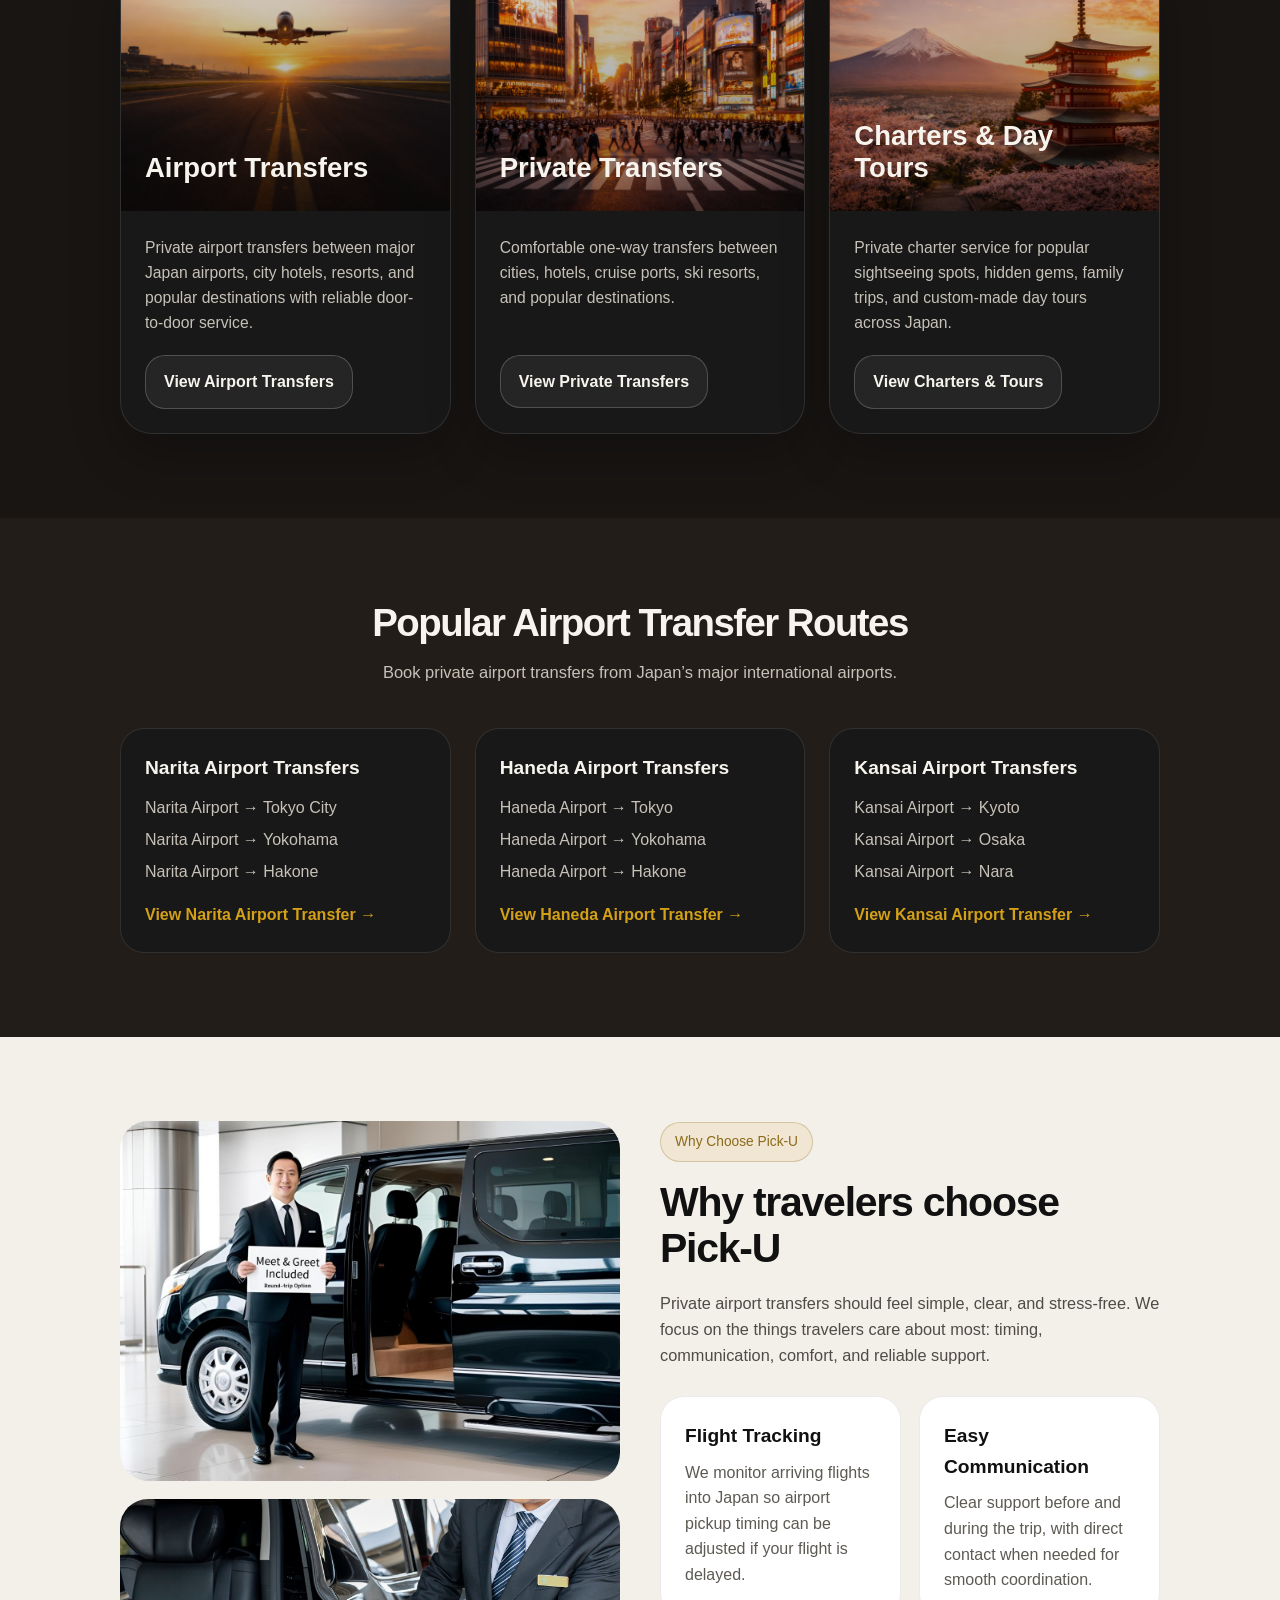
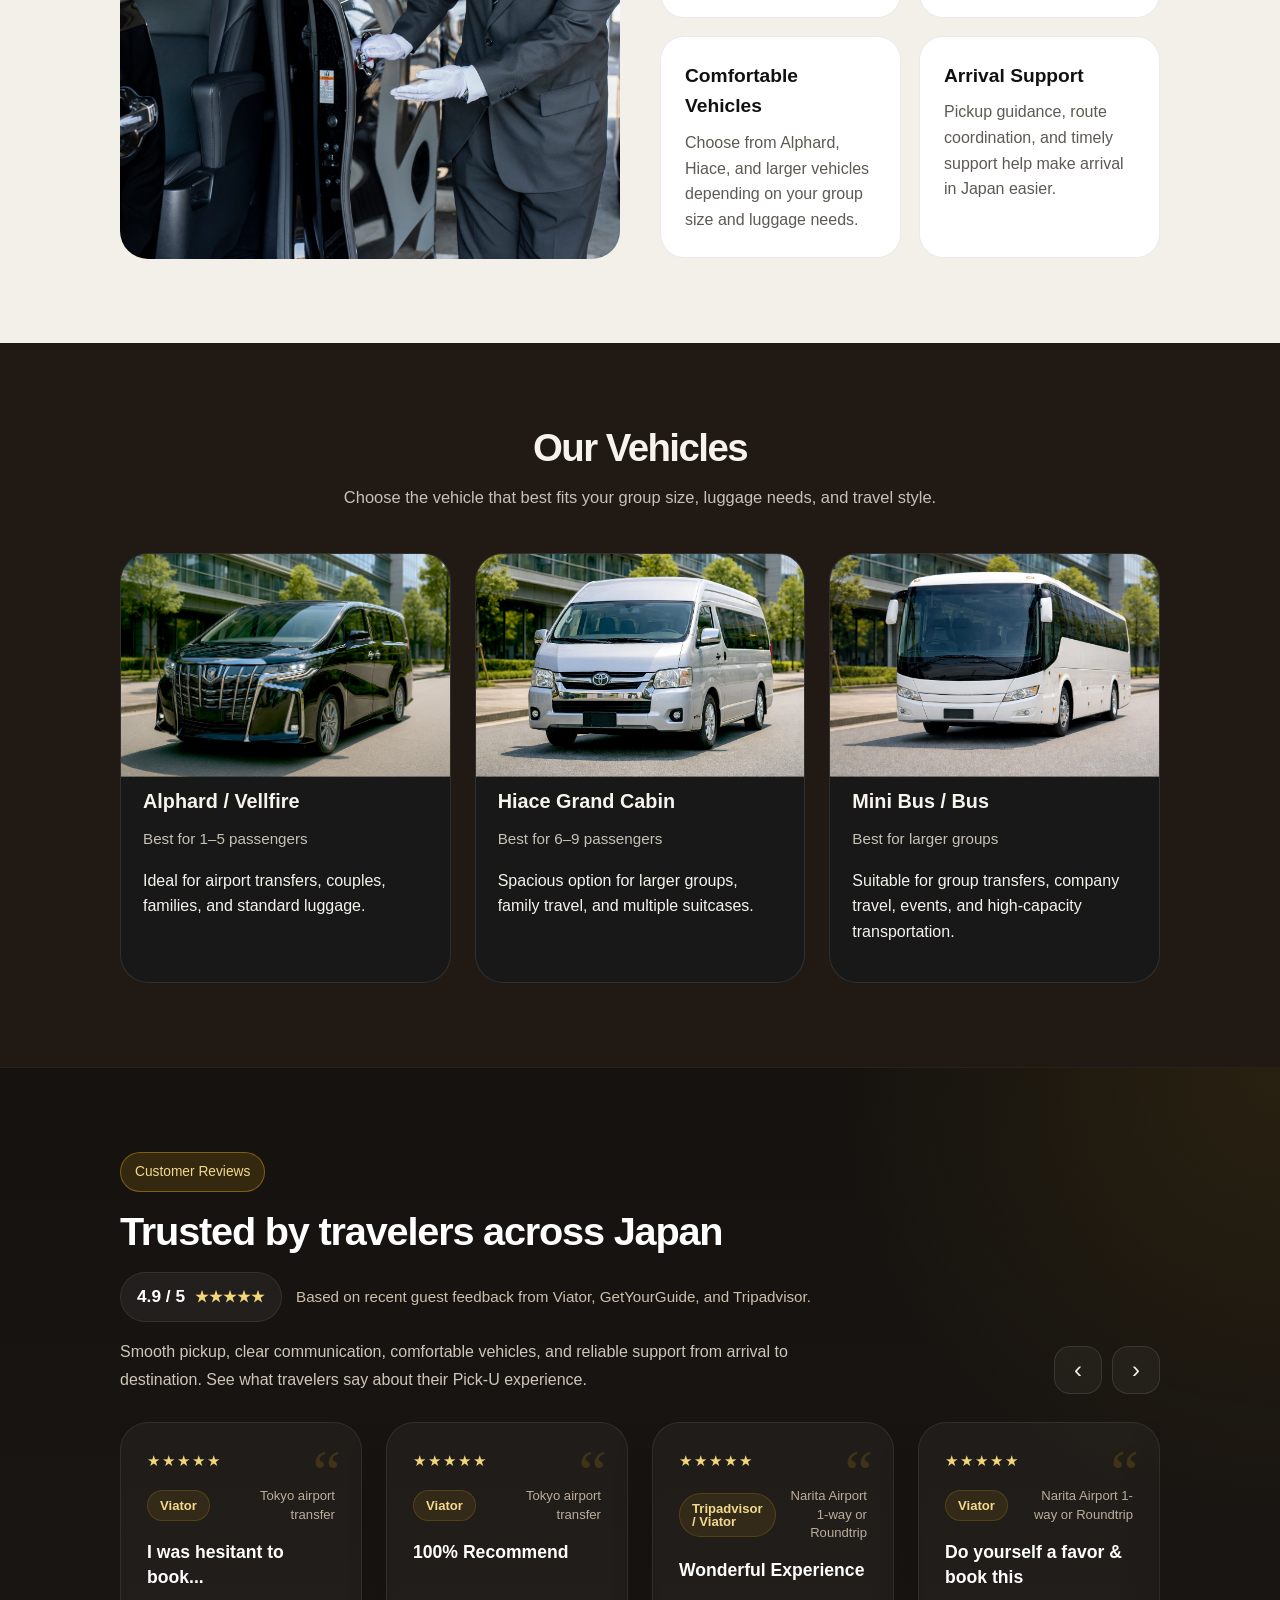
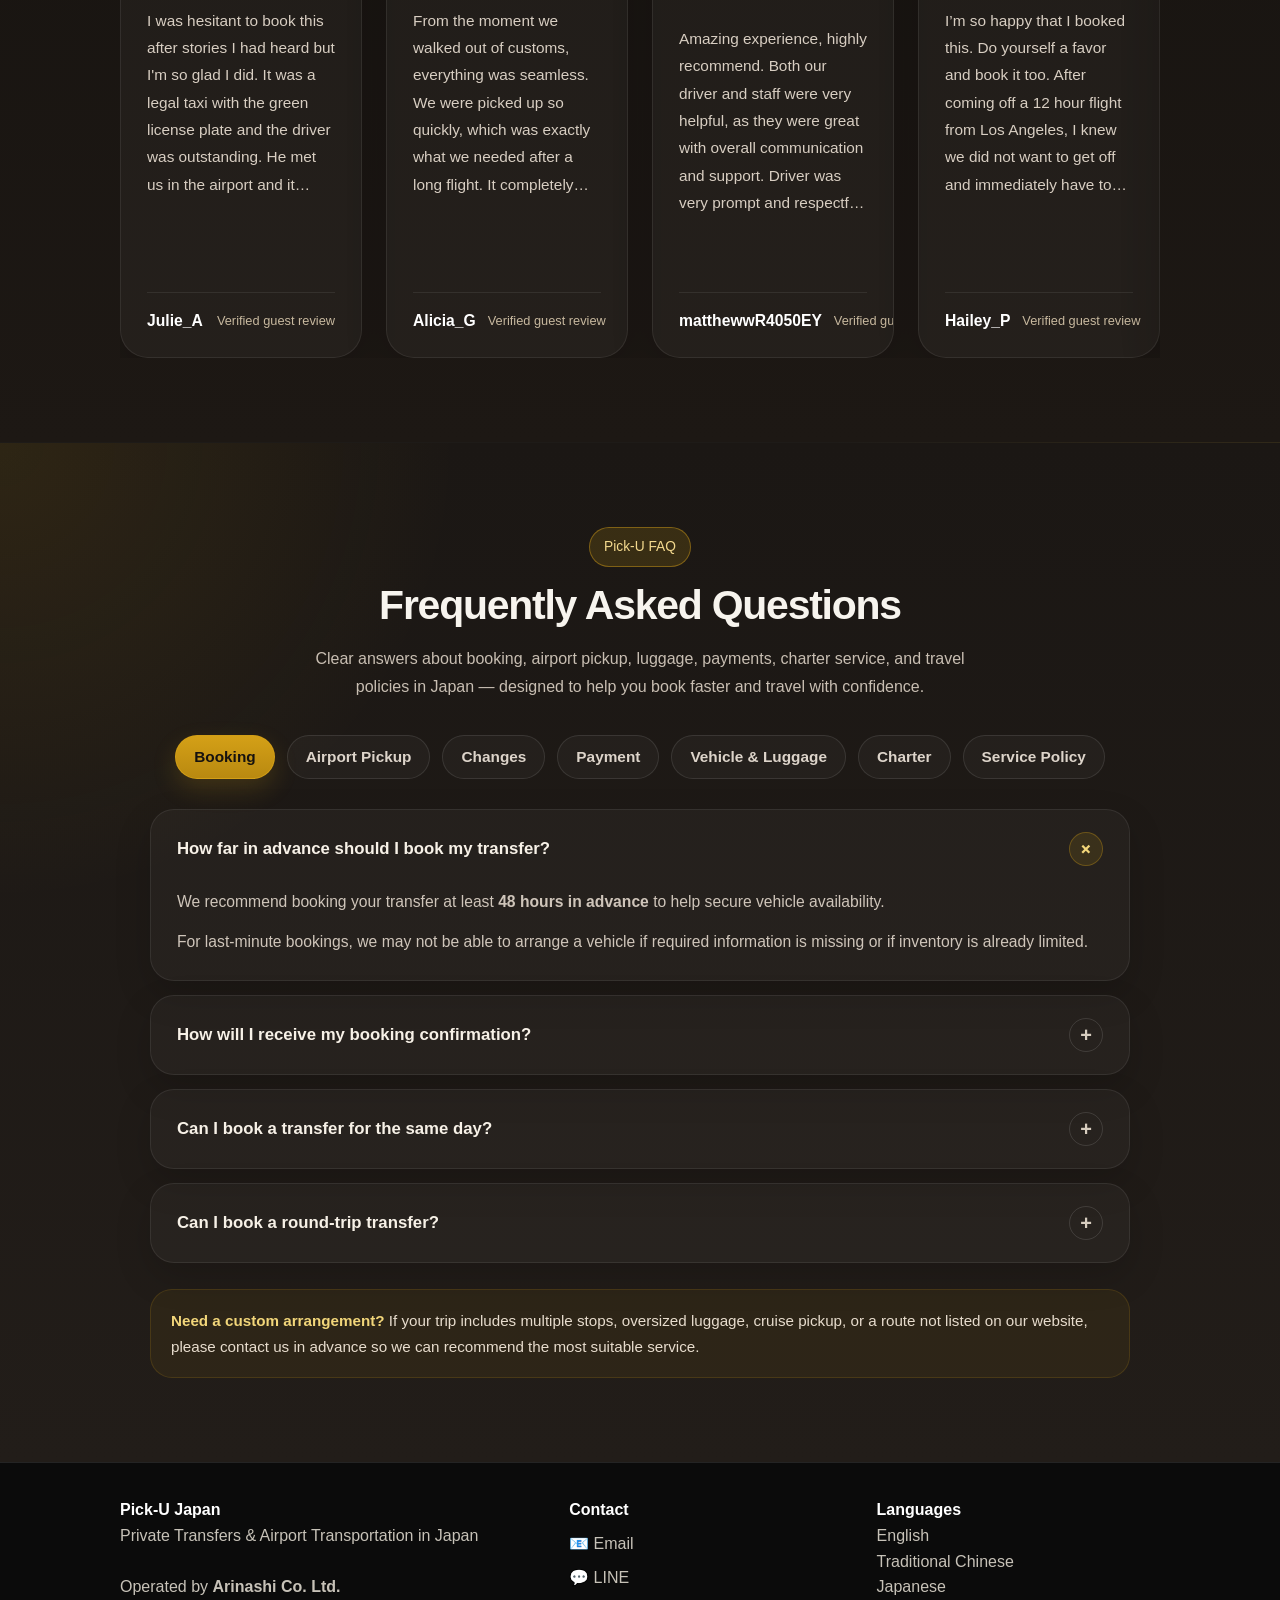
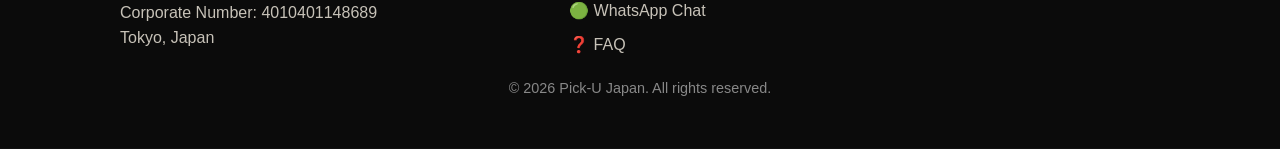
==== commit 76522491: "Update index.html" ====
--- a/index.html
+++ b/index.html
@@ -227,99 +227,110 @@
       margin-bottom: 12px;
     }
 
-    /* Reviews Section - Kiwi Taxi Inspired */
+    /* Reviews Section - Refined brand style */
     .reviews-section {
-      background: #efefef;
-      color: #111;
+      background:
+        radial-gradient(circle at top right, rgba(212,160,23,0.10), transparent 28%),
+        linear-gradient(180deg, #15120f 0%, #1d1814 100%);
+      border-top: 1px solid rgba(255,255,255,0.04);
+      border-bottom: 1px solid rgba(255,255,255,0.04);
     }
 
     .reviews-shell {
-      background: #3b3250;
-      color: #fff;
-      border-radius: 34px;
-      padding: 40px 32px 32px;
-      box-shadow: 0 20px 50px rgba(0,0,0,0.12);
+      position: relative;
+    }
+
+    .reviews-head {
+      display: grid;
+      grid-template-columns: 1fr auto;
+      gap: 24px;
+      align-items: end;
+      margin-bottom: 28px;
     }
 
     .reviews-summary {
-      text-align: center;
       max-width: 760px;
-      margin: 0 auto 28px;
     }
 
     .reviews-summary h2 {
       margin: 0;
-      font-size: clamp(2rem, 3.2vw, 3.25rem);
-      line-height: 1.08;
+      font-size: clamp(2rem, 3.1vw, 3.15rem);
+      line-height: 1.1;
+      letter-spacing: -0.03em;
       color: #fff;
-      letter-spacing: -0.03em;
-    }
-
-    .reviews-score-wrap {
-      margin-top: 16px;
-      display: grid;
-      gap: 6px;
-      justify-items: center;
-    }
-
-    .reviews-score-icon {
-      font-size: 1.8rem;
-      line-height: 1;
-      color: #13d4d8;
-    }
-
-    .reviews-score {
-      font-size: 2.2rem;
-      font-weight: 800;
-      line-height: 1;
+    }
+
+    .reviews-meta {
+      display: flex;
+      flex-wrap: wrap;
+      align-items: center;
+      gap: 14px;
+      margin-top: 18px;
+    }
+
+    .reviews-score-chip {
+      display: inline-flex;
+      align-items: center;
+      gap: 10px;
+      padding: 10px 16px;
+      border-radius: 999px;
+      background: rgba(255,255,255,0.05);
+      border: 1px solid rgba(255,255,255,0.08);
       color: #fff;
-    }
-
-    .reviews-count {
-      color: rgba(255,255,255,0.75);
-      font-size: 0.98rem;
       font-weight: 700;
     }
 
+    .reviews-score-chip strong {
+      font-size: 1.08rem;
+      color: #fff;
+    }
+
+    .reviews-score-chip span {
+      color: #f2d67a;
+      letter-spacing: 1px;
+      font-size: 0.95rem;
+    }
+
+    .reviews-platforms {
+      color: #cdbfae;
+      font-size: 0.95rem;
+      line-height: 1.6;
+    }
+
     .reviews-summary p {
-      margin: 16px auto 0;
-      color: rgba(255,255,255,0.86);
-      max-width: 720px;
-      font-size: 1.05rem;
-      line-height: 1.7;
+      margin: 16px 0 0;
+      color: #cfc6bb;
+      max-width: 700px;
+      font-size: 1rem;
+      line-height: 1.75;
     }
 
     .reviews-toolbar {
       display: flex;
       justify-content: flex-end;
-      gap: 12px;
-      margin-bottom: 20px;
+      gap: 10px;
     }
 
     .reviews-nav-btn {
-      width: 46px;
-      height: 46px;
-      border-radius: 14px;
-      border: 0;
-      background: #fff;
-      color: #2b243a;
-      font-size: 1.7rem;
+      width: 48px;
+      height: 48px;
+      border-radius: 16px;
+      border: 1px solid rgba(255,255,255,0.10);
+      background: rgba(255,255,255,0.04);
+      color: #f5efe6;
+      font-size: 1.5rem;
       line-height: 1;
       cursor: pointer;
       display: inline-flex;
       align-items: center;
       justify-content: center;
-      transition: transform 0.18s ease, box-shadow 0.18s ease, background 0.18s ease;
-      box-shadow: 0 8px 20px rgba(0,0,0,0.14);
+      transition: transform 0.18s ease, border-color 0.18s ease, background 0.18s ease;
     }
 
     .reviews-nav-btn:hover {
       transform: translateY(-2px);
-      background: #f7f7f7;
-    }
-
-    .reviews-nav-btn:active {
-      transform: translateY(0);
+      border-color: rgba(212,160,23,0.34);
+      background: rgba(212,160,23,0.08);
     }
 
     .reviews-viewport {
@@ -342,77 +353,108 @@
     }
 
     .review-card {
-      background: #fff;
-      border-radius: 24px;
-      padding: 24px;
-      color: #2a2433;
-      box-shadow: 0 10px 24px rgba(0,0,0,0.10);
+      position: relative;
+      background: rgba(255,255,255,0.035);
+      border: 1px solid rgba(255,255,255,0.08);
+      border-radius: 28px;
+      padding: 26px;
+      color: #f5efe6;
+      box-shadow: 0 18px 40px rgba(0,0,0,0.18);
       display: flex;
       flex-direction: column;
       min-height: 100%;
-    }
-
-    .review-card-top {
+      overflow: hidden;
+    }
+
+    .review-card::before {
+      content: "“";
+      position: absolute;
+      top: 18px;
+      right: 20px;
+      font-size: 4rem;
+      line-height: 1;
+      color: rgba(212,160,23,0.18);
+      font-family: Georgia, serif;
+      pointer-events: none;
+    }
+
+    .review-stars {
+      color: #f2d67a;
+      font-size: 0.95rem;
+      letter-spacing: 2px;
+      margin-bottom: 14px;
+    }
+
+    .review-platform-row {
       display: flex;
-      align-items: flex-start;
+      align-items: center;
       justify-content: space-between;
-      gap: 16px;
-      margin-bottom: 14px;
-    }
-
-    .review-name {
-      margin: 0;
-      font-size: 1.2rem;
-      line-height: 1.2;
+      gap: 12px;
+      margin-bottom: 16px;
+    }
+
+    .review-platform-badge {
+      display: inline-flex;
+      align-items: center;
+      padding: 8px 12px;
+      border-radius: 999px;
+      background: rgba(212,160,23,0.10);
+      border: 1px solid rgba(212,160,23,0.20);
+      color: #f3d98e;
+      font-size: 0.82rem;
+      font-weight: 700;
+      line-height: 1;
+    }
+
+    .review-route {
+      color: #bcae9d;
+      font-size: 0.82rem;
+      line-height: 1.4;
+      text-align: right;
+    }
+
+    .review-title {
+      margin: 0 0 12px;
+      font-size: 1.1rem;
       font-weight: 800;
-      color: #2f2740;
-    }
-
-    .review-date {
-      white-space: nowrap;
-      color: #766e82;
-      font-size: 0.92rem;
-      font-weight: 600;
-    }
-
-    .review-stars {
-      color: #13d4d8;
-      font-size: 1rem;
-      letter-spacing: 2px;
-      margin-bottom: 10px;
-    }
-
-    .review-source {
-      color: #6f667b;
-      font-size: 0.95rem;
-      line-height: 1.45;
-      margin-bottom: 12px;
-      min-height: 44px;
-    }
-
-    .review-divider {
-      height: 1px;
-      background: #ece8f1;
-      margin: 0 0 14px;
-    }
-
-    .review-title {
-      margin: 0 0 10px;
-      font-size: 1rem;
-      font-weight: 800;
-      color: #2f2740;
+      color: #fff;
       line-height: 1.4;
+      min-height: 3.1em;
     }
 
     .review-text {
       margin: 0;
-      color: #4f475b;
-      line-height: 1.7;
+      color: #d8cec2;
+      line-height: 1.78;
       font-size: 0.96rem;
       display: -webkit-box;
       -webkit-line-clamp: 7;
       -webkit-box-orient: vertical;
       overflow: hidden;
+    }
+
+    .review-footer {
+      margin-top: auto;
+      padding-top: 18px;
+      border-top: 1px solid rgba(255,255,255,0.08);
+      display: flex;
+      align-items: center;
+      justify-content: space-between;
+      gap: 12px;
+    }
+
+    .review-name {
+      margin: 0;
+      font-size: 0.98rem;
+      line-height: 1.3;
+      font-weight: 800;
+      color: #fff;
+    }
+
+    .review-verified {
+      color: #c8b99f;
+      font-size: 0.8rem;
+      white-space: nowrap;
     }
 
     .why-choose-top-img {
@@ -814,6 +856,15 @@
       .reviews-page {
         grid-template-columns: repeat(2, 1fr);
       }
+
+      .reviews-head {
+        grid-template-columns: 1fr;
+        align-items: start;
+      }
+
+      .reviews-toolbar {
+        justify-content: flex-start;
+      }
     }
 
     @media (max-width: 980px) {
@@ -846,10 +897,6 @@
       .ai-grid-2 {
         grid-template-columns: 1fr;
       }
-
-      .reviews-shell {
-        padding: 34px 22px 24px;
-      }
     }
 
     @media (max-width: 820px) {
@@ -872,17 +919,17 @@
         grid-template-columns: 1fr;
       }
 
-      .reviews-toolbar {
-        margin-bottom: 16px;
-      }
-
-      .reviews-nav-btn {
-        width: 44px;
-        height: 44px;
-      }
-
-      .review-source {
+      .review-title {
         min-height: auto;
+      }
+
+      .review-platform-row {
+        align-items: flex-start;
+        flex-direction: column;
+      }
+
+      .review-route {
+        text-align: left;
       }
     }
   </style>
@@ -1197,22 +1244,27 @@
   <section class="section reviews-section" id="reviews">
     <div class="container">
       <div class="reviews-shell">
-        <div class="reviews-summary">
-          <h2>Customer Reviews</h2>
-          <div class="reviews-score-wrap">
-            <div class="reviews-score-icon">★</div>
-            <div class="reviews-score">4.9</div>
-            <div class="reviews-count">from recent verified reviews</div>
+        <div class="reviews-head">
+          <div class="reviews-summary">
+            <div class="eyebrow">Customer Reviews</div>
+            <h2>Trusted by travelers across Japan</h2>
+            <div class="reviews-meta">
+              <div class="reviews-score-chip">
+                <strong>4.9 / 5</strong>
+                <span>★★★★★</span>
+              </div>
+              <div class="reviews-platforms">Based on recent guest feedback from Viator, GetYourGuide, and Tripadvisor.</div>
+            </div>
+            <p>
+              Smooth pickup, clear communication, comfortable vehicles, and reliable support from arrival to destination.
+              See what travelers say about their Pick-U experience.
+            </p>
           </div>
-          <p>
-            See why travelers choose Pick-U for airport transfers and private transportation in Japan.
-            Smooth pickup, clear communication, and a stress-free ride from arrival to destination.
-          </p>
-        </div>
-
-        <div class="reviews-toolbar" aria-label="Review navigation">
-          <button type="button" class="reviews-nav-btn" id="reviewsPrev" aria-label="Previous reviews">‹</button>
-          <button type="button" class="reviews-nav-btn" id="reviewsNext" aria-label="Next reviews">›</button>
+
+          <div class="reviews-toolbar" aria-label="Review navigation">
+            <button type="button" class="reviews-nav-btn" id="reviewsPrev" aria-label="Previous reviews">‹</button>
+            <button type="button" class="reviews-nav-btn" id="reviewsNext" aria-label="Next reviews">›</button>
+          </div>
         </div>
 
         <div class="reviews-viewport">
@@ -1832,7 +1884,6 @@
     const reviews = [
       {
         name: "Julie_A",
-        date: "6 Mar 2026",
         source: "Viator",
         route: "Tokyo airport transfer",
         title: "I was hesitant to book...",
@@ -1840,7 +1891,6 @@
       },
       {
         name: "Alicia_G",
-        date: "2 Mar 2026",
         source: "Viator",
         route: "Tokyo airport transfer",
         title: "100% Recommend",
@@ -1848,7 +1898,6 @@
       },
       {
         name: "matthewwR4050EY",
-        date: "14 Mar 2026",
         source: "Tripadvisor / Viator",
         route: "Narita Airport 1-way or Roundtrip",
         title: "Wonderful Experience",
@@ -1856,7 +1905,6 @@
       },
       {
         name: "Hailey_P",
-        date: "15 Mar 2026",
         source: "Viator",
         route: "Narita Airport 1-way or Roundtrip",
         title: "Do yourself a favor & book this",
@@ -1864,7 +1912,6 @@
       },
       {
         name: "LadyTRM",
-        date: "15 Mar 2026",
         source: "Viator",
         route: "Tokyo ⇆ Haneda Airport Roundtrip",
         title: "Airport Transfer Roundtrip",
@@ -1872,7 +1919,6 @@
       },
       {
         name: "Christie Nekzad",
-        date: "11 Mar 2026",
         source: "GetYourGuide",
         route: "Haneda Airport Meet & Greet",
         title: "Excellent service",
@@ -1880,7 +1926,6 @@
       },
       {
         name: "Annette Ahuna",
-        date: "15 Mar 2026",
         source: "GetYourGuide",
         route: "Haneda Airport Meet & Greet / Flight Tracking",
         title: "Best decision for our first trip to Japan",
@@ -1888,7 +1933,6 @@
       },
       {
         name: "Tanja Bölke",
-        date: "14 Mar 2026",
         source: "GetYourGuide",
         route: "Narita Airport Meet & Greet",
         title: "Very punctual and accommodating",
@@ -1896,7 +1940,6 @@
       },
       {
         name: "Rachel L.",
-        date: "Recent review",
         source: "Viator",
         route: "Airport transfer",
         title: "Great service",
@@ -1904,7 +1947,6 @@
       },
       {
         name: "Joel S.",
-        date: "Recent review",
         source: "Tripadvisor",
         route: "Narita airport pickup",
         title: "Top-notch service in Tokyo",
@@ -1912,7 +1954,6 @@
       },
       {
         name: "Nicole R.",
-        date: "Recent review",
         source: "Viator",
         route: "Family transfer",
         title: "Great for larger families",
@@ -1920,7 +1961,6 @@
       },
       {
         name: "Mario C.",
-        date: "Recent review",
         source: "Viator",
         route: "Round trip Narita to Tokyo",
         title: "Patient and reliable",
@@ -1943,15 +1983,17 @@
       const card = document.createElement('div');
       card.className = 'review-card';
       card.innerHTML = `
-        <div class="review-card-top">
-          <h3 class="review-name">${review.name}</h3>
-          <div class="review-date">${review.date}</div>
+        <div class="review-stars">★★★★★</div>
+        <div class="review-platform-row">
+          <div class="review-platform-badge">${review.source}</div>
+          <div class="review-route">${review.route}</div>
         </div>
-        <div class="review-stars">★★★★★</div>
-        <div class="review-source">${review.route}<br>${review.source}</div>
-        <div class="review-divider"></div>
         <div class="review-title">${review.title}</div>
         <p class="review-text">${review.text}</p>
+        <div class="review-footer">
+          <h3 class="review-name">${review.name}</h3>
+          <div class="review-verified">Verified guest review</div>
+        </div>
       `;
       return card;
     }
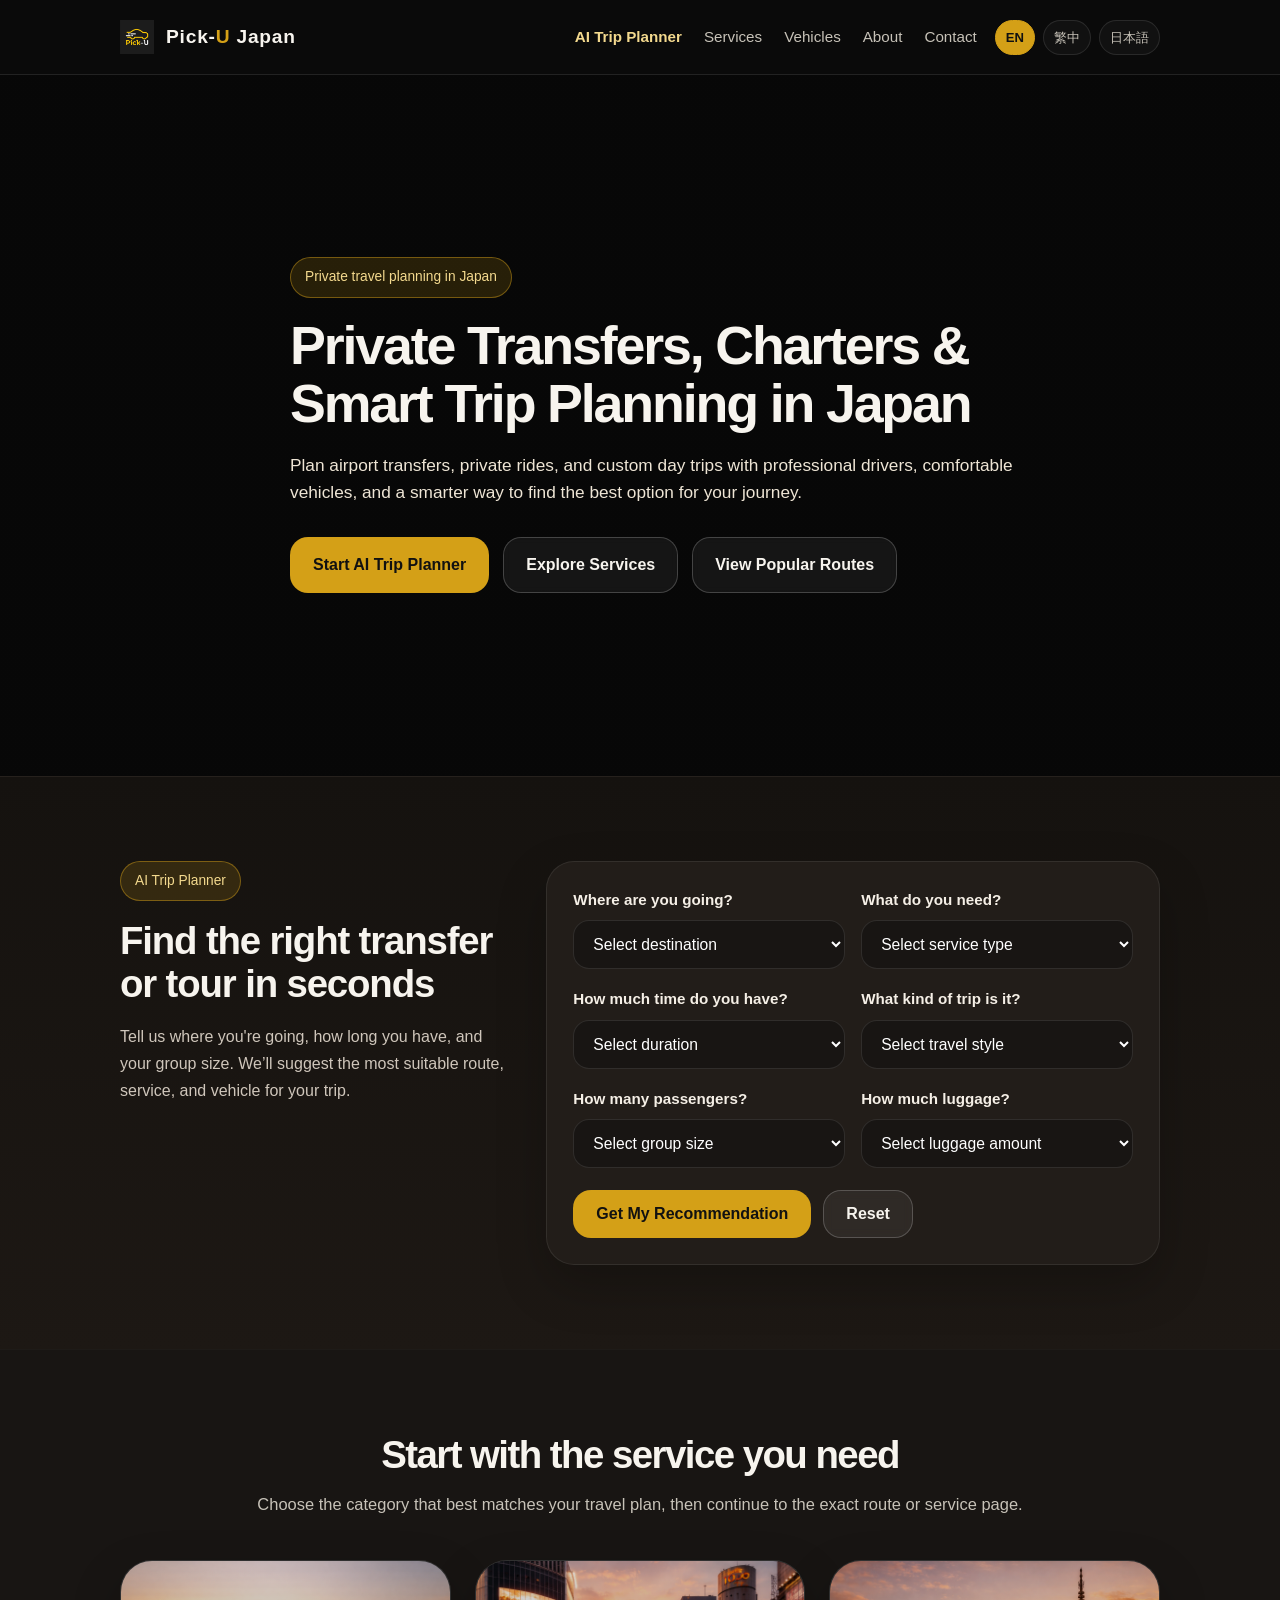
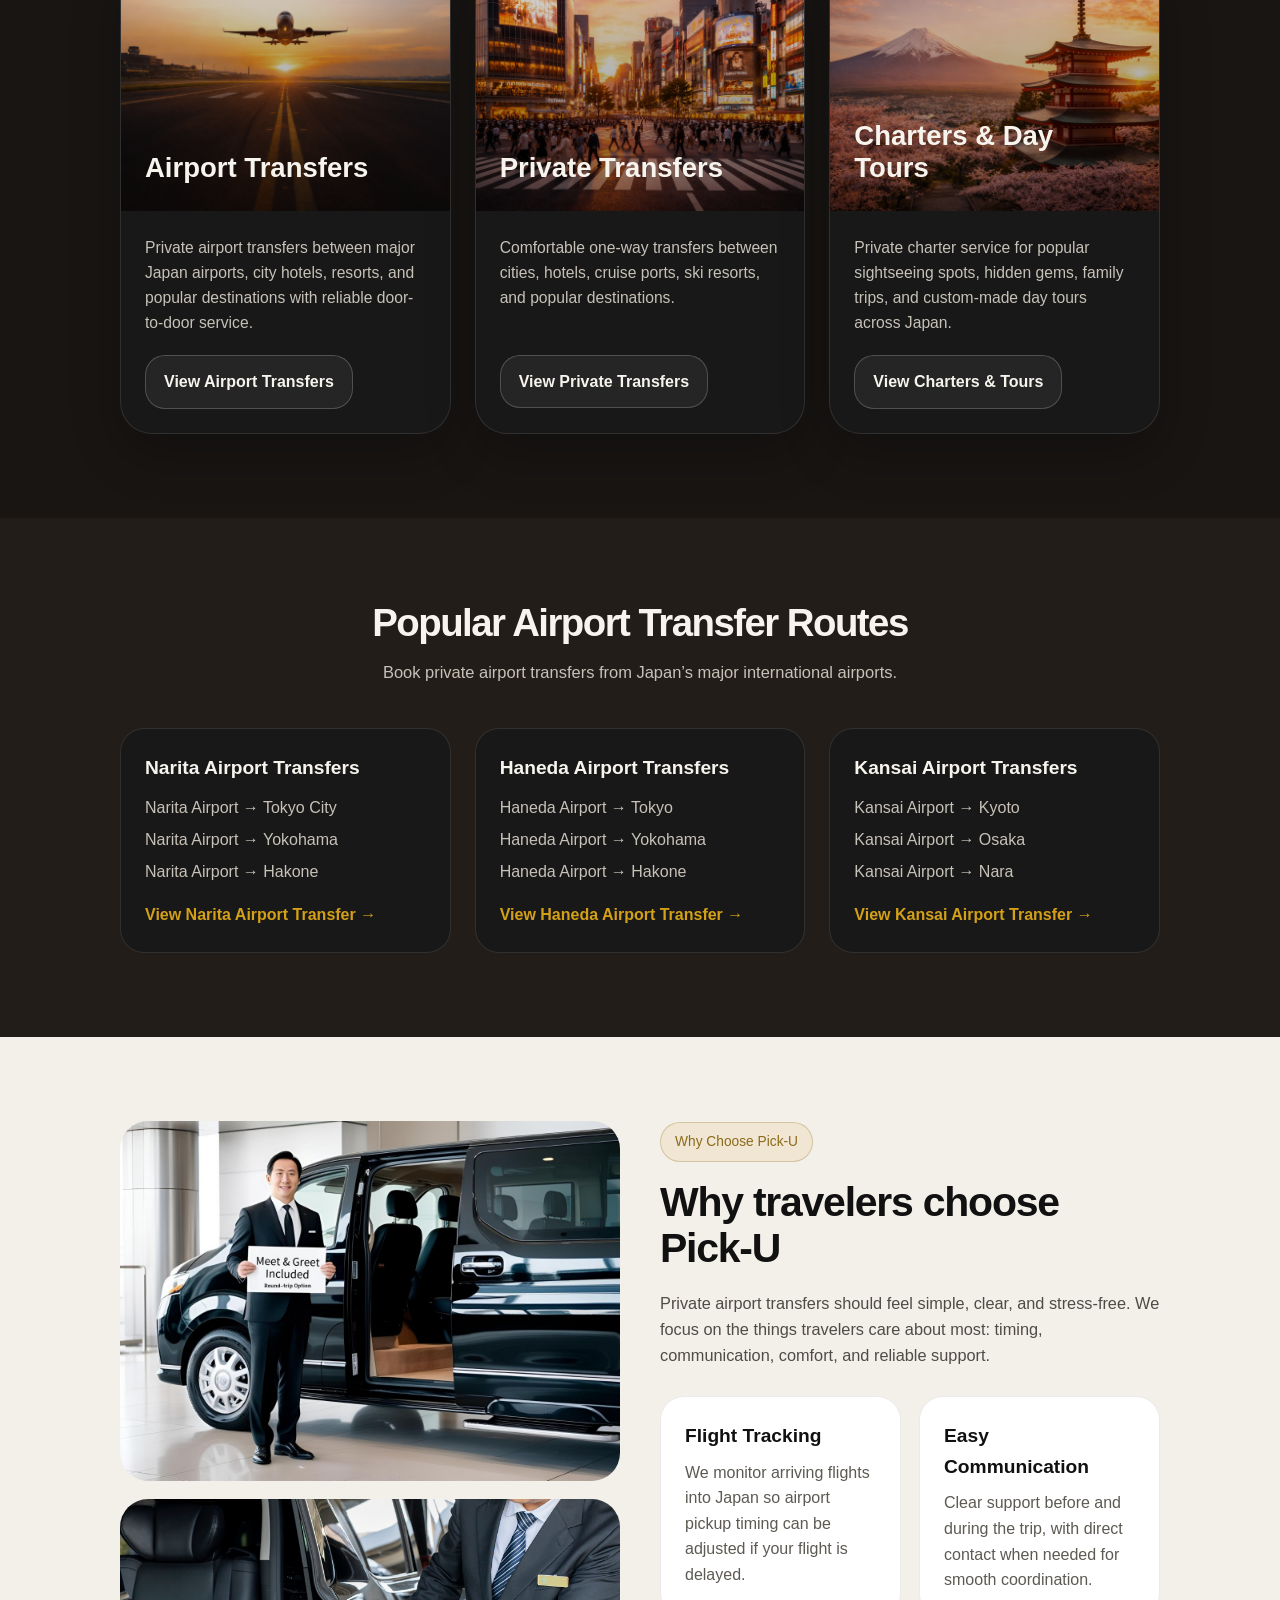
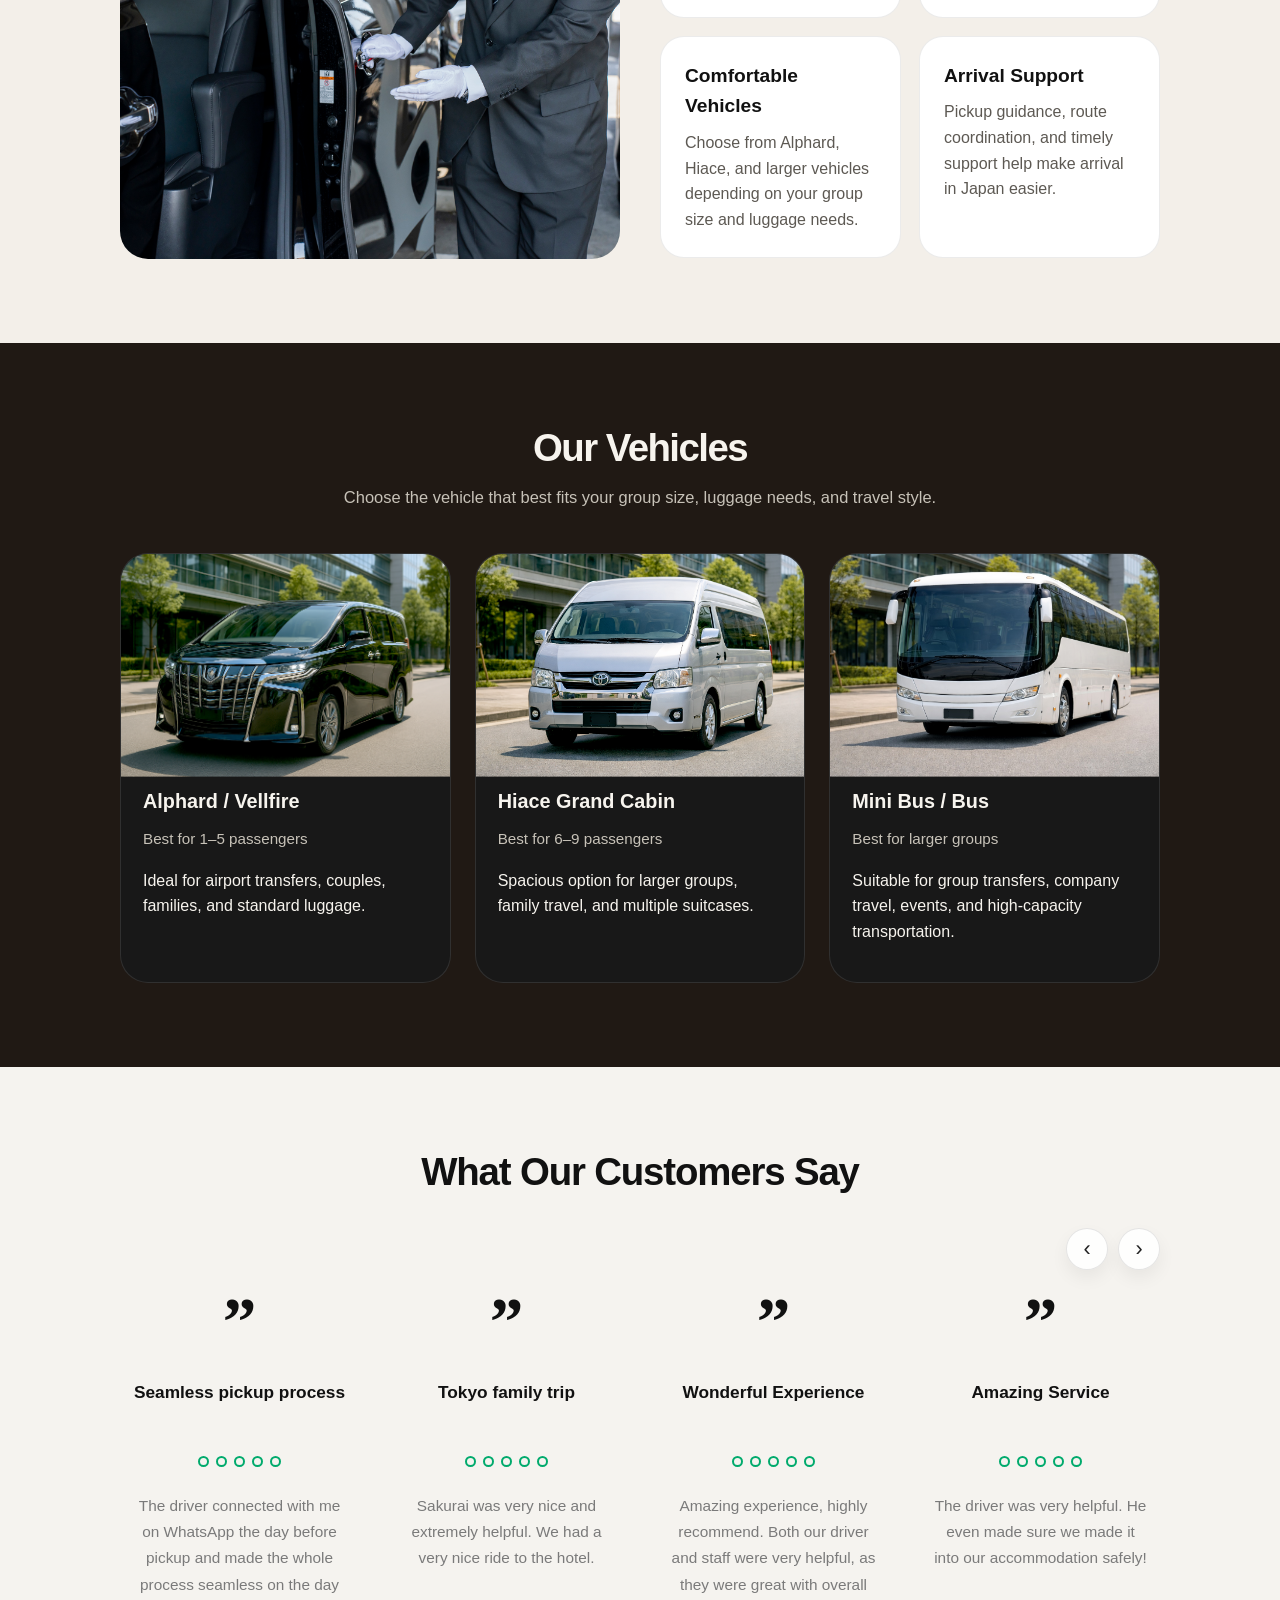
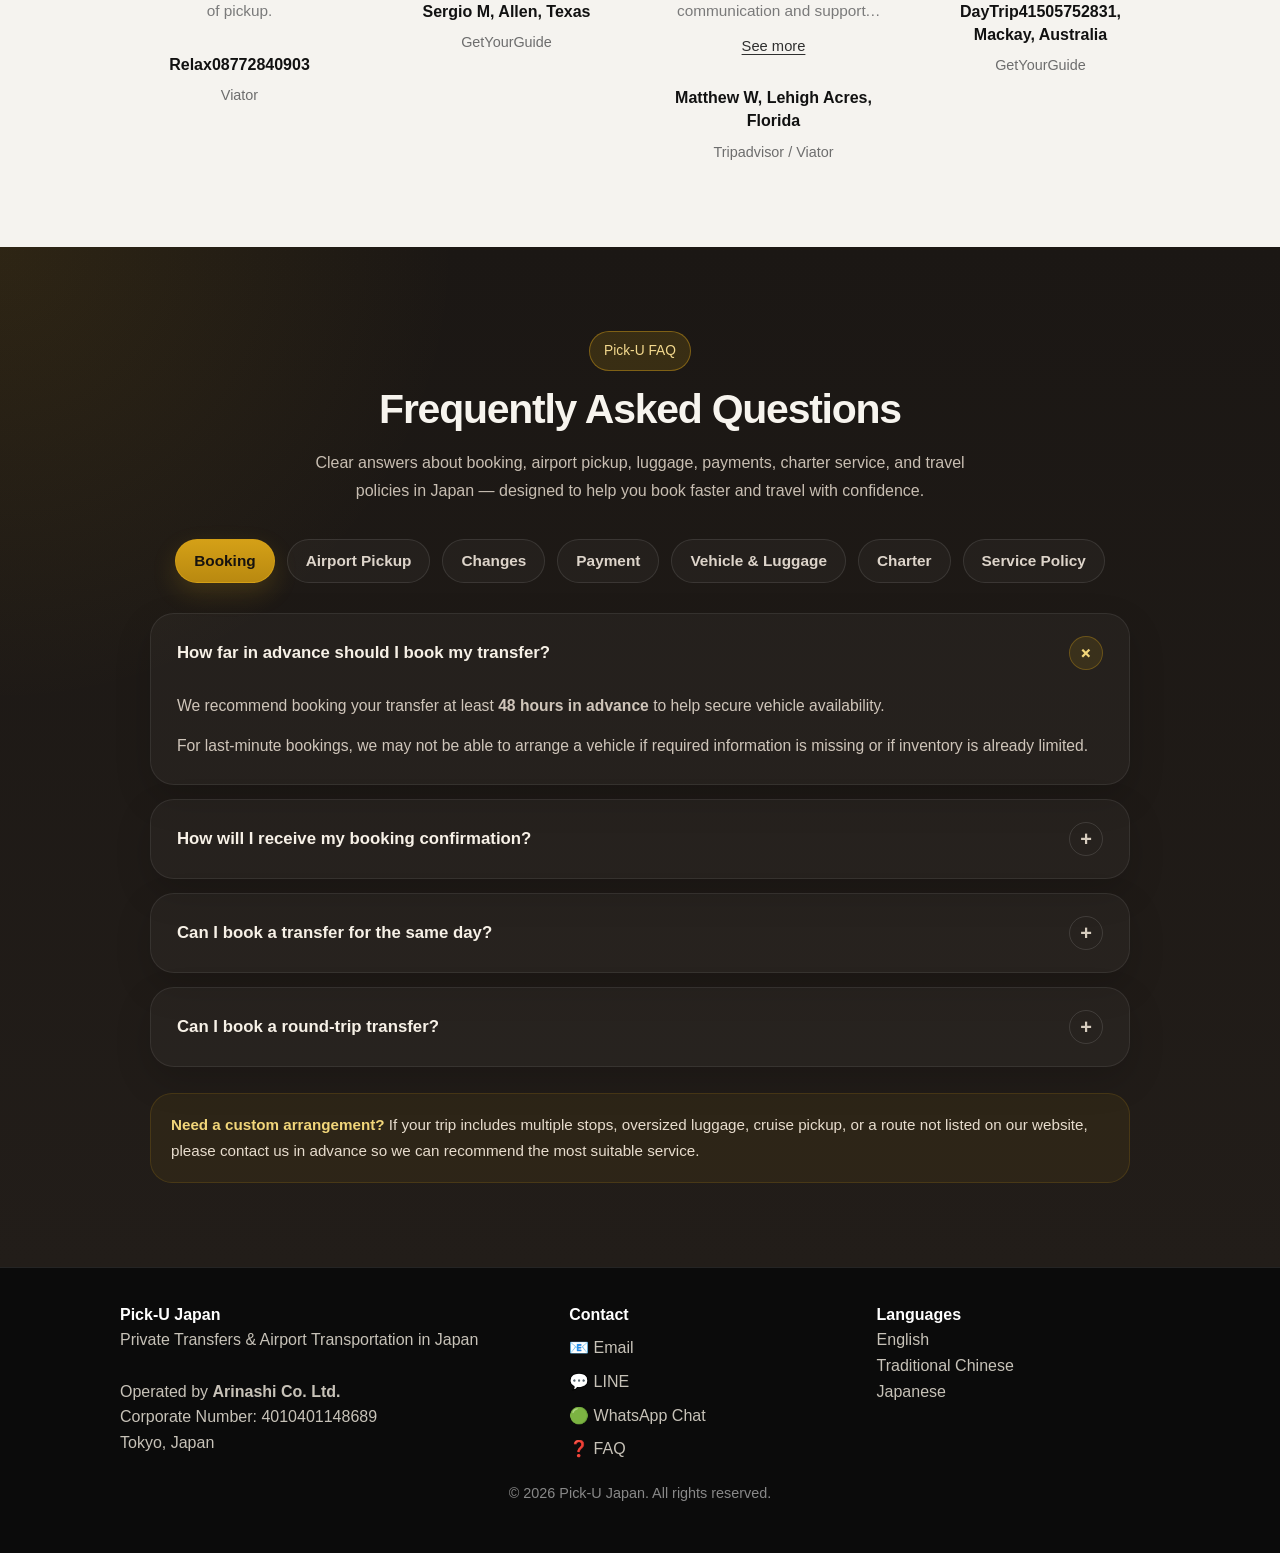
==== commit a55f9918: "Update index.html" ====
--- a/index.html
+++ b/index.html
@@ -227,110 +227,57 @@
       margin-bottom: 12px;
     }
 
-    /* Reviews Section - Refined brand style */
+    /* Reviews Section - Clean white style */
     .reviews-section {
-      background:
-        radial-gradient(circle at top right, rgba(212,160,23,0.10), transparent 28%),
-        linear-gradient(180deg, #15120f 0%, #1d1814 100%);
-      border-top: 1px solid rgba(255,255,255,0.04);
-      border-bottom: 1px solid rgba(255,255,255,0.04);
-    }
-
+      background: #f5f3ef;
+      color: #141414;
+    }
+    
     .reviews-shell {
       position: relative;
     }
-
-    .reviews-head {
-      display: grid;
-      grid-template-columns: 1fr auto;
-      gap: 24px;
-      align-items: end;
-      margin-bottom: 28px;
-    }
-
-    .reviews-summary {
-      max-width: 760px;
-    }
-
-    .reviews-summary h2 {
+    
+    .reviews-header {
+      text-align: center;
+      margin-bottom: 34px;
+    }
+
+    .reviews-header h2 {
       margin: 0;
-      font-size: clamp(2rem, 3.1vw, 3.15rem);
+      font-size: clamp(2rem, 3vw, 3rem);
       line-height: 1.1;
       letter-spacing: -0.03em;
-      color: #fff;
-    }
-
-    .reviews-meta {
-      display: flex;
-      flex-wrap: wrap;
-      align-items: center;
-      gap: 14px;
-      margin-top: 18px;
-    }
-
-    .reviews-score-chip {
-      display: inline-flex;
-      align-items: center;
-      gap: 10px;
-      padding: 10px 16px;
-      border-radius: 999px;
-      background: rgba(255,255,255,0.05);
-      border: 1px solid rgba(255,255,255,0.08);
-      color: #fff;
-      font-weight: 700;
-    }
-
-    .reviews-score-chip strong {
-      font-size: 1.08rem;
-      color: #fff;
-    }
-
-    .reviews-score-chip span {
-      color: #f2d67a;
-      letter-spacing: 1px;
-      font-size: 0.95rem;
-    }
-
-    .reviews-platforms {
-      color: #cdbfae;
-      font-size: 0.95rem;
-      line-height: 1.6;
-    }
-
-    .reviews-summary p {
-      margin: 16px 0 0;
-      color: #cfc6bb;
-      max-width: 700px;
-      font-size: 1rem;
-      line-height: 1.75;
+      color: #111;
     }
 
     .reviews-toolbar {
       display: flex;
       justify-content: flex-end;
       gap: 10px;
+      margin-bottom: 18px;
     }
 
     .reviews-nav-btn {
-      width: 48px;
-      height: 48px;
-      border-radius: 16px;
-      border: 1px solid rgba(255,255,255,0.10);
-      background: rgba(255,255,255,0.04);
-      color: #f5efe6;
-      font-size: 1.5rem;
+      width: 42px;
+      height: 42px;
+      border-radius: 999px;
+      border: 1px solid rgba(0,0,0,0.10);
+      background: rgba(255,255,255,0.88);
+      color: #222;
+      font-size: 1.35rem;
       line-height: 1;
       cursor: pointer;
       display: inline-flex;
       align-items: center;
       justify-content: center;
-      transition: transform 0.18s ease, border-color 0.18s ease, background 0.18s ease;
+      transition: transform 0.18s ease, box-shadow 0.18s ease, background 0.18s ease;
+      box-shadow: 0 8px 18px rgba(0,0,0,0.06);
     }
 
     .reviews-nav-btn:hover {
       transform: translateY(-2px);
-      border-color: rgba(212,160,23,0.34);
-      background: rgba(212,160,23,0.08);
+      background: #fff;
+      box-shadow: 0 12px 24px rgba(0,0,0,0.10);
     }
 
     .reviews-viewport {
@@ -347,114 +294,112 @@
     .reviews-page {
       min-width: 100%;
       display: grid;
-      gap: 24px;
       grid-template-columns: repeat(4, 1fr);
+      gap: 28px;
       align-items: stretch;
     }
 
     .review-card {
-      position: relative;
-      background: rgba(255,255,255,0.035);
-      border: 1px solid rgba(255,255,255,0.08);
-      border-radius: 28px;
-      padding: 26px;
-      color: #f5efe6;
-      box-shadow: 0 18px 40px rgba(0,0,0,0.18);
+      background: transparent;
+      border: 0;
+      border-radius: 0;
+      padding: 0 12px;
+      text-align: center;
+      color: #161616;
+      min-height: 100%;
+    }
+
+    .review-quote {
+      font-size: 4.2rem;
+      line-height: 1;
+      font-weight: 700;
+      color: #111;
+      margin-bottom: 26px;
+      font-family: Georgia, serif;
+    }
+
+    .review-title {
+      margin: 0 0 26px;
+      font-size: 1.08rem;
+      line-height: 1.35;
+      font-weight: 700;
+      color: #111;
+      min-height: 2.8em;
+    }
+
+    .review-dots {
       display: flex;
-      flex-direction: column;
-      min-height: 100%;
-      overflow: hidden;
-    }
-
-    .review-card::before {
-      content: "“";
-      position: absolute;
-      top: 18px;
-      right: 20px;
-      font-size: 4rem;
-      line-height: 1;
-      color: rgba(212,160,23,0.18);
-      font-family: Georgia, serif;
-      pointer-events: none;
-    }
-
-    .review-stars {
-      color: #f2d67a;
-      font-size: 0.95rem;
-      letter-spacing: 2px;
-      margin-bottom: 14px;
-    }
-
-    .review-platform-row {
-      display: flex;
-      align-items: center;
-      justify-content: space-between;
-      gap: 12px;
-      margin-bottom: 16px;
-    }
-
-    .review-platform-badge {
-      display: inline-flex;
-      align-items: center;
-      padding: 8px 12px;
-      border-radius: 999px;
-      background: rgba(212,160,23,0.10);
-      border: 1px solid rgba(212,160,23,0.20);
-      color: #f3d98e;
-      font-size: 0.82rem;
-      font-weight: 700;
-      line-height: 1;
-    }
-
-    .review-route {
-      color: #bcae9d;
-      font-size: 0.82rem;
-      line-height: 1.4;
-      text-align: right;
-    }
-
-    .review-title {
-      margin: 0 0 12px;
-      font-size: 1.1rem;
-      font-weight: 800;
-      color: #fff;
-      line-height: 1.4;
-      min-height: 3.1em;
+      justify-content: center;
+      gap: 7px;
+      margin-bottom: 26px;
+    }
+
+    .review-dot {
+      width: 11px;
+      height: 11px;
+      border-radius: 50%;
+      border: 2px solid #00aa6c;
+      background: transparent;
     }
 
     .review-text {
-      margin: 0;
-      color: #d8cec2;
-      line-height: 1.78;
+      margin: 0 auto;
+      color: #7a7a7a;
+      line-height: 1.72;
       font-size: 0.96rem;
+      max-width: 360px;
+
       display: -webkit-box;
-      -webkit-line-clamp: 7;
+      -webkit-line-clamp: 5;
       -webkit-box-orient: vertical;
       overflow: hidden;
     }
 
-    .review-footer {
-      margin-top: auto;
-      padding-top: 18px;
-      border-top: 1px solid rgba(255,255,255,0.08);
-      display: flex;
-      align-items: center;
-      justify-content: space-between;
-      gap: 12px;
+    .review-more {
+      display: inline-block;
+      margin-top: 10px;
+      color: #2f2f2f;
+      font-size: 0.92rem;
+      text-decoration: underline;
+      text-underline-offset: 3px;
     }
 
     .review-name {
-      margin: 0;
-      font-size: 0.98rem;
-      line-height: 1.3;
-      font-weight: 800;
-      color: #fff;
-    }
-
-    .review-verified {
-      color: #c8b99f;
-      font-size: 0.8rem;
-      white-space: nowrap;
+      margin: 28px 0 0;
+      font-size: 1rem;
+      line-height: 1.45;
+      font-weight: 700;
+      color: #111;
+    }
+
+    .review-source {
+      margin-top: 8px;
+      color: #6d6d6d;
+      font-size: 0.9rem;
+    }
+
+    @media (max-width: 1100px) {
+      .reviews-page {
+        grid-template-columns: repeat(2, 1fr);
+      }
+    }
+
+    @media (max-width: 700px) {
+      .reviews-page {
+        grid-template-columns: 1fr;
+      }
+
+      .reviews-toolbar {
+        justify-content: center;
+      }
+
+      .review-card {
+        padding: 0 4px;
+      }
+
+      .review-title {
+        min-height: auto;
+      }
     }
 
     .why-choose-top-img {
@@ -1244,29 +1189,15 @@
   <section class="section reviews-section" id="reviews">
     <div class="container">
       <div class="reviews-shell">
-        <div class="reviews-head">
-          <div class="reviews-summary">
-            <div class="eyebrow">Customer Reviews</div>
-            <h2>Trusted by travelers across Japan</h2>
-            <div class="reviews-meta">
-              <div class="reviews-score-chip">
-                <strong>4.9 / 5</strong>
-                <span>★★★★★</span>
-              </div>
-              <div class="reviews-platforms">Based on recent guest feedback from Viator, GetYourGuide, and Tripadvisor.</div>
-            </div>
-            <p>
-              Smooth pickup, clear communication, comfortable vehicles, and reliable support from arrival to destination.
-              See what travelers say about their Pick-U experience.
-            </p>
-          </div>
-
-          <div class="reviews-toolbar" aria-label="Review navigation">
-            <button type="button" class="reviews-nav-btn" id="reviewsPrev" aria-label="Previous reviews">‹</button>
-            <button type="button" class="reviews-nav-btn" id="reviewsNext" aria-label="Next reviews">›</button>
-          </div>
+        <div class="reviews-header">
+          <h2>What Our Customers Say</h2>
         </div>
-
+        
+        <div class="reviews-toolbar" aria-label="Review navigation">
+          <button type="button" class="reviews-nav-btn" id="reviewsPrev" aria-label="Previous reviews">‹</button>
+          <button type="button" class="reviews-nav-btn" id="reviewsNext" aria-label="Next reviews">›</button>
+        </div>
+        
         <div class="reviews-viewport">
           <div id="reviews-track"></div>
         </div>
@@ -1881,170 +1812,146 @@
   </script>
 
   <script>
-    const reviews = [
-      {
-        name: "Julie_A",
-        source: "Viator",
-        route: "Tokyo airport transfer",
-        title: "I was hesitant to book...",
-        text: "I was hesitant to book this after stories I had heard but I'm so glad I did. It was a legal taxi with the green license plate and the driver was outstanding. He met us in the airport and it could not have been easier to communicate on WhatsApp and find him. This saved us so much time and since we arrived at 10pm it was perfect. I was walking to Tokyo Tower by 11:30. Book this, don't hesitate!"
-      },
-      {
-        name: "Alicia_G",
-        source: "Viator",
-        route: "Tokyo airport transfer",
-        title: "100% Recommend",
-        text: "From the moment we walked out of customs, everything was seamless. We were picked up so quickly, which was exactly what we needed after a long flight. It completely took the stress out of trying to navigate the train system with luggage and tired travellers. Smooth, easy, and hassle-free from start to finish. Would 100% recommend — such a great way to start our time in Tokyo."
-      },
-      {
-        name: "matthewwR4050EY",
-        source: "Tripadvisor / Viator",
-        route: "Narita Airport 1-way or Roundtrip",
-        title: "Wonderful Experience",
-        text: "Amazing experience, highly recommend. Both our driver and staff were very helpful, as they were great with overall communication and support. Driver was very prompt and respectful. Will definitely use their services in the future."
-      },
-      {
-        name: "Hailey_P",
-        source: "Viator",
-        route: "Narita Airport 1-way or Roundtrip",
-        title: "Do yourself a favor & book this",
-        text: "I’m so happy that I booked this. Do yourself a favor and book it too. After coming off a 12 hour flight from Los Angeles, I knew we did not want to get off and immediately have to figure out public transportation to get to our hotel. This ride allowed us to relax, the seats even reclined, and after we reached the hotel, we were allowed to enjoy the rest of our first day fully. Xisiyuan was a great driver, helped us with our bags, and was very communicative through WhatsApp. He even showed up early to make sure he didn’t miss us."
-      },
-      {
-        name: "LadyTRM",
-        source: "Viator",
-        route: "Tokyo ⇆ Haneda Airport Roundtrip",
-        title: "Airport Transfer Roundtrip",
-        text: "I used this company for a round trip transfer from and to the airport. Both times the driver was early, communicated well with me, and was professional. I recommend this company."
-      },
-      {
-        name: "Christie Nekzad",
-        source: "GetYourGuide",
-        route: "Haneda Airport Meet & Greet",
-        title: "Excellent service",
-        text: "I really do appreciate it when the driver was able to pick us up on the time that I requested. They go out of their way to make it a smooth and worry free ride and they do value your time. The communication is excellent on where to pick us up and texted me when he arrived. I also sent a message before we left JFK New York and when we landed I saw their reply. Excellent service. Arigato!"
-      },
-      {
-        name: "Annette Ahuna",
-        source: "GetYourGuide",
-        route: "Haneda Airport Meet & Greet / Flight Tracking",
-        title: "Best decision for our first trip to Japan",
-        text: "We were coming in from Hawaii after about 8 hours. This was our first trip to Japan and we came in around 7:45 pm. I figured instead of trying to figure out the train system at that time, plus tired too, I booked this private transportation. It was the best decision. Our driver was wonderful in communicating with me. He was also patient and kind. Thank you for welcoming us to Japan and getting us to our hotel safely."
-      },
-      {
-        name: "Tanja Bölke",
-        source: "GetYourGuide",
-        route: "Narita Airport Meet & Greet",
-        title: "Very punctual and accommodating",
-        text: "The guide was very punctual thanks to communication via WhatsApp, very accommodating, and even carried the suitcases for the woman and the youngest child. For an additional fee, we were picked up right at the airport after customs with a name tag."
-      },
-      {
-        name: "Rachel L.",
-        source: "Viator",
-        route: "Airport transfer",
-        title: "Great service",
-        text: "Absolutely seamless experience. The driver was professional, communication was excellent, and everything was very smooth from pickup to arrival."
-      },
-      {
-        name: "Joel S.",
-        source: "Tripadvisor",
-        route: "Narita airport pickup",
-        title: "Top-notch service in Tokyo",
-        text: "The driver went above and beyond during pickup at Narita Airport. The ride was smooth, safe, and comfortable for the whole group."
-      },
-      {
-        name: "Nicole R.",
-        source: "Viator",
-        route: "Family transfer",
-        title: "Great for larger families",
-        text: "Such a good option if you have a few people in your traveling party. Easy to book, very efficient, and communication was great."
-      },
-      {
-        name: "Mario C.",
-        source: "Viator",
-        route: "Round trip Narita to Tokyo",
-        title: "Patient and reliable",
-        text: "The driver waited patiently despite delays at immigration and customs, and both the arrival and return transfer were smooth."
-      }
-    ];
-
-    const track = document.getElementById('reviews-track');
-    const prevBtn = document.getElementById('reviewsPrev');
-    const nextBtn = document.getElementById('reviewsNext');
-    let currentPage = 0;
-
-    function getReviewsPerPage() {
-      if (window.innerWidth < 700) return 1;
-      if (window.innerWidth < 1100) return 2;
-      return 4;
-    }
-
-    function createReviewCard(review) {
-      const card = document.createElement('div');
-      card.className = 'review-card';
-      card.innerHTML = `
-        <div class="review-stars">★★★★★</div>
-        <div class="review-platform-row">
-          <div class="review-platform-badge">${review.source}</div>
-          <div class="review-route">${review.route}</div>
-        </div>
-        <div class="review-title">${review.title}</div>
-        <p class="review-text">${review.text}</p>
-        <div class="review-footer">
-          <h3 class="review-name">${review.name}</h3>
-          <div class="review-verified">Verified guest review</div>
-        </div>
-      `;
-      return card;
-    }
-
-    function renderReviews() {
-      const perPage = getReviewsPerPage();
-      const pageCount = Math.ceil(reviews.length / perPage);
-      currentPage = Math.min(currentPage, Math.max(pageCount - 1, 0));
-      track.innerHTML = '';
-
-      for (let i = 0; i < pageCount; i++) {
-        const page = document.createElement('div');
-        page.className = 'reviews-page';
-
-        const pageReviews = reviews.slice(i * perPage, i * perPage + perPage);
-        pageReviews.forEach((review) => {
-          page.appendChild(createReviewCard(review));
-        });
-
-        track.appendChild(page);
-      }
-
-      updateReviews();
-    }
-
-    function updateReviews() {
-      track.style.transform = `translateX(-${currentPage * 100}%)`;
-    }
-
-    function goToPrevReviews() {
-      const perPage = getReviewsPerPage();
-      const pageCount = Math.ceil(reviews.length / perPage);
-      currentPage = (currentPage - 1 + pageCount) % pageCount;
-      updateReviews();
-    }
-
-    function goToNextReviews() {
-      const perPage = getReviewsPerPage();
-      const pageCount = Math.ceil(reviews.length / perPage);
-      currentPage = (currentPage + 1) % pageCount;
-      updateReviews();
-    }
-
-    if (prevBtn && nextBtn) {
-      prevBtn.addEventListener('click', goToPrevReviews);
-      nextBtn.addEventListener('click', goToNextReviews);
-    }
-
-    window.addEventListener('resize', renderReviews);
-    renderReviews();
-  </script>
+  const reviews = [
+    {
+      name: "Relax08772840903",
+      source: "Viator",
+      title: "Seamless pickup process",
+      text: "The driver connected with me on WhatsApp the day before pickup and made the whole process seamless on the day of pickup."
+    },
+    {
+      name: "Sergio M, Allen, Texas",
+      source: "GetYourGuide",
+      title: "Tokyo family trip",
+      text: "Sakurai was very nice and extremely helpful. We had a very nice ride to the hotel."
+    },
+    {
+      name: "Matthew W, Lehigh Acres, Florida",
+      source: "Tripadvisor / Viator",
+      title: "Wonderful Experience",
+      text: "Amazing experience, highly recommend. Both our driver and staff were very helpful, as they were great with overall communication and support. Driver was very prompt and respectful. Will definitely use their services in the future."
+    },
+    {
+      name: "DayTrip41505752831, Mackay, Australia",
+      source: "GetYourGuide",
+      title: "Amazing Service",
+      text: "The driver was very helpful. He even made sure we made it into our accommodation safely!"
+    },
+    {
+      name: "Julie_A",
+      source: "Viator",
+      title: "Super smooth arrival",
+      text: "It could not have been easier to communicate on WhatsApp and find the driver. This saved us so much time after a late arrival."
+    },
+    {
+      name: "Annette Ahuna",
+      source: "GetYourGuide",
+      title: "Best decision for our first trip",
+      text: "It was the best decision. Our driver was wonderful in communicating with me. He was patient and kind and got us to our hotel safely."
+    },
+    {
+      name: "LadyTRM",
+      source: "Viator",
+      title: "Reliable round-trip transfer",
+      text: "Both times the driver was early, communicated well with me, and was professional. I recommend this company."
+    },
+    {
+      name: "Nicole R.",
+      source: "Viator",
+      title: "Great for families",
+      text: "Such a good option if you have a few people in your traveling party. Easy to book, very efficient, and communication was great."
+    }
+  ];
+
+  const track = document.getElementById('reviews-track');
+  const prevBtn = document.getElementById('reviewsPrev');
+  const nextBtn = document.getElementById('reviewsNext');
+  let currentPage = 0;
+
+  function getReviewsPerPage() {
+    if (window.innerWidth < 700) return 1;
+    if (window.innerWidth < 1100) return 2;
+    return 4;
+  }
+
+  function createDots() {
+    return `
+      <div class="review-dots" aria-hidden="true">
+        <span class="review-dot"></span>
+        <span class="review-dot"></span>
+        <span class="review-dot"></span>
+        <span class="review-dot"></span>
+        <span class="review-dot"></span>
+      </div>
+    `;
+  }
+
+  function createReviewCard(review) {
+    const card = document.createElement('div');
+    card.className = 'review-card';
+
+    const trimmed = review.text.length > 170;
+    const shortText = trimmed ? review.text.slice(0, 170).trim() + '…' : review.text;
+
+    card.innerHTML = `
+      <div class="review-quote">”</div>
+      <h3 class="review-title">${review.title}</h3>
+      ${createDots()}
+      <p class="review-text">${shortText}</p>
+      ${trimmed ? '<span class="review-more">See more</span>' : ''}
+      <div class="review-name">${review.name}</div>
+      <div class="review-source">${review.source}</div>
+    `;
+    return card;
+  }
+
+  function renderReviews() {
+    const perPage = getReviewsPerPage();
+    const pageCount = Math.ceil(reviews.length / perPage);
+    currentPage = Math.min(currentPage, Math.max(pageCount - 1, 0));
+    track.innerHTML = '';
+
+    for (let i = 0; i < pageCount; i++) {
+      const page = document.createElement('div');
+      page.className = 'reviews-page';
+
+      const pageReviews = reviews.slice(i * perPage, i * perPage + perPage);
+      pageReviews.forEach((review) => {
+        page.appendChild(createReviewCard(review));
+      });
+
+      track.appendChild(page);
+    }
+
+    updateReviews();
+  }
+
+  function updateReviews() {
+    track.style.transform = `translateX(-${currentPage * 100}%)`;
+  }
+
+  function goToPrevReviews() {
+    const perPage = getReviewsPerPage();
+    const pageCount = Math.ceil(reviews.length / perPage);
+    currentPage = (currentPage - 1 + pageCount) % pageCount;
+    updateReviews();
+  }
+
+  function goToNextReviews() {
+    const perPage = getReviewsPerPage();
+    const pageCount = Math.ceil(reviews.length / perPage);
+    currentPage = (currentPage + 1) % pageCount;
+    updateReviews();
+  }
+
+  if (prevBtn && nextBtn) {
+    prevBtn.addEventListener('click', goToPrevReviews);
+    nextBtn.addEventListener('click', goToNextReviews);
+  }
+
+  window.addEventListener('resize', renderReviews);
+  renderReviews();
+</script>
 
   <script>
     const aiPlannerBtn = document.getElementById('aiPlannerBtn');
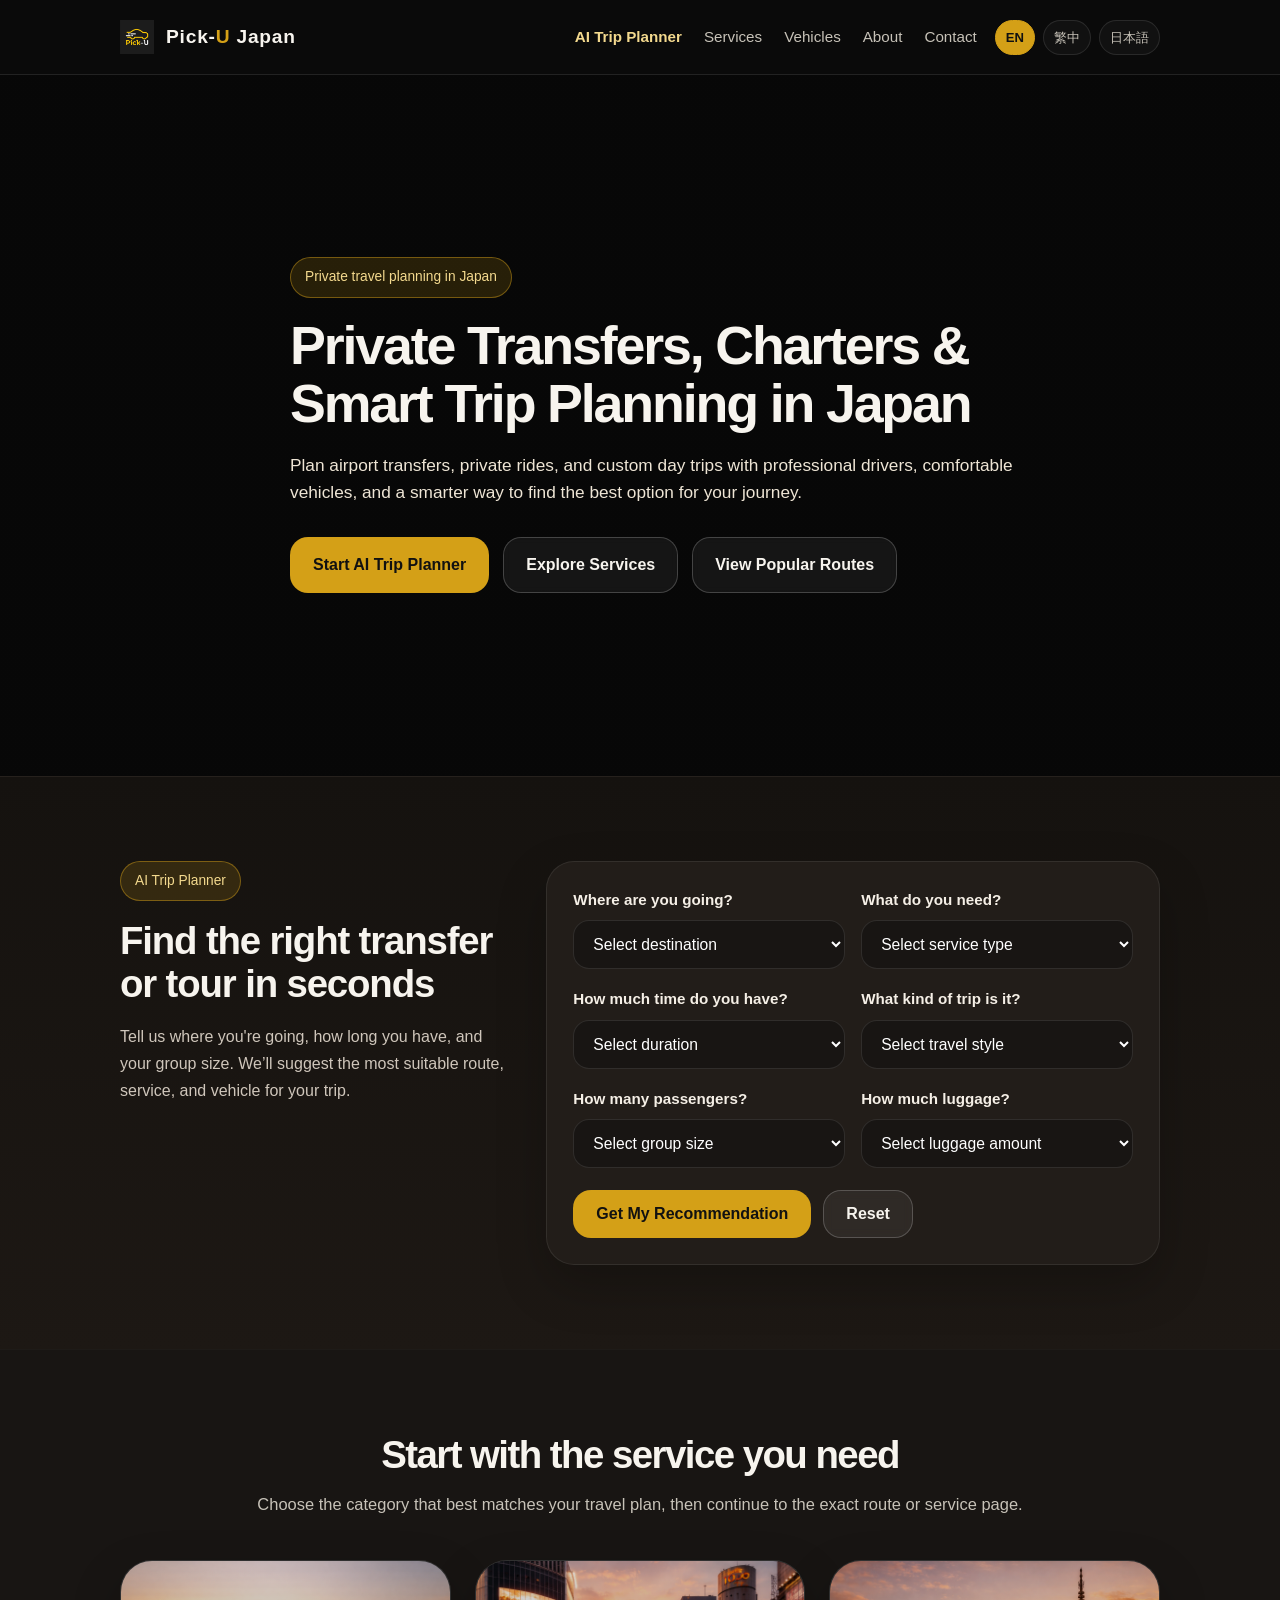
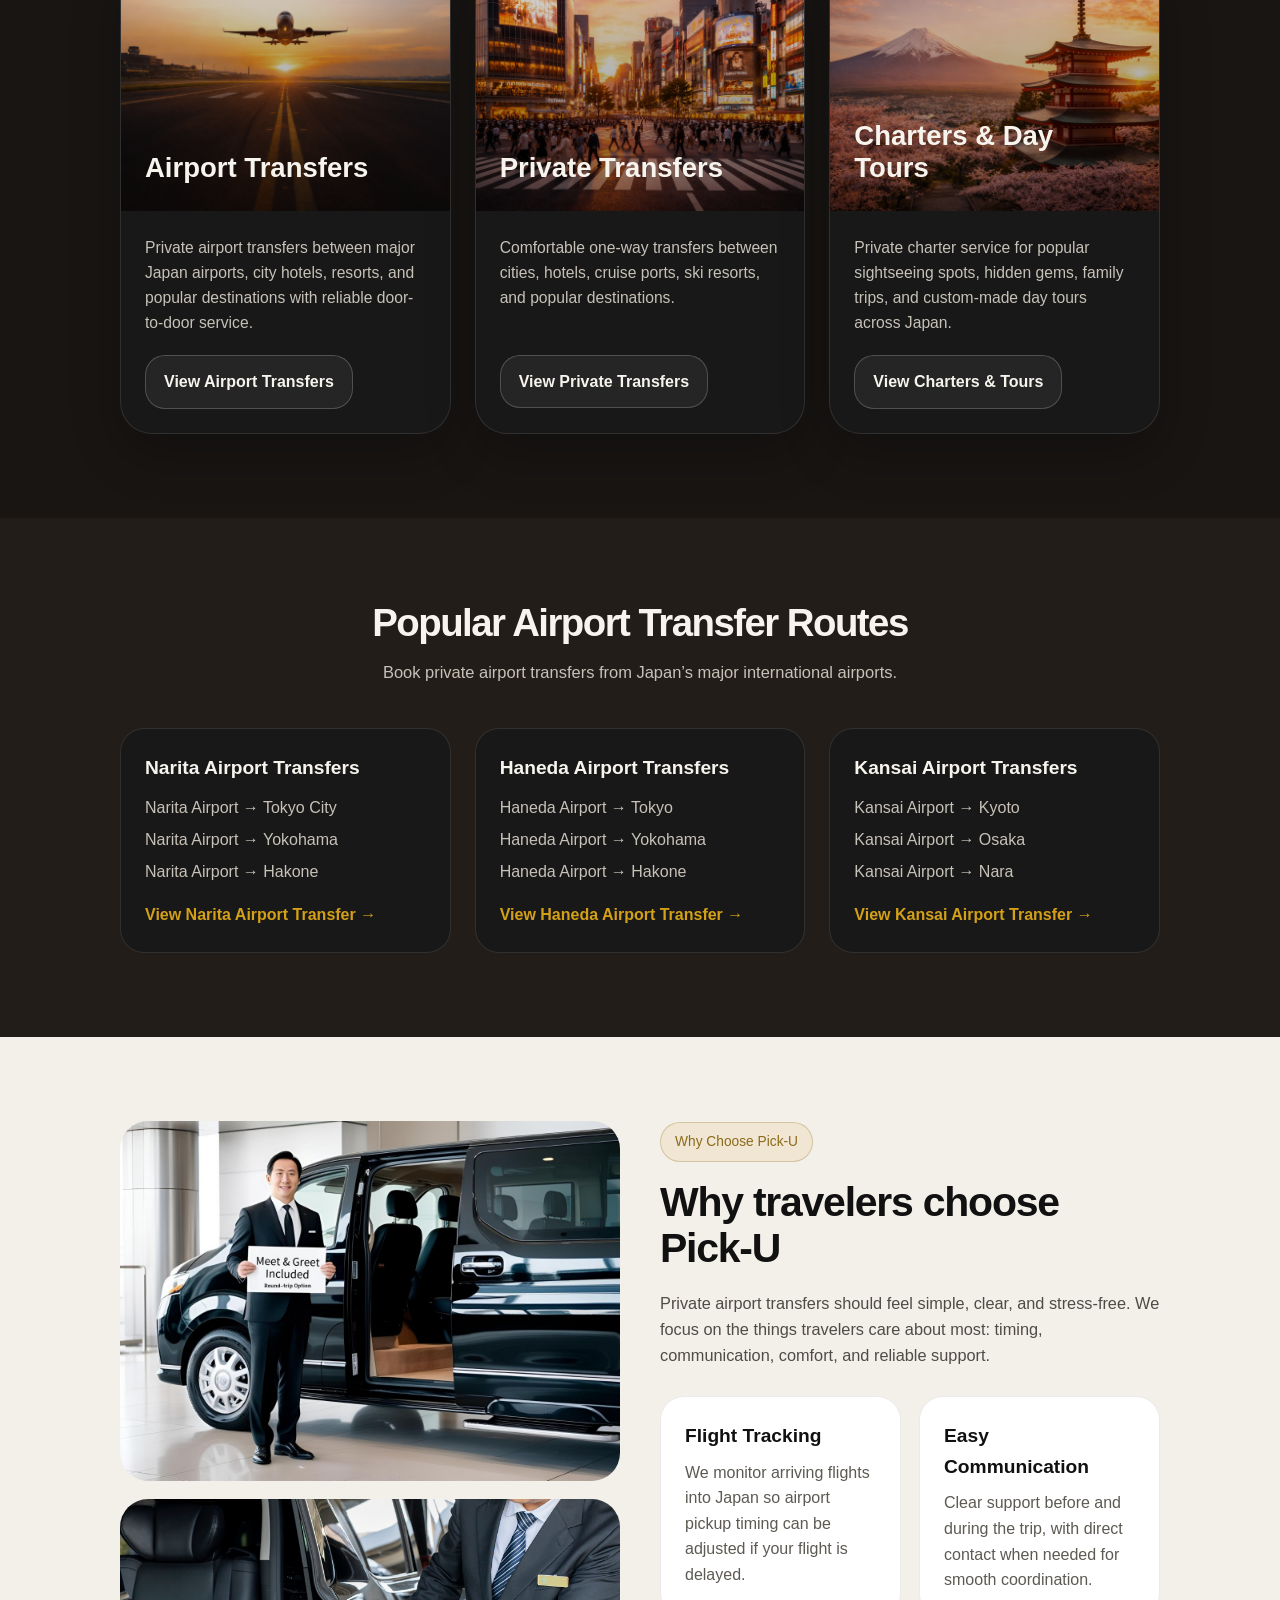
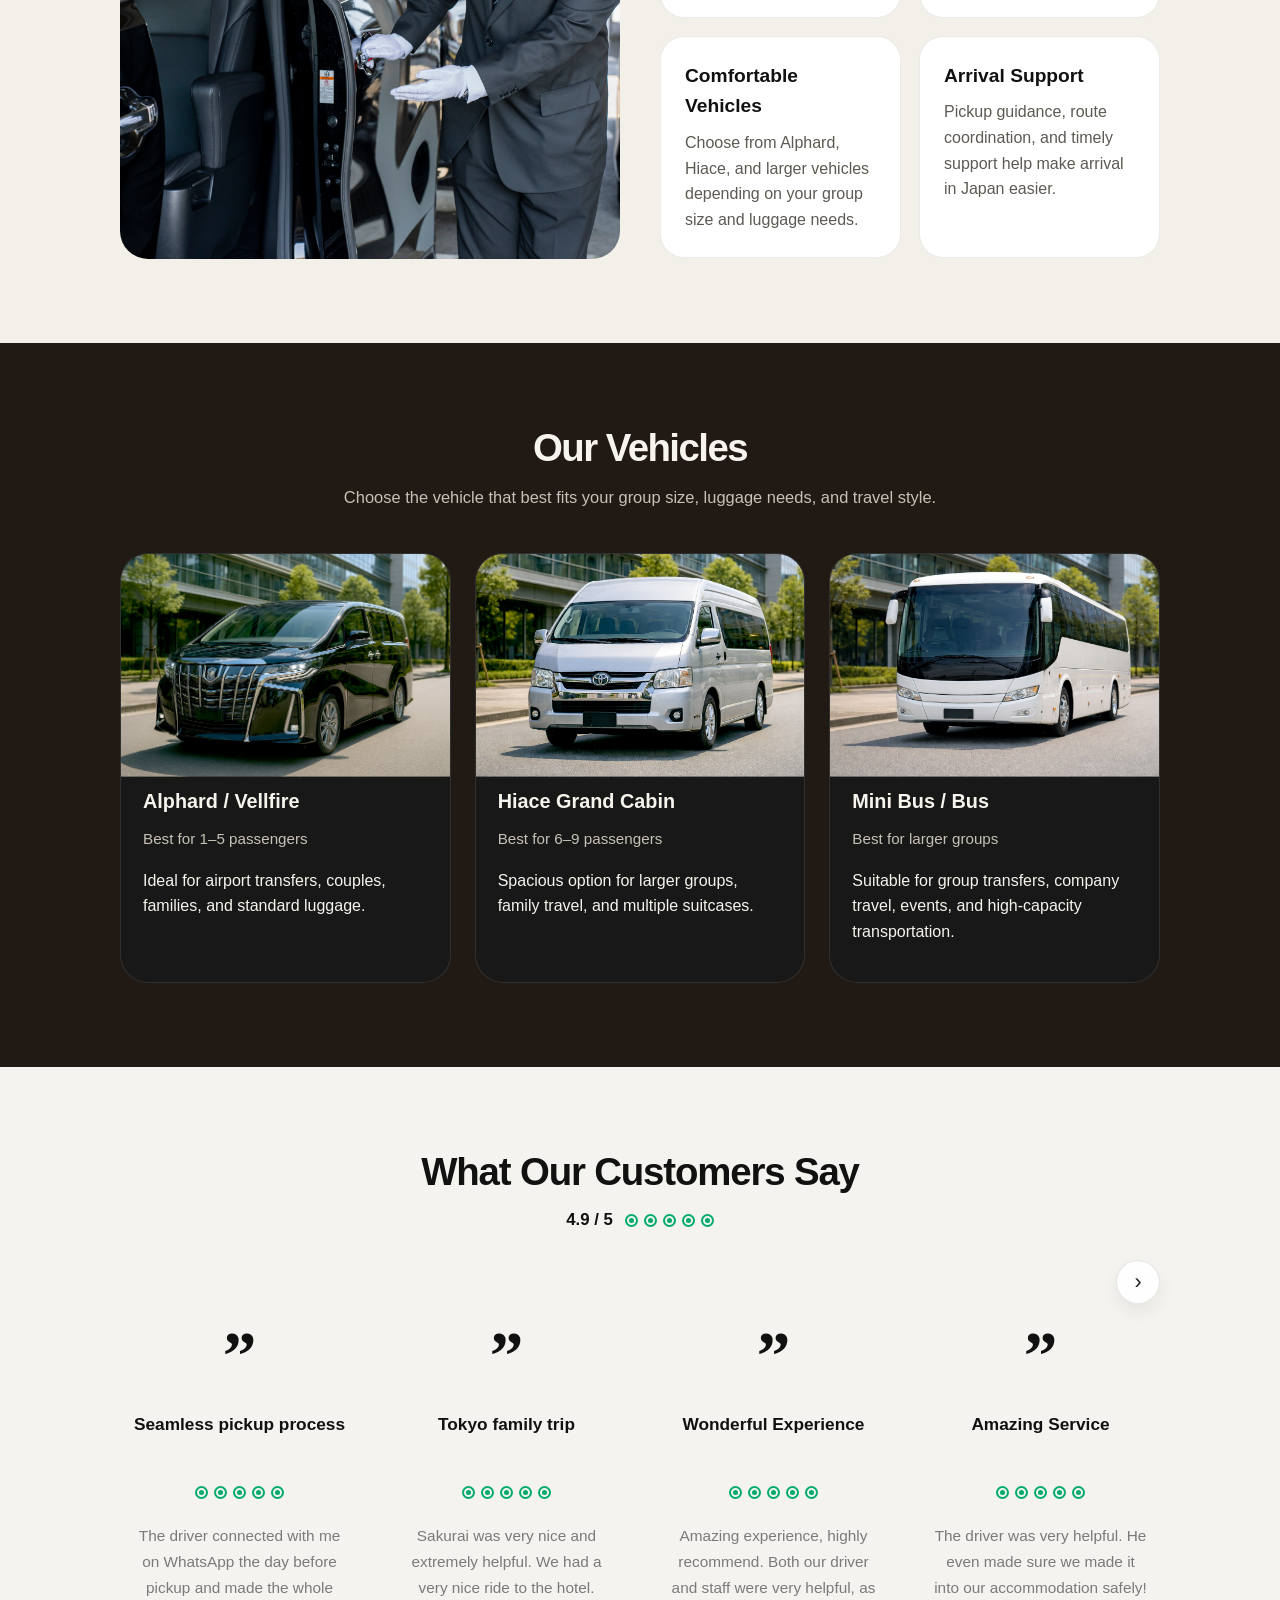
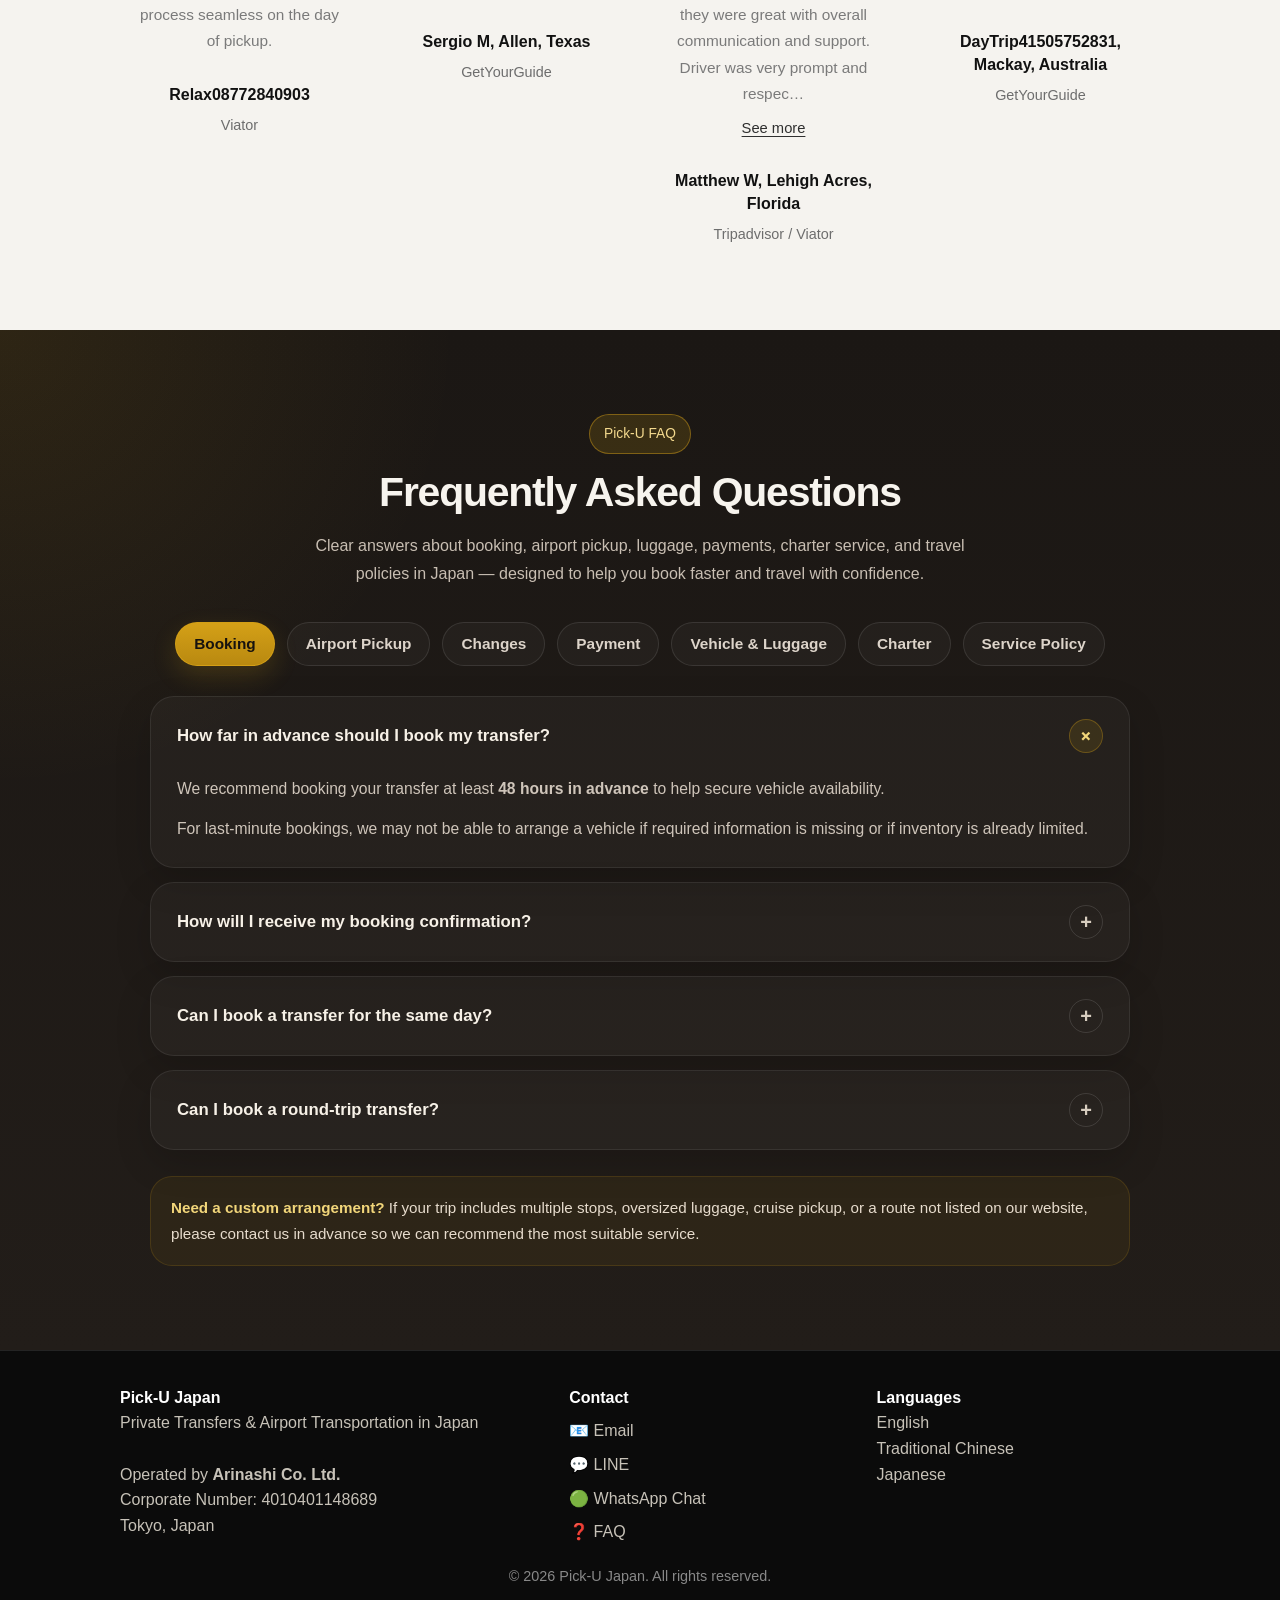
==== commit 126a04c8: "Update index.html" ====
--- a/index.html
+++ b/index.html
@@ -227,42 +227,79 @@
       margin-bottom: 12px;
     }
 
-    /* Reviews Section - Clean white style */
+    /* Reviews Section - White clean style */
     .reviews-section {
       background: #f5f3ef;
       color: #141414;
     }
-    
+
     .reviews-shell {
       position: relative;
     }
-    
+
     .reviews-header {
       text-align: center;
-      margin-bottom: 34px;
+      margin-bottom: 26px;
     }
 
     .reviews-header h2 {
       margin: 0;
       font-size: clamp(2rem, 3vw, 3rem);
-      line-height: 1.1;
+      line-height: 1.08;
       letter-spacing: -0.03em;
       color: #111;
+    }
+
+    .reviews-rating {
+      margin-top: 14px;
+      display: inline-flex;
+      align-items: center;
+      gap: 12px;
+      color: #111;
+      font-weight: 700;
+      font-size: 1rem;
+    }
+
+    .reviews-rating-score {
+      font-size: 1.05rem;
+    }
+
+    .reviews-rating-dots {
+      display: inline-flex;
+      gap: 6px;
+      align-items: center;
+    }
+
+    .ta-dot {
+      position: relative;
+      width: 13px;
+      height: 13px;
+      border-radius: 50%;
+      border: 2px solid #00aa6c;
+      display: inline-block;
+      box-sizing: border-box;
+    }
+
+    .ta-dot::after {
+      content: "";
+      position: absolute;
+      inset: 2px;
+      background: #00aa6c;
+      border-radius: 50%;
     }
 
     .reviews-toolbar {
       display: flex;
       justify-content: flex-end;
-      gap: 10px;
       margin-bottom: 18px;
     }
 
     .reviews-nav-btn {
-      width: 42px;
-      height: 42px;
+      width: 44px;
+      height: 44px;
       border-radius: 999px;
       border: 1px solid rgba(0,0,0,0.10);
-      background: rgba(255,255,255,0.88);
+      background: rgba(255,255,255,0.92);
       color: #222;
       font-size: 1.35rem;
       line-height: 1;
@@ -314,12 +351,12 @@
       line-height: 1;
       font-weight: 700;
       color: #111;
-      margin-bottom: 26px;
+      margin-bottom: 24px;
       font-family: Georgia, serif;
     }
 
     .review-title {
-      margin: 0 0 26px;
+      margin: 0 0 24px;
       font-size: 1.08rem;
       line-height: 1.35;
       font-weight: 700;
@@ -330,16 +367,8 @@
     .review-dots {
       display: flex;
       justify-content: center;
-      gap: 7px;
-      margin-bottom: 26px;
-    }
-
-    .review-dot {
-      width: 11px;
-      height: 11px;
-      border-radius: 50%;
-      border: 2px solid #00aa6c;
-      background: transparent;
+      gap: 6px;
+      margin-bottom: 24px;
     }
 
     .review-text {
@@ -348,11 +377,6 @@
       line-height: 1.72;
       font-size: 0.96rem;
       max-width: 360px;
-
-      display: -webkit-box;
-      -webkit-line-clamp: 5;
-      -webkit-box-orient: vertical;
-      overflow: hidden;
     }
 
     .review-more {
@@ -362,6 +386,7 @@
       font-size: 0.92rem;
       text-decoration: underline;
       text-underline-offset: 3px;
+      cursor: pointer;
     }
 
     .review-name {
@@ -376,6 +401,67 @@
       margin-top: 8px;
       color: #6d6d6d;
       font-size: 0.9rem;
+    }
+
+    /* Review modal */
+    .review-modal {
+      position: fixed;
+      inset: 0;
+      background: rgba(0,0,0,0.44);
+      display: none;
+      align-items: center;
+      justify-content: center;
+      padding: 24px;
+      z-index: 9999;
+    }
+
+    .review-modal.show {
+      display: flex;
+    }
+
+    .review-modal-box {
+      width: min(760px, 100%);
+      max-height: 84vh;
+      overflow: auto;
+      background: #fff;
+      color: #111;
+      border-radius: 24px;
+      padding: 28px 24px 24px;
+      box-shadow: 0 28px 70px rgba(0,0,0,0.24);
+      position: relative;
+    }
+
+    .review-modal-close {
+      position: absolute;
+      top: 16px;
+      right: 16px;
+      width: 40px;
+      height: 40px;
+      border-radius: 999px;
+      border: 1px solid rgba(0,0,0,0.10);
+      background: #fff;
+      font-size: 1.3rem;
+      line-height: 1;
+      cursor: pointer;
+    }
+
+    .review-modal-title {
+      margin: 0 40px 14px 0;
+      font-size: 1.35rem;
+      line-height: 1.4;
+    }
+
+    .review-modal-meta {
+      color: #666;
+      font-size: 0.95rem;
+      margin-bottom: 18px;
+    }
+
+    .review-modal-text {
+      color: #444;
+      line-height: 1.85;
+      font-size: 1rem;
+      white-space: pre-line;
     }
 
     @media (max-width: 1100px) {
@@ -1191,11 +1277,20 @@
       <div class="reviews-shell">
         <div class="reviews-header">
           <h2>What Our Customers Say</h2>
+          <div class="reviews-rating" aria-label="Average review rating 4.9 out of 5">
+            <span class="reviews-rating-score">4.9 / 5</span>
+            <span class="reviews-rating-dots" aria-hidden="true">
+              <span class="ta-dot"></span>
+              <span class="ta-dot"></span>
+              <span class="ta-dot"></span>
+              <span class="ta-dot"></span>
+              <span class="ta-dot"></span>
+            </span>
+          </div>
         </div>
         
         <div class="reviews-toolbar" aria-label="Review navigation">
-          <button type="button" class="reviews-nav-btn" id="reviewsPrev" aria-label="Previous reviews">‹</button>
-          <button type="button" class="reviews-nav-btn" id="reviewsNext" aria-label="Next reviews">›</button>
+          <button type="button" class="reviews-nav-btn" id="reviewsNext" aria-label="More reviews">›</button>
         </div>
         
         <div class="reviews-viewport">
@@ -1204,6 +1299,15 @@
       </div>
     </div>
   </section>
+  
+  <div class="review-modal" id="reviewModal" aria-hidden="true">
+    <div class="review-modal-box">
+      <button type="button" class="review-modal-close" id="reviewModalClose" aria-label="Close review">×</button>
+      <h3 class="review-modal-title" id="reviewModalTitle"></h3>
+      <div class="review-modal-meta" id="reviewModalMeta"></div>
+      <div class="review-modal-text" id="reviewModalText"></div>
+    </div>
+  </div>
 
   <section class="section faq-section-upgraded" id="faq">
     <div class="container faq-wrap">
@@ -1838,34 +1942,69 @@
       text: "The driver was very helpful. He even made sure we made it into our accommodation safely!"
     },
     {
+      name: "2thdrb",
+      source: "Viator",
+      title: "Reliable Airport transfers",
+      text: "On our recent family holiday to Japan we used Narita private transport at the start of our trip traveling into Tokyo and on our return as well. Arrival went smoothly with clear communication with the drive making our arrival in a new country seamless. The return from hotel to Narita just as good and at reasonable cost to save using the train with large luggage."
+    },
+    {
       name: "Julie_A",
       source: "Viator",
-      title: "Super smooth arrival",
-      text: "It could not have been easier to communicate on WhatsApp and find the driver. This saved us so much time after a late arrival."
+      title: "I was hesitant to book...",
+      text: "I was hesitant to book this after stories I had heard but I'm so glad I did! It was a legal taxi with the green license plate and the driver was outstanding. He met us in the airport and it could not have been easier to communicate on Whatsapp and find him. This saved us so much time and since we arrived at 10pm it was perfect. I was walking to Tokyo Tower by 11:30. Book this, don't hesitate!"
+    },
+    {
+      name: "Alicia_G",
+      source: "Viator",
+      title: "100% Recommend",
+      text: "From the moment we walked out of customs, everything was seamless. We were picked up so quickly, which was exactly what we needed after a long flight. It completely took the stress out of trying to navigate the train system with luggage and tired travellers. Smooth, easy, and hassle-free from start to finish. Would 100% recommend — such a great way to start our time in Tokyo."
+    },
+    {
+      name: "matthewwR4050EY",
+      source: "Tripadvisor / Viator",
+      title: "Wonderful Experience",
+      text: "Tripadvisor review: Narita Airport(NRT) Private Transfer To/From Tokyo 1-way or Round. Amazing experience, highly recommend. Both our driver and staff were very helpful, as they were great with overall communication and support. Driver was very prompt and respectful. Will definitely use their services in the future."
+    },
+    {
+      name: "Hailey_P",
+      source: "Viator",
+      title: "Do yourself a favor & book this",
+      text: "Viator review: Narita Airport(NRT) Private Transfer To/From Tokyo 1-way or Round. I’m so happy that I booked this. Do yourself a favor and book it too. After coming off a 12 hour flight from Los Angeles, I knew we did not want to get off & immediately have to figure out public transportation to get to our hotel — no matter how easy people claimed it to be. This ride allowed us to relax — the seats even reclined — and after we reached the hotel, we were allowed to enjoy the rest of our first day fully. Xisiyuan was a great driver, helped us with our bags, and very communicative through WhatsApp. He even showed up early to make sure he didn’t miss us."
+    },
+    {
+      name: "LadyTRM",
+      source: "Tripadvisor / Viator",
+      title: "Airport Transfer Roundtrip",
+      text: "Tripadvisor review: Tokyo ⇆ Haneda Airport Private Transfer 1-way or Roundtrip. I used this company for a round trip transfer from and to the airport. Both times the driver was early, communicated well with me, and was professional. I recommend this company."
+    },
+    {
+      name: "Christie Nekzad",
+      source: "GetYourGuide",
+      title: "Excellent service",
+      text: "Haneda Airport — Meet & Greet at the arrival lobby. I really do appreciate it when the driver was able to pick us up on the time that I requested. They go out of their way to make it a smooth and worry free ride and they do value your time. The communication is excellent on where to pick us up and texted me when he arrived. I also sent a message before we leave JFK New York and when we landed I saw their reply. Excellent service. Arigato! 😊"
     },
     {
       name: "Annette Ahuna",
       source: "GetYourGuide",
       title: "Best decision for our first trip",
-      text: "It was the best decision. Our driver was wonderful in communicating with me. He was patient and kind and got us to our hotel safely."
+      text: "Flight Tracking / Haneda Airport Meet & Greet at the arrival lobby. We were coming in from Hawaii after about 8 hours. This was our first trip to Japan and we came in around 7:45 pm. I figured instead of trying to figure out the train system at that time, plus tired too, I booked this private transportation. It was the best decision. Our driver was wonderful in communicating with me. He was also patient and kind. Thank you, K, for welcoming us to Japan and getting us to our hotel safely."
     },
     {
-      name: "LadyTRM",
-      source: "Viator",
-      title: "Reliable round-trip transfer",
-      text: "Both times the driver was early, communicated well with me, and was professional. I recommend this company."
-    },
-    {
-      name: "Nicole R.",
-      source: "Viator",
-      title: "Great for families",
-      text: "Such a good option if you have a few people in your traveling party. Easy to book, very efficient, and communication was great."
+      name: "Tanja Bölke",
+      source: "GetYourGuide",
+      title: "Very punctual and accommodating",
+      text: "Narita Airport — Meet & Greet at the arrival lobby. The guide was very punctual thanks to communication via WhatsApp, very accommodating, even carried the suitcases for the woman and the youngest child. For an additional €13, we were picked up right at the airport after customs with a name tag. 👍"
     }
   ];
 
   const track = document.getElementById('reviews-track');
-  const prevBtn = document.getElementById('reviewsPrev');
   const nextBtn = document.getElementById('reviewsNext');
+  const modal = document.getElementById('reviewModal');
+  const modalClose = document.getElementById('reviewModalClose');
+  const modalTitle = document.getElementById('reviewModalTitle');
+  const modalMeta = document.getElementById('reviewModalMeta');
+  const modalText = document.getElementById('reviewModalText');
+
   let currentPage = 0;
 
   function getReviewsPerPage() {
@@ -1877,38 +2016,67 @@
   function createDots() {
     return `
       <div class="review-dots" aria-hidden="true">
-        <span class="review-dot"></span>
-        <span class="review-dot"></span>
-        <span class="review-dot"></span>
-        <span class="review-dot"></span>
-        <span class="review-dot"></span>
+        <span class="ta-dot"></span>
+        <span class="ta-dot"></span>
+        <span class="ta-dot"></span>
+        <span class="ta-dot"></span>
+        <span class="ta-dot"></span>
       </div>
     `;
   }
 
+  function openReviewModal(review) {
+    modalTitle.textContent = review.title;
+    modalMeta.textContent = `${review.name} · ${review.source}`;
+    modalText.textContent = review.text;
+    modal.classList.add('show');
+    modal.setAttribute('aria-hidden', 'false');
+    document.body.style.overflow = 'hidden';
+  }
+
+  function closeReviewModal() {
+    modal.classList.remove('show');
+    modal.setAttribute('aria-hidden', 'true');
+    document.body.style.overflow = '';
+  }
+
   function createReviewCard(review) {
     const card = document.createElement('div');
     card.className = 'review-card';
 
-    const trimmed = review.text.length > 170;
-    const shortText = trimmed ? review.text.slice(0, 170).trim() + '…' : review.text;
+    const trimmed = review.text.length > 175;
+    const shortText = trimmed ? review.text.slice(0, 175).trim() + '…' : review.text;
 
     card.innerHTML = `
       <div class="review-quote">”</div>
       <h3 class="review-title">${review.title}</h3>
       ${createDots()}
       <p class="review-text">${shortText}</p>
-      ${trimmed ? '<span class="review-more">See more</span>' : ''}
+      ${trimmed ? '<span class="review-more" role="button" tabindex="0">See more</span>' : ''}
       <div class="review-name">${review.name}</div>
       <div class="review-source">${review.source}</div>
     `;
+
+    const moreBtn = card.querySelector('.review-more');
+    if (moreBtn) {
+      moreBtn.addEventListener('click', () => openReviewModal(review));
+      moreBtn.addEventListener('keydown', (e) => {
+        if (e.key === 'Enter' || e.key === ' ') {
+          e.preventDefault();
+          openReviewModal(review);
+        }
+      });
+    }
+
     return card;
   }
 
   function renderReviews() {
     const perPage = getReviewsPerPage();
     const pageCount = Math.ceil(reviews.length / perPage);
-    currentPage = Math.min(currentPage, Math.max(pageCount - 1, 0));
+
+    if (currentPage > pageCount - 1) currentPage = 0;
+
     track.innerHTML = '';
 
     for (let i = 0; i < pageCount; i++) {
@@ -1928,13 +2096,6 @@
 
   function updateReviews() {
     track.style.transform = `translateX(-${currentPage * 100}%)`;
-  }
-
-  function goToPrevReviews() {
-    const perPage = getReviewsPerPage();
-    const pageCount = Math.ceil(reviews.length / perPage);
-    currentPage = (currentPage - 1 + pageCount) % pageCount;
-    updateReviews();
   }
 
   function goToNextReviews() {
@@ -1944,10 +2105,25 @@
     updateReviews();
   }
 
-  if (prevBtn && nextBtn) {
-    prevBtn.addEventListener('click', goToPrevReviews);
+  if (nextBtn) {
     nextBtn.addEventListener('click', goToNextReviews);
   }
+
+  if (modalClose) {
+    modalClose.addEventListener('click', closeReviewModal);
+  }
+
+  if (modal) {
+    modal.addEventListener('click', (e) => {
+      if (e.target === modal) closeReviewModal();
+    });
+  }
+
+  document.addEventListener('keydown', (e) => {
+    if (e.key === 'Escape' && modal.classList.contains('show')) {
+      closeReviewModal();
+    }
+  });
 
   window.addEventListener('resize', renderReviews);
   renderReviews();
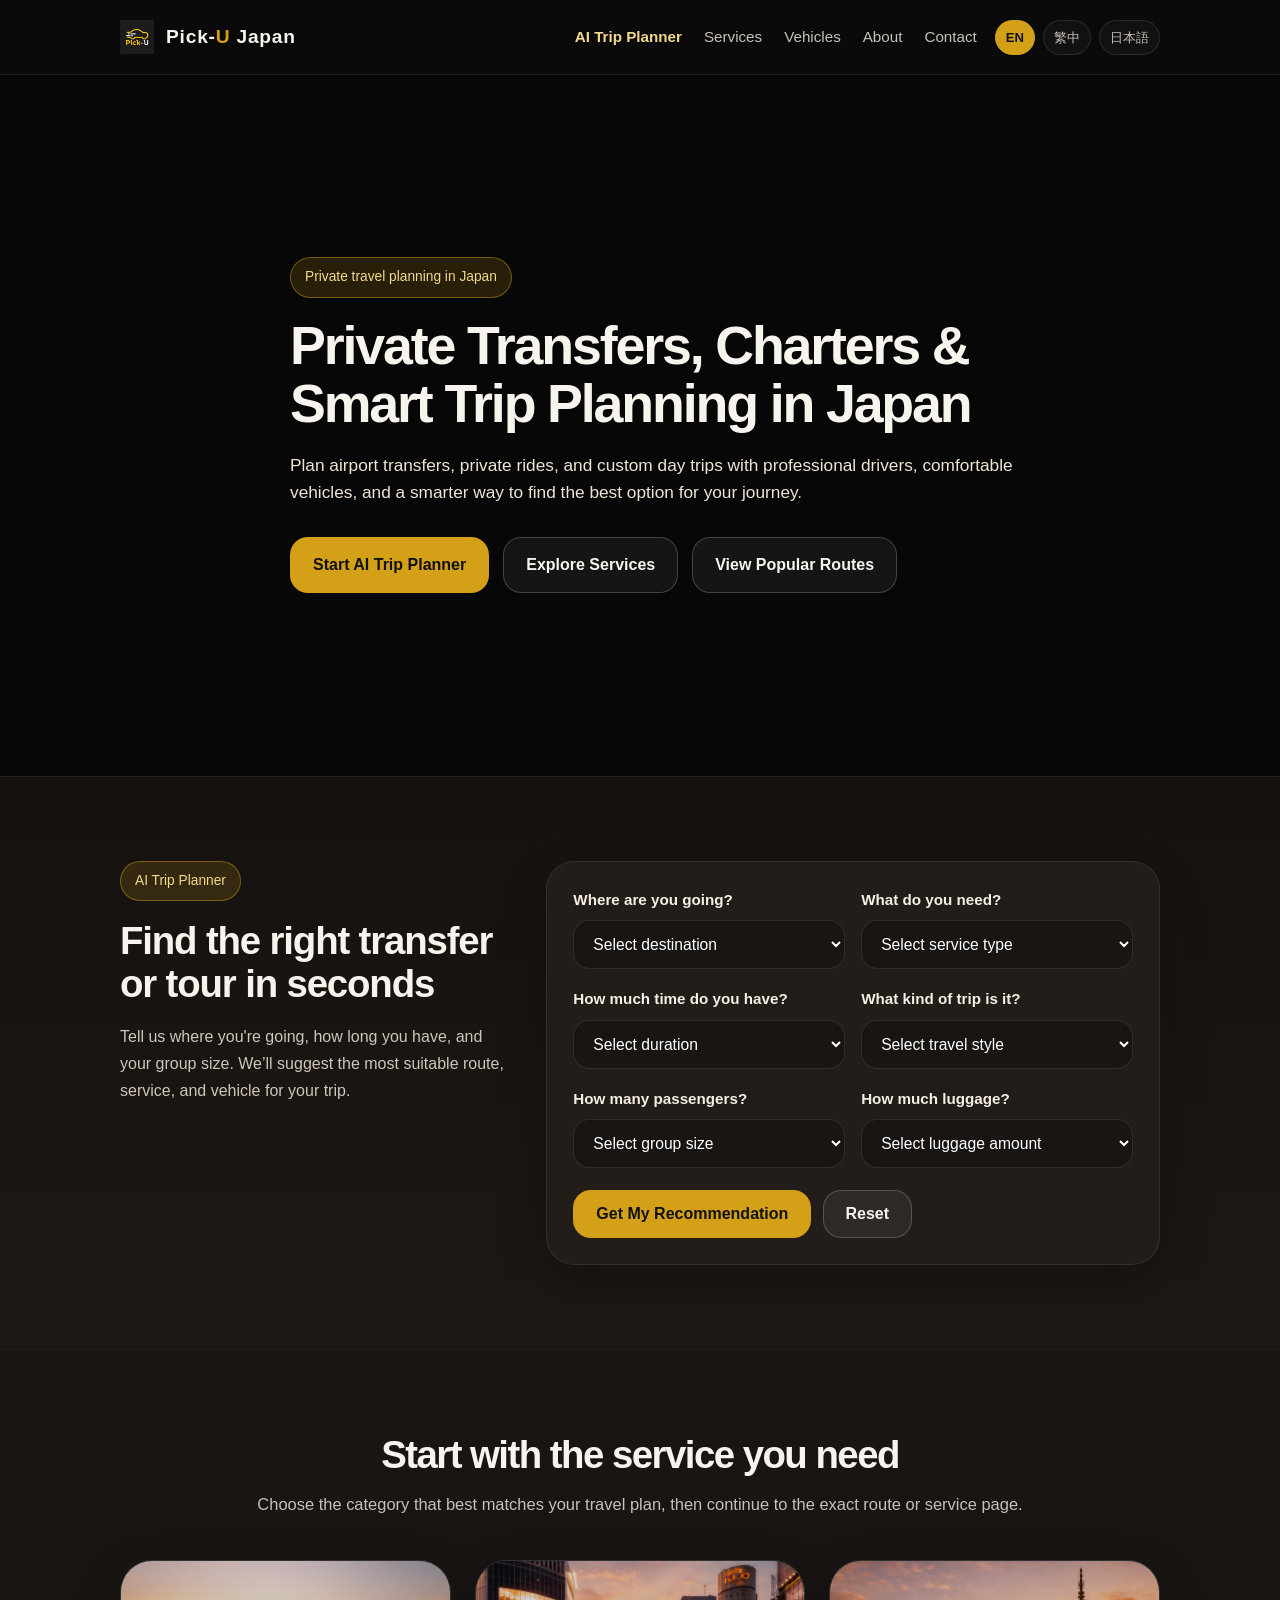
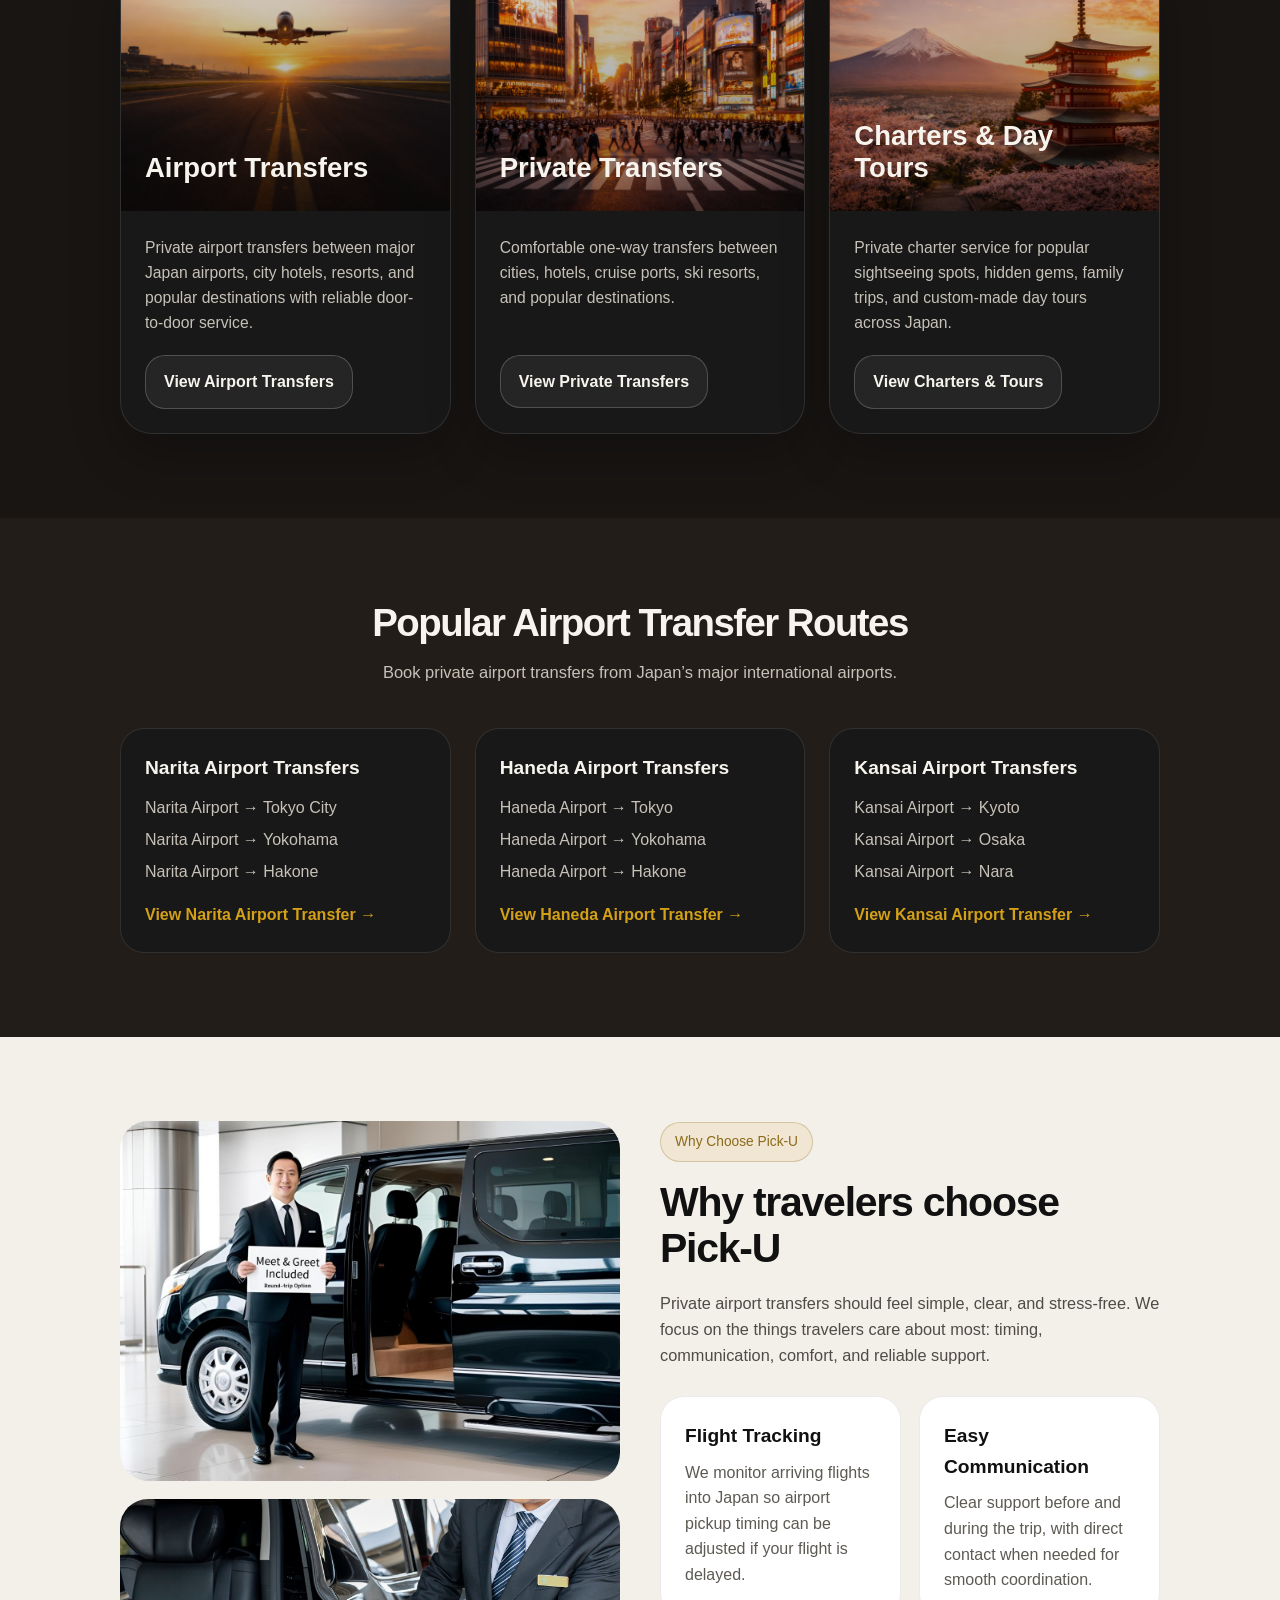
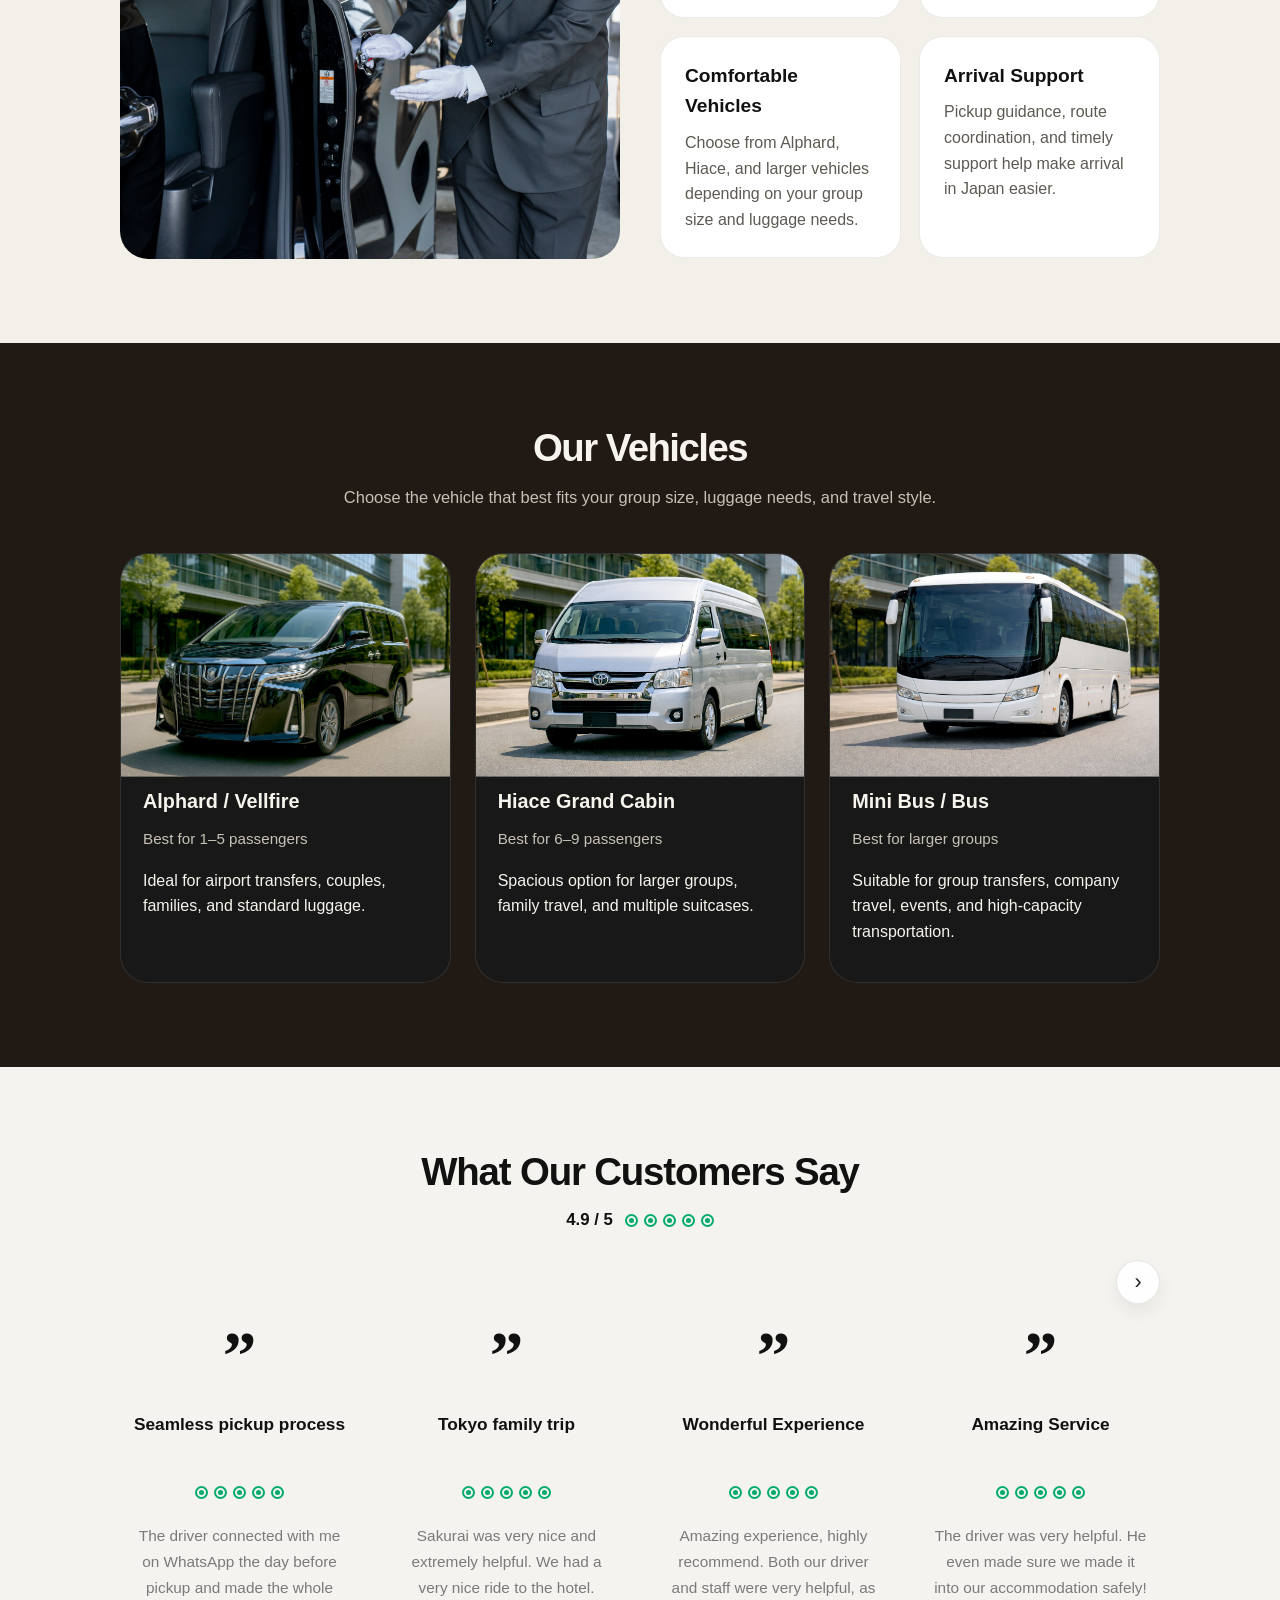
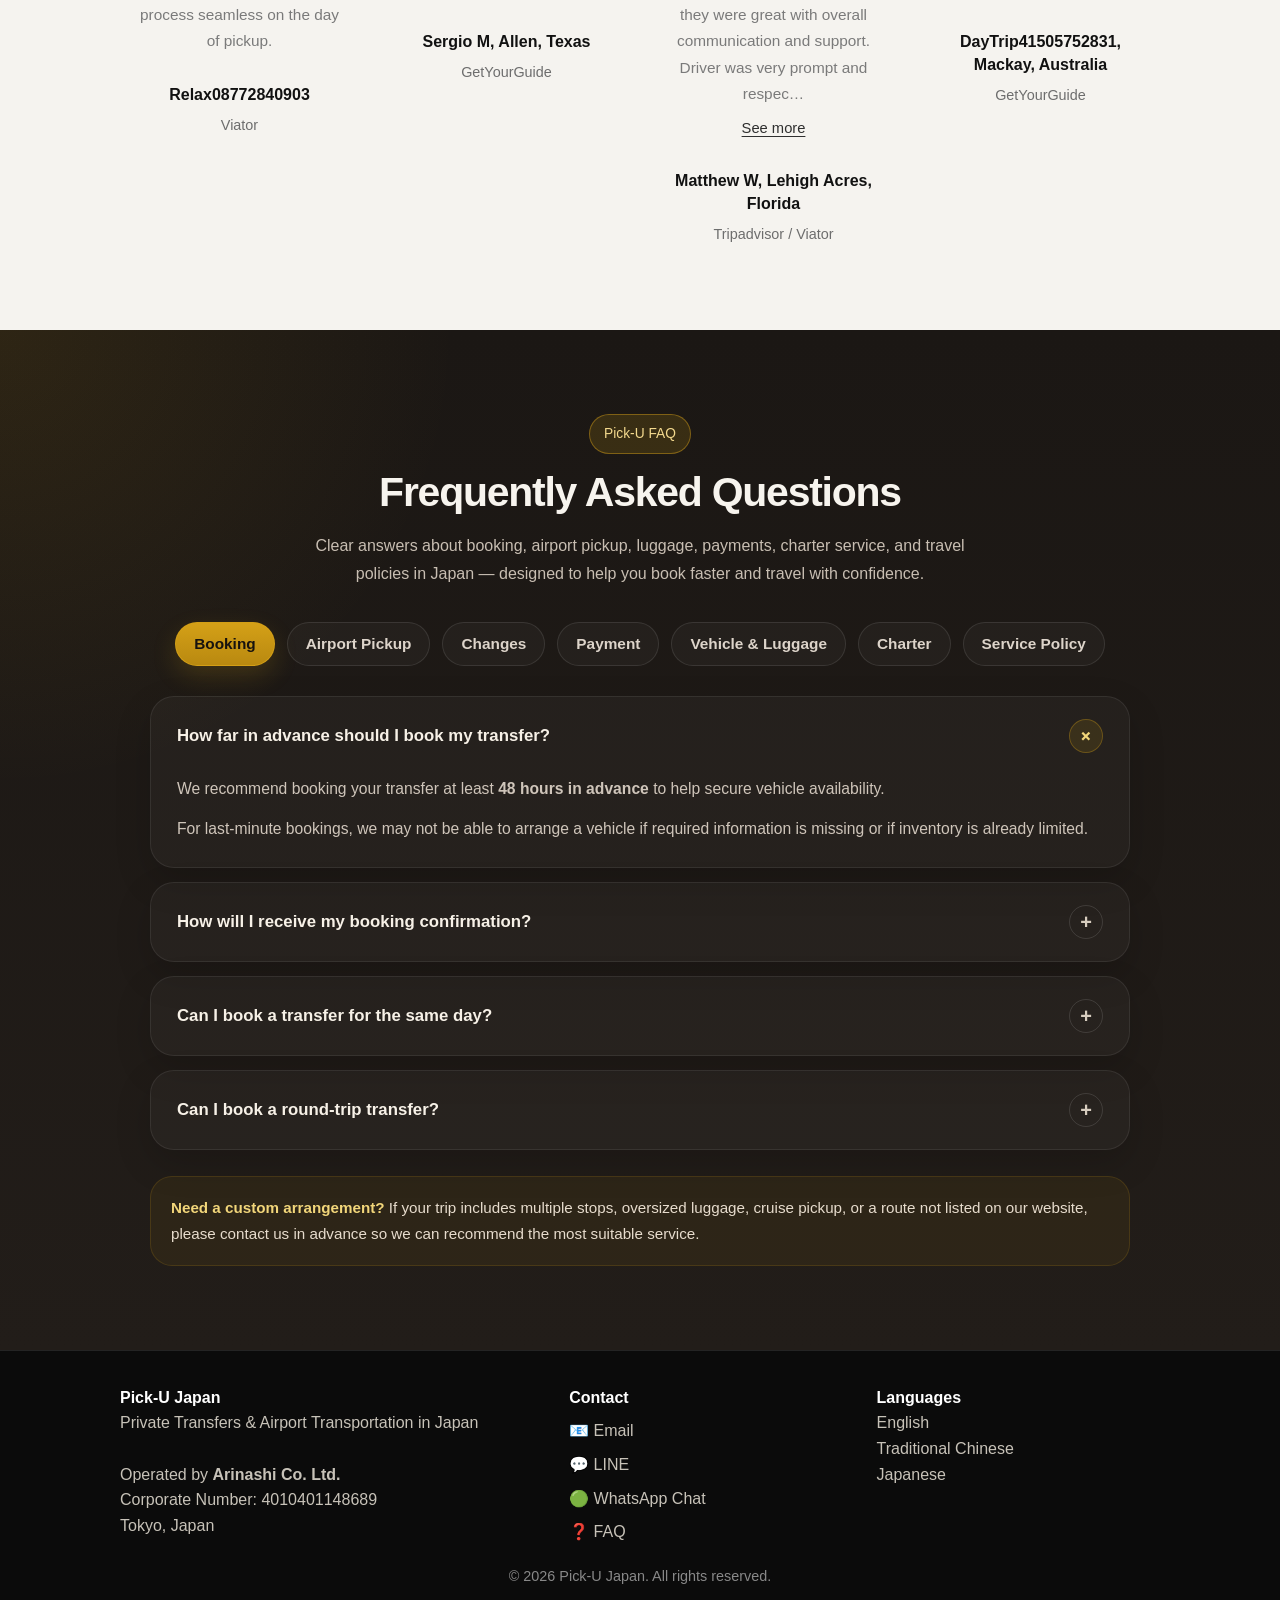
==== commit 1b3e57cb: "Update index.html" ====
--- a/index.html
+++ b/index.html
@@ -19,7 +19,7 @@
   <meta name="twitter:description" content="Private airport transfers and chauffeur services across Japan." />
   <meta name="twitter:image" content="https://picku-japan.github.io/picku-japan-website/airport-transfers.png" />
 
-  <link rel="icon" href="logo.png" type="image/png" />
+  <link rel="icon" type="image/png" href="/picku-japan-website/logo.png">
   <link rel="stylesheet" href="global.css" />
 
   <style>
--- a/global.css
+++ b/global.css
@@ -16,7 +16,6 @@
 
 html {
   scroll-behavior: smooth;
-  overflow-x: hidden;
 }
 
 body {
@@ -26,7 +25,6 @@
   background: var(--bg);
   color: var(--text);
   line-height: 1.6;
-  overflow-x: hidden;
 }
 
 a {
